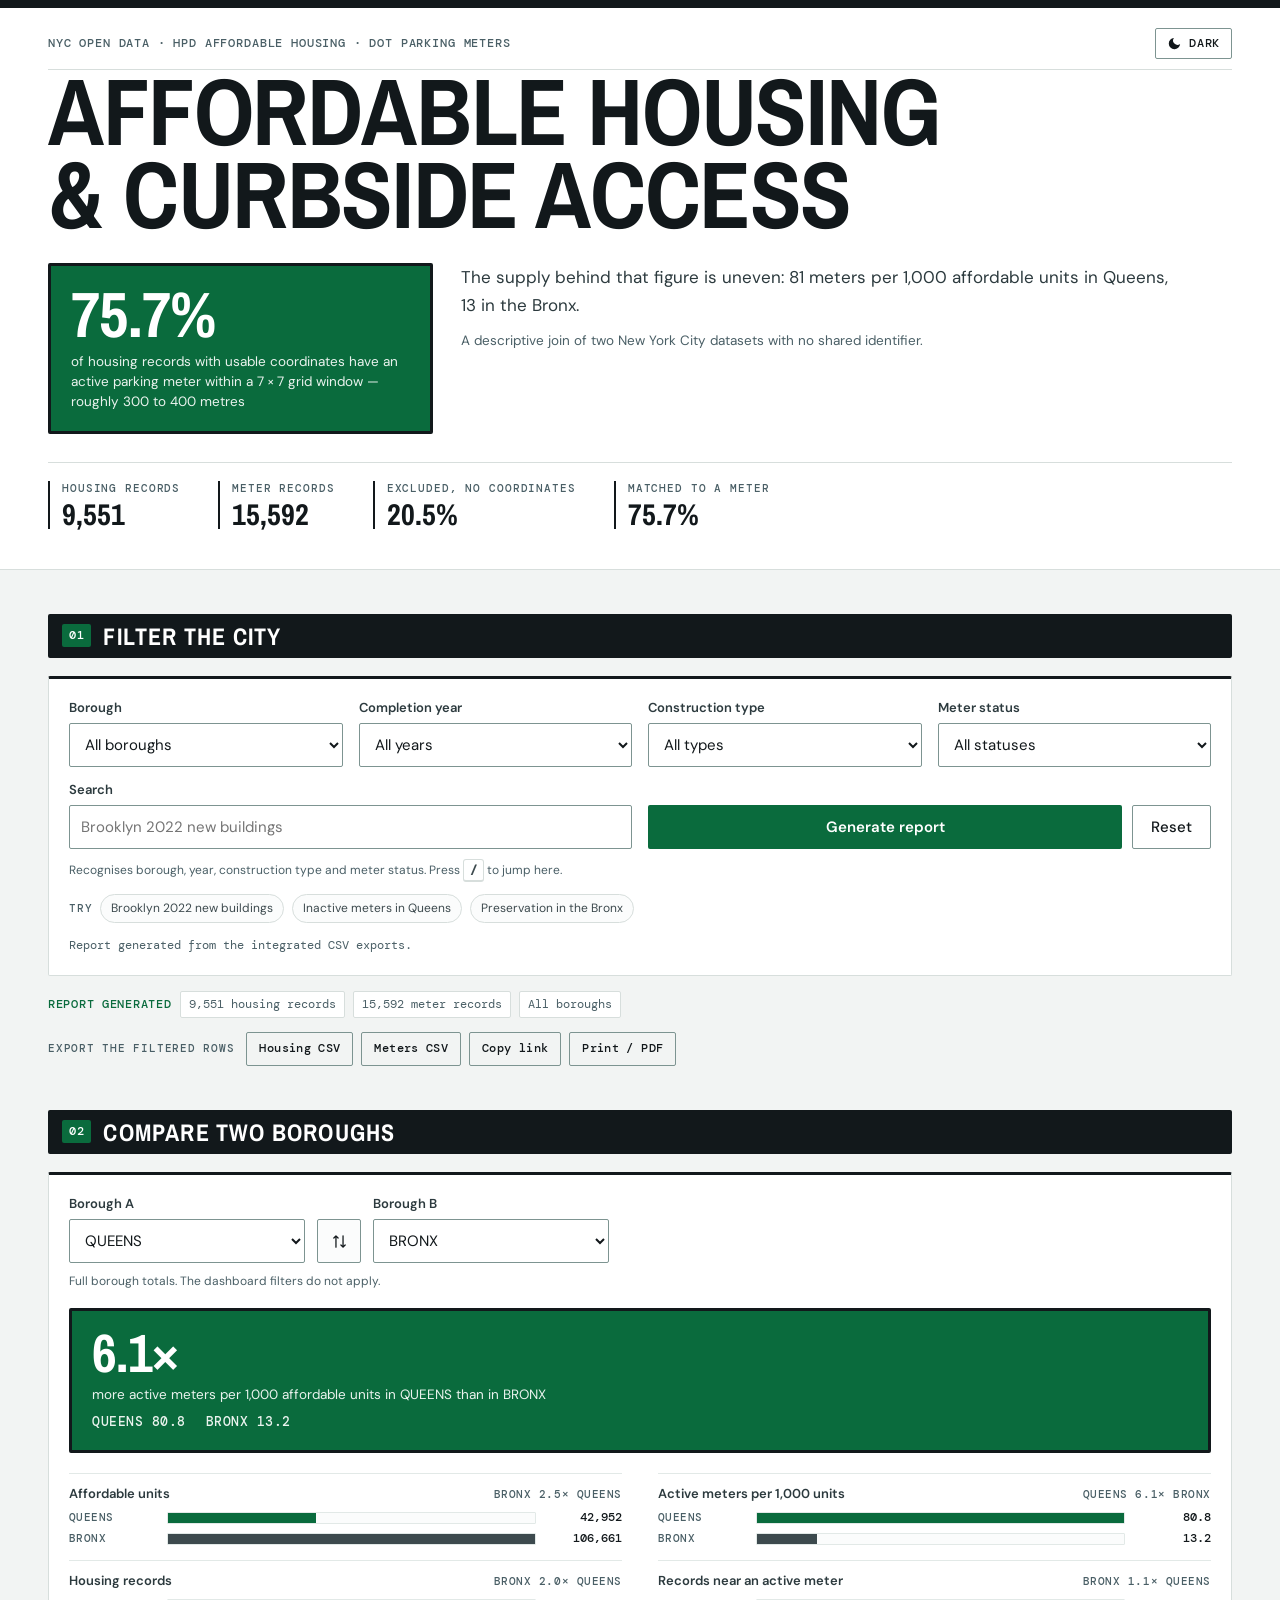
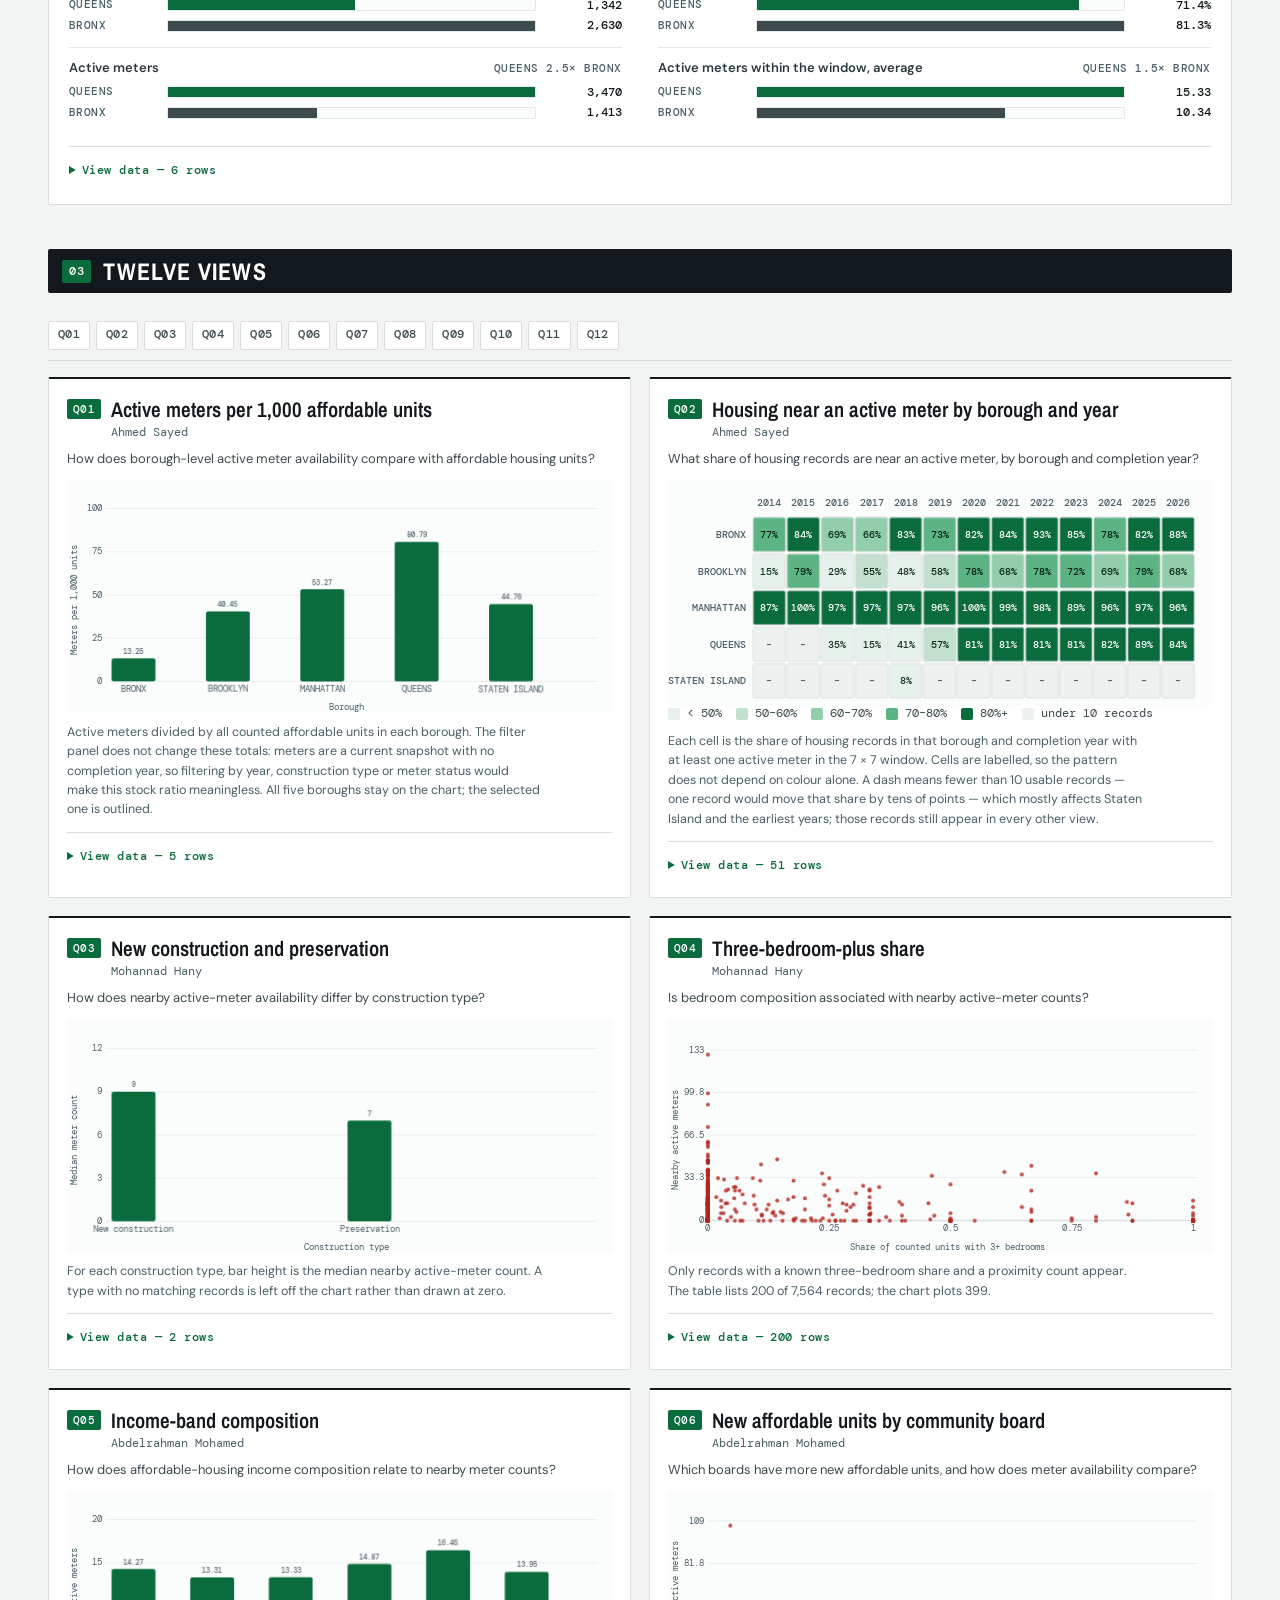
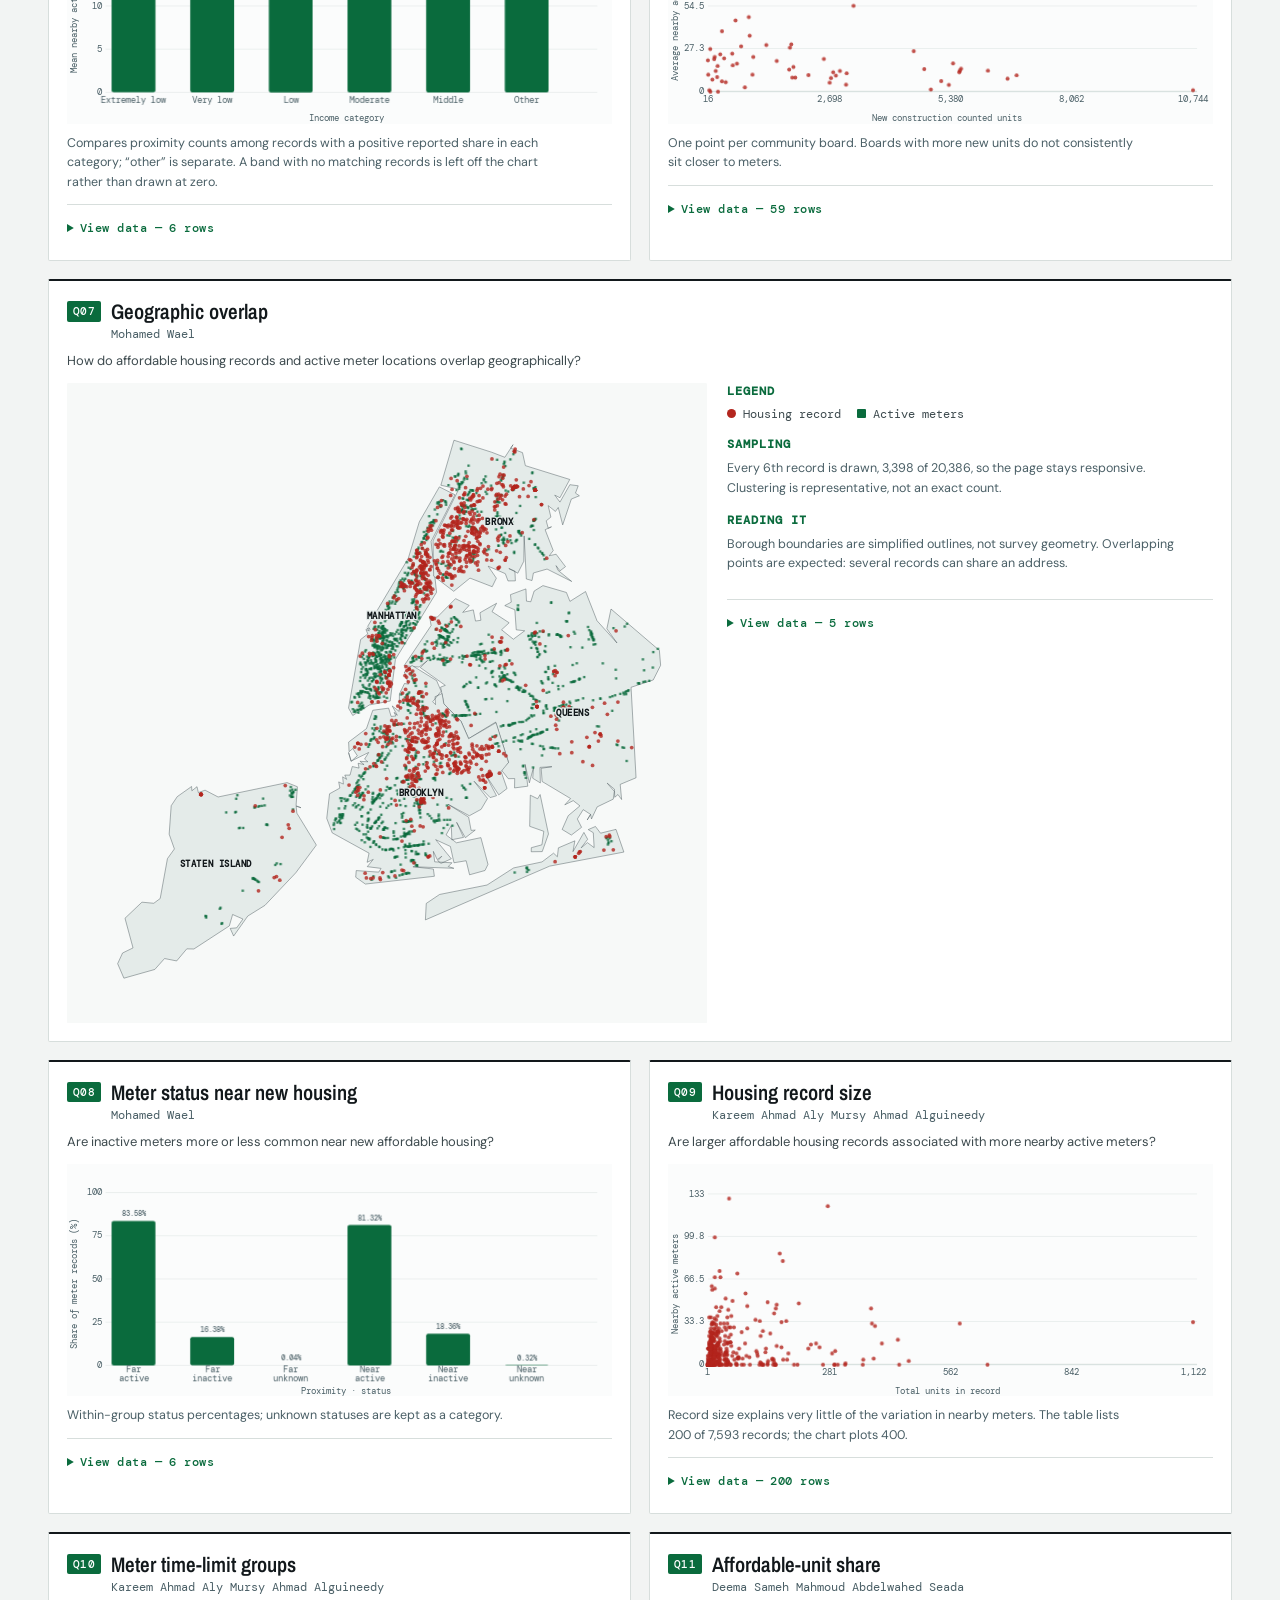
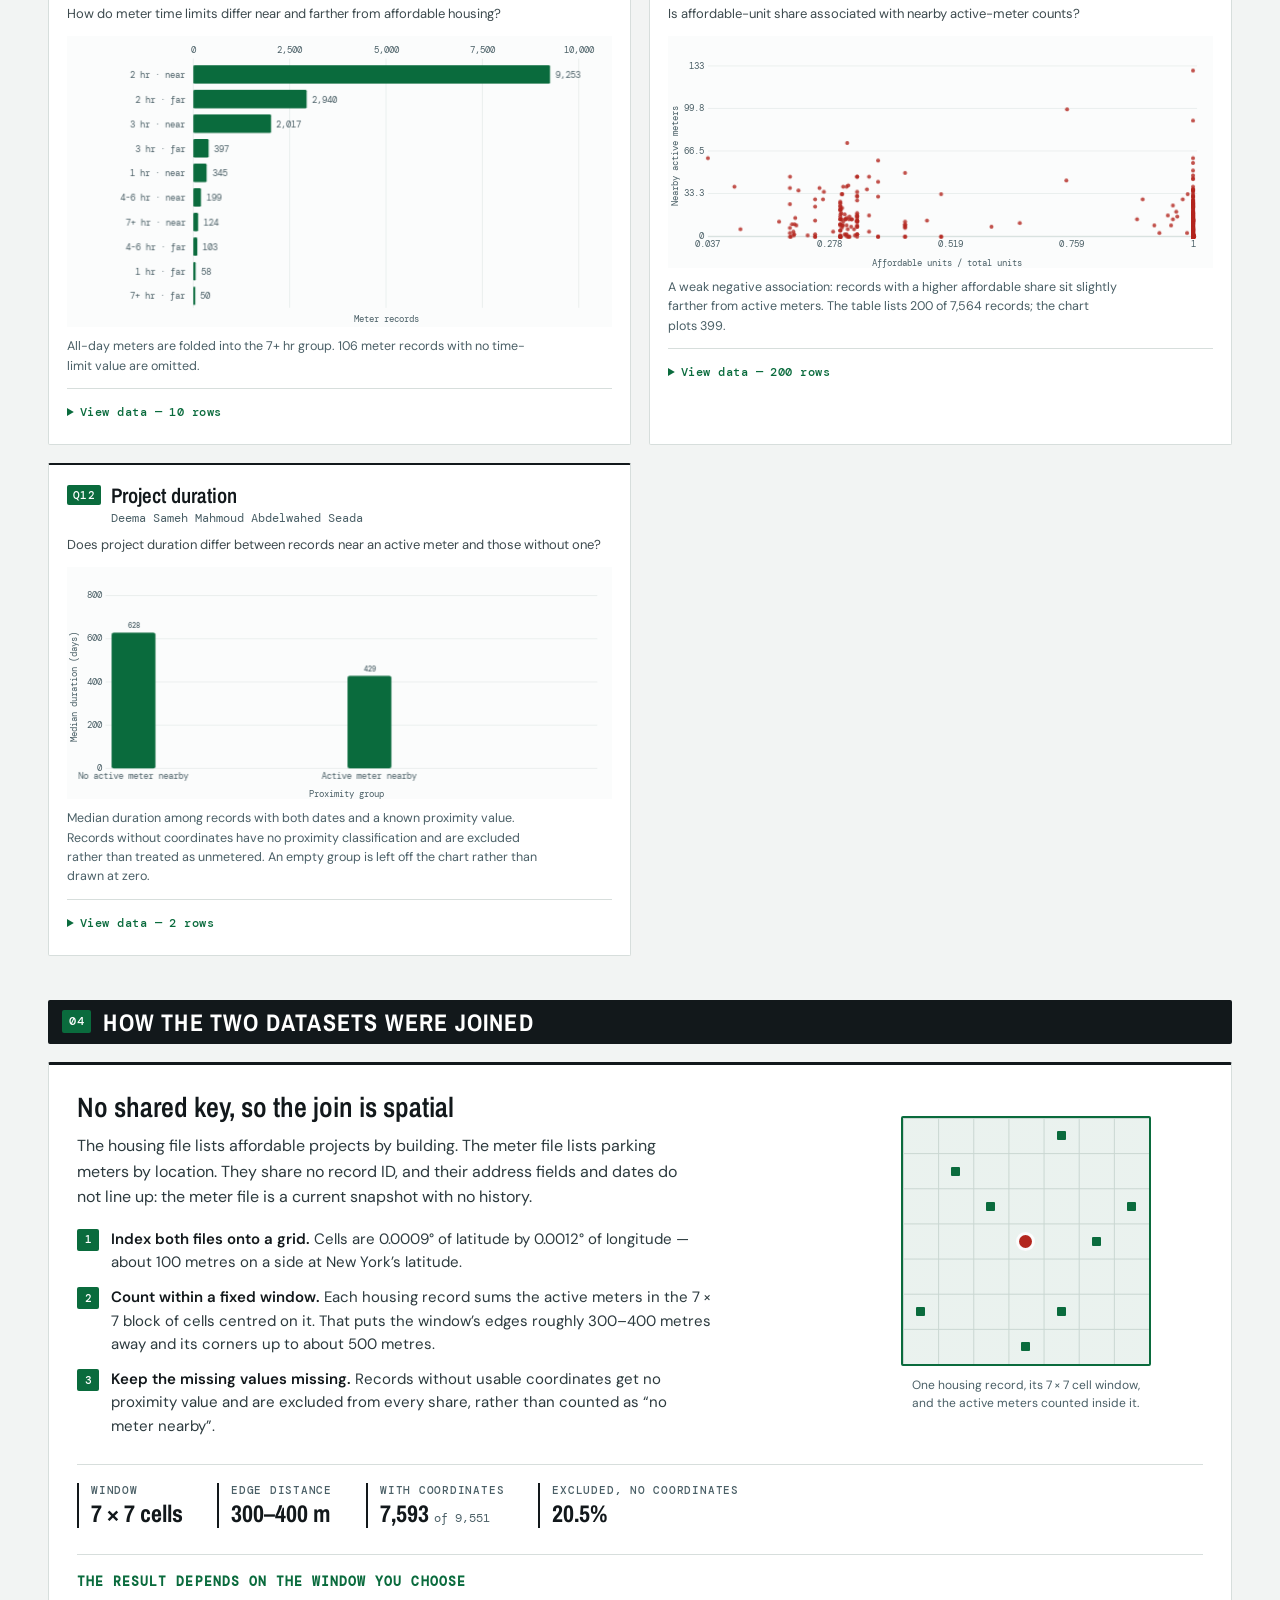
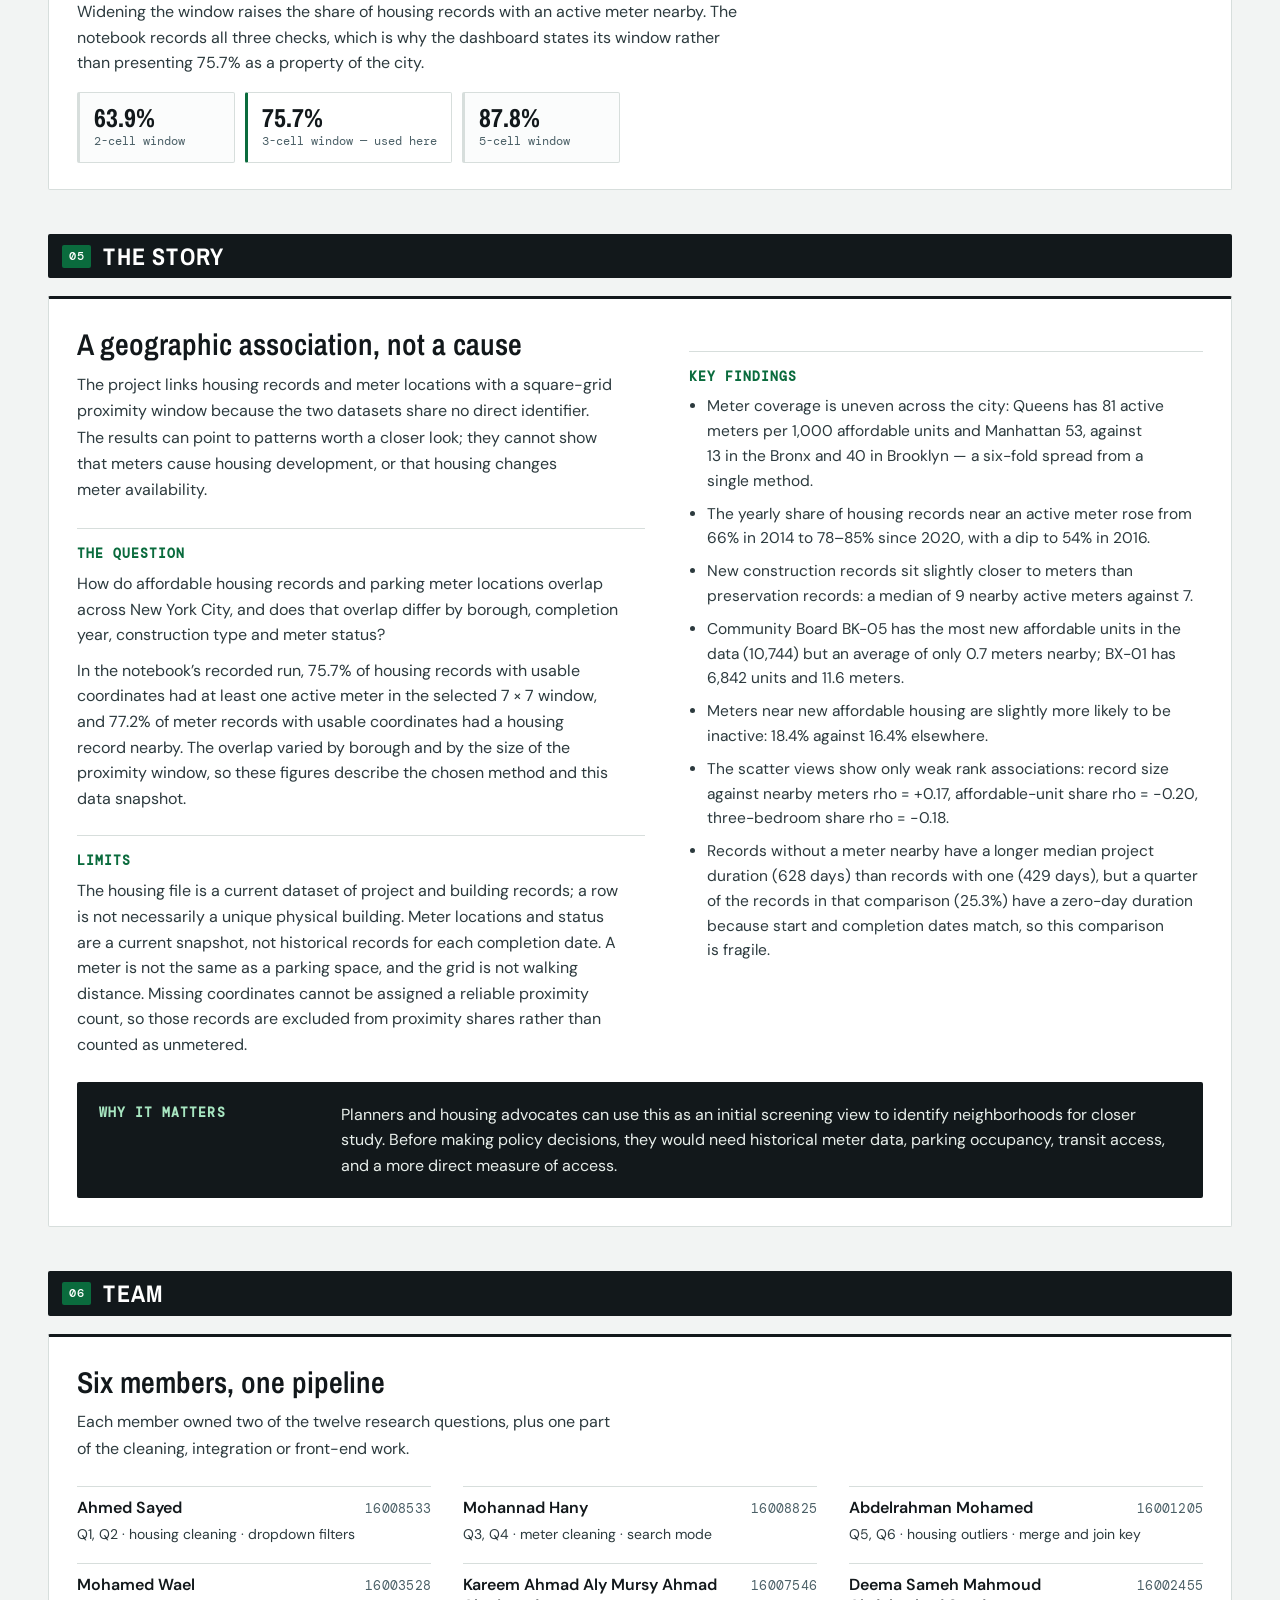
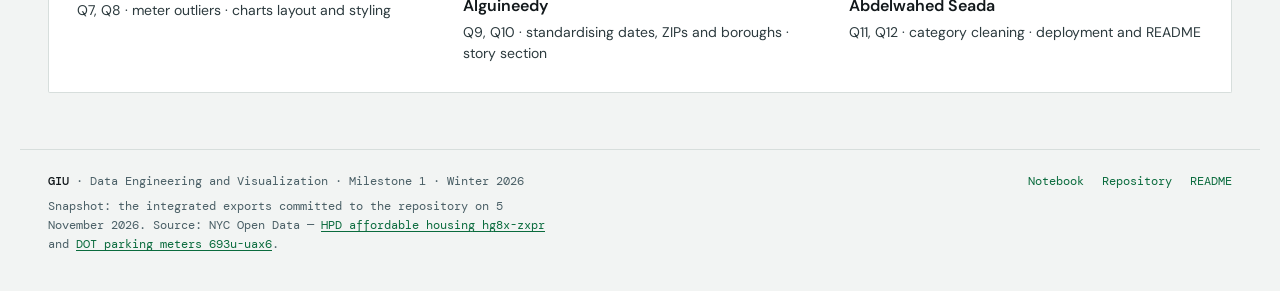
==== website/index.html @ 43ae3bbd "Fix the comparison scope line for print The controls are hidden in print, so 'the filters above' poi" ====
<!doctype html>
<html lang="en" data-theme="light">
<head>
<meta charset="utf-8">
<meta name="viewport" content="width=device-width, initial-scale=1">
<meta name="color-scheme" content="light dark">
<title>NYC Housing &amp; Curbside — affordable housing and parking meters</title>
<meta name="description" content="An exploratory dashboard linking 9,551 NYC affordable housing records to 15,592 parking meter locations through a 7×7 grid proximity window.">
<meta name="author" content="GIU Data Engineering and Visualization, Winter 2026">
<link rel="canonical" href="https://abdelrahmanahmed-16001205.github.io/Data-eng-proj/website/">

<meta name="theme-color" content="#f2f4f3" media="(prefers-color-scheme: light)">
<meta name="theme-color" content="#0f1416" media="(prefers-color-scheme: dark)">

<meta property="og:type" content="website">
<meta property="og:site_name" content="NYC Housing &amp; Curbside">
<meta property="og:title" content="Affordable housing and curbside access in New York City">
<meta property="og:description" content="75.7% of affordable housing records with usable coordinates have an active parking meter within a 7×7 grid window. Explore twelve views of the overlap.">
<meta property="og:url" content="https://abdelrahmanahmed-16001205.github.io/Data-eng-proj/website/">
<meta property="og:image" content="https://abdelrahmanahmed-16001205.github.io/Data-eng-proj/website/og.png">
<meta property="og:image:width" content="1200">
<meta property="og:image:height" content="630">
<meta property="og:image:alt" content="A green regulation-style sign reading 75.7 percent, beside the title Affordable housing and curbside access.">
<meta name="twitter:card" content="summary_large_image">
<meta name="twitter:title" content="Affordable housing and curbside access in New York City">
<meta name="twitter:description" content="Twelve views of the overlap between NYC affordable housing records and parking meter locations.">
<meta name="twitter:image" content="https://abdelrahmanahmed-16001205.github.io/Data-eng-proj/website/og.png">

<link rel="icon" href="data:image/svg+xml,%3Csvg xmlns='http://www.w3.org/2000/svg' viewBox='0 0 32 32'%3E%3Crect width='32' height='32' rx='3' fill='%230a6b3d'/%3E%3Cpath d='M11 25V8h6.4a5.6 5.6 0 0 1 0 11.2H11' fill='none' stroke='%23fff' stroke-width='3.6' stroke-linecap='square'/%3E%3C/svg%3E">

<script>
/* Set the theme before first paint so there is no flash of the wrong palette. */
(function () {
  try {
    var stored = localStorage.getItem('nyc-theme');
    var theme = stored === 'light' || stored === 'dark'
      ? stored
      : (window.matchMedia('(prefers-color-scheme: dark)').matches ? 'dark' : 'light');
    document.documentElement.dataset.theme = theme;
  } catch (e) { /* storage blocked: keep the light default */ }
})();
</script>

<link rel="preconnect" href="https://fonts.googleapis.com">
<link rel="preconnect" href="https://fonts.gstatic.com" crossorigin>
<link rel="stylesheet" href="https://fonts.googleapis.com/css2?family=Archivo+Narrow:wght@400;600;700&family=DM+Mono:wght@400;500&family=DM+Sans:wght@400;500;600;700&display=swap">
<link rel="stylesheet" href="styles.css">
</head>
<body>
<a class="skip-link" href="#main">Skip to the filters and charts</a>

<header class="hero">
  <div class="hero-inner">
    <div class="hero-top">
      <p class="hero-source">NYC Open Data · HPD affordable housing · DOT parking meters</p>
      <button class="theme-toggle" id="theme-toggle" type="button" aria-label="Switch to dark theme">
        <svg class="icon-moon" viewBox="0 0 24 24" width="15" height="15" aria-hidden="true" focusable="false"><path d="M21 12.9A9.1 9.1 0 1 1 11.1 3a7.1 7.1 0 0 0 9.9 9.9Z" fill="currentColor"/></svg>
        <svg class="icon-sun" viewBox="0 0 24 24" width="15" height="15" aria-hidden="true" focusable="false"><circle cx="12" cy="12" r="4.3" fill="currentColor"/><g stroke="currentColor" stroke-width="2" stroke-linecap="round"><path d="M12 1.9v3M12 19.1v3M1.9 12h3M19.1 12h3M4.9 4.9l2.1 2.1M17 17l2.1 2.1M19.1 4.9 17 7M7 17l-2.1 2.1"/></g></svg>
        <span aria-hidden="true">Dark</span>
      </button>
    </div>

    <h1>Affordable housing<br>&amp; curbside access</h1>

    <div class="hero-body">
      <div class="hero-sign">
        <p class="sign-num"><span data-count="75.7" data-decimals="1">75.7</span>%</p>
        <p class="sign-label">of housing records with usable coordinates have an active parking meter within a 7&thinsp;×&thinsp;7 grid window — roughly 300 to 400 metres</p>
      </div>
      <div class="hero-copy">
        <p class="lede">The supply behind that figure is uneven: 81 meters per 1,000 affordable units in Queens, 13 in the Bronx.</p>
        <p class="lede-sub">A descriptive join of two New York City datasets with no shared identifier.</p>
      </div>
    </div>

    <dl class="stats">
      <div><dt>Housing records</dt><dd><span data-count="9551">9,551</span></dd></div>
      <div><dt>Meter records</dt><dd><span data-count="15592">15,592</span></dd></div>
      <div><dt>Excluded, no coordinates</dt><dd><span data-count="20.5" data-decimals="1">20.5</span>%</dd></div>
      <div><dt>Matched to a meter</dt><dd><span data-count="75.7" data-decimals="1">75.7</span>%</dd></div>
    </dl>
  </div>
</header>

<main id="main" tabindex="-1">
  <noscript><p class="empty">This dashboard draws its twelve charts in the browser. Enable JavaScript to use the filters and see the views.</p></noscript>

  <h2 class="section-bar" id="filters"><span class="bar-num">01</span> Filter the city</h2>
  <section class="controls panel" aria-labelledby="filters">
    <div class="control-field"><label for="borough">Borough</label><select id="borough"><option value="ALL">All boroughs</option><option>BRONX</option><option>BROOKLYN</option><option>MANHATTAN</option><option>QUEENS</option><option>STATEN ISLAND</option></select></div>
    <div class="control-field"><label for="year">Completion year</label><select id="year"><option value="ALL">All years</option></select></div>
    <div class="control-field"><label for="construction">Construction type</label><select id="construction"><option value="ALL">All types</option><option>New Construction</option><option>Preservation</option></select></div>
    <div class="control-field"><label for="status">Meter status</label><select id="status"><option value="ALL">All statuses</option><option>ACTIVE</option><option>INACTIVE</option><option>UNKNOWN</option></select></div>

    <div class="control-field search-control">
      <label for="search">Search</label>
      <input id="search" type="search" placeholder="Brooklyn 2022 new buildings" aria-describedby="search-hint" enterkeyhint="search" autocomplete="off" autocapitalize="none" spellcheck="false">
    </div>
    <div class="control-actions">
      <button id="generate" class="btn-primary" type="button">Generate report</button>
      <button id="reset" class="btn-ghost" type="button">Reset</button>
    </div>

    <p id="search-hint">Recognises borough, year, construction type and meter status. Press <kbd>/</kbd> to jump here.</p>
    <div class="search-examples">
      <span class="search-examples-label">Try</span>
      <button type="button" class="chip" data-query="Brooklyn 2022 new buildings">Brooklyn 2022 new buildings</button>
      <button type="button" class="chip" data-query="Inactive meters in Queens">Inactive meters in Queens</button>
      <button type="button" class="chip" data-query="Preservation in the Bronx">Preservation in the Bronx</button>
    </div>
    <p id="stale-note" class="stale-note" hidden>Filters changed — generate a report to update the charts.</p>
    <p id="load-status" class="load-status" role="status">Loading project data…</p>
  </section>

  <section id="report-summary" class="report-summary"></section>
  <div class="report-actions">
    <span class="report-actions-label">Export the filtered rows</span>
    <button type="button" class="btn-ghost btn-small" id="download-housing">Housing CSV</button>
    <button type="button" class="btn-ghost btn-small" id="download-meters">Meters CSV</button>
    <button type="button" class="btn-ghost btn-small" id="copy-link">Copy link</button>
    <button type="button" class="btn-ghost btn-small" id="print-report">Print / PDF</button>
    <span id="export-status" class="export-status" role="status"></span>
  </div>

  <h2 class="section-bar" id="compare"><span class="bar-num">02</span> Compare two boroughs</h2>
  <section class="compare panel" aria-labelledby="compare">
    <div class="compare-controls">
      <div class="control-field">
        <label for="cmp-a">Borough A</label>
        <select id="cmp-a"></select>
      </div>
      <button type="button" class="swap-btn" id="cmp-swap" aria-label="Swap the two boroughs">
        <svg viewBox="0 0 24 24" width="17" height="17" aria-hidden="true" focusable="false"><path d="M7 20V4m0 0L4 7m3-3 3 3M17 4v16m0 0 3-3m-3 3-3-3" fill="none" stroke="currentColor" stroke-width="1.8" stroke-linecap="round" stroke-linejoin="round"/></svg>
      </button>
      <div class="control-field">
        <label for="cmp-b">Borough B</label>
        <select id="cmp-b"></select>
      </div>
    </div>
    <p class="compare-scope">Full borough totals. The dashboard filters do not apply.</p>
    <div id="compare-body" class="compare-body" aria-busy="true">
      <p class="chart-note">Loading borough totals…</p>
    </div>
    <p id="cmp-status" class="sr-only" role="status"></p>
  </section>

  <h2 class="section-bar" id="views"><span class="bar-num">03</span> Twelve views</h2>
  <p class="views-hint">On a narrow screen each chart scrolls sideways. Every chart also has a data table with the same numbers.</p>
  <nav class="chart-index" id="chart-index" aria-label="Jump to a chart"></nav>
  <section id="charts-grid" class="charts-grid" aria-busy="true">
    <article class="panel chart-panel skeleton" aria-hidden="true">
      <span class="sk-line sk-line--tab"></span>
      <span class="sk-line sk-line--title"></span>
      <span class="sk-line sk-line--chart"></span>
    </article>
    <article class="panel chart-panel skeleton" aria-hidden="true">
      <span class="sk-line sk-line--tab"></span>
      <span class="sk-line sk-line--title"></span>
      <span class="sk-line sk-line--chart"></span>
    </article>
    <article class="panel chart-panel skeleton" aria-hidden="true">
      <span class="sk-line sk-line--tab"></span>
      <span class="sk-line sk-line--title"></span>
      <span class="sk-line sk-line--chart"></span>
    </article>
    <article class="panel chart-panel skeleton" aria-hidden="true">
      <span class="sk-line sk-line--tab"></span>
      <span class="sk-line sk-line--title"></span>
      <span class="sk-line sk-line--chart"></span>
    </article>
  </section>

  <h2 class="section-bar" id="method"><span class="bar-num">04</span> How the two datasets were joined</h2>
  <section class="method panel" aria-labelledby="method">
    <div class="method-grid">
      <div class="method-copy">
        <h3>No shared key, so the join is spatial</h3>
        <p>The housing file lists affordable projects by building. The meter file lists parking meters by location. They share no record ID, and their address fields and dates do not line up: the meter file is a current snapshot with no history.</p>
        <ol class="method-steps">
          <li><strong>Index both files onto a grid.</strong> Cells are 0.0009° of latitude by 0.0012° of longitude — about 100 metres on a side at New York’s latitude.</li>
          <li><strong>Count within a fixed window.</strong> Each housing record sums the active meters in the 7&thinsp;×&thinsp;7 block of cells centred on it. That puts the window’s edges roughly 300–400 metres away and its corners up to about 500 metres.</li>
          <li><strong>Keep the missing values missing.</strong> Records without usable coordinates get no proximity value and are excluded from every share, rather than counted as “no meter nearby”.</li>
        </ol>
      </div>
      <figure class="method-figure">
        <div class="grid-diagram" aria-hidden="true">
          <span class="cell-house"></span>
          <span class="cell-meter" style="--x:1;--y:1"></span>
          <span class="cell-meter" style="--x:4;--y:0"></span>
          <span class="cell-meter" style="--x:2;--y:2"></span>
          <span class="cell-meter" style="--x:5;--y:3"></span>
          <span class="cell-meter" style="--x:0;--y:5"></span>
          <span class="cell-meter" style="--x:4;--y:5"></span>
          <span class="cell-meter" style="--x:6;--y:2"></span>
          <span class="cell-meter" style="--x:3;--y:6"></span>
        </div>
        <figcaption>One housing record, its 7&thinsp;×&thinsp;7 cell window, and the active meters counted inside it.</figcaption>
      </figure>
    </div>

    <dl class="method-stats">
      <div><dt>Window</dt><dd>7 × 7 cells</dd></div>
      <div><dt>Edge distance</dt><dd>300–400 m</dd></div>
      <div><dt>With coordinates</dt><dd>7,593 <span>of 9,551</span></dd></div>
      <div><dt>Excluded, no coordinates</dt><dd>20.5%</dd></div>
    </dl>

    <div class="method-sensitivity">
      <h4>The result depends on the window you choose</h4>
      <p>Widening the window raises the share of housing records with an active meter nearby. The notebook records all three checks, which is why the dashboard states its window rather than presenting 75.7% as a property of the city.</p>
      <ul class="sensitivity-list">
        <li><span class="sens-value">63.9%</span><span class="sens-label">2-cell window</span></li>
        <li class="is-current"><span class="sens-value">75.7%</span><span class="sens-label">3-cell window — used here</span></li>
        <li><span class="sens-value">87.8%</span><span class="sens-label">5-cell window</span></li>
      </ul>
    </div>
  </section>

  <h2 class="section-bar" id="story"><span class="bar-num">05</span> The story</h2>
  <section class="story panel" aria-labelledby="story-title">
    <h3 id="story-title">A geographic association, not a cause</h3>
    <p class="story-lede">The project links housing records and meter locations with a square-grid proximity window because the two datasets share no direct identifier. The results can point to patterns worth a closer look; they cannot show that meters cause housing development, or that housing changes meter availability.</p>

    <div class="story-block">
      <h4>The question</h4>
      <p>How do affordable housing records and parking meter locations overlap across New York City, and does that overlap differ by borough, completion year, construction type and meter status?</p>
      <p>In the notebook’s recorded run, 75.7% of housing records with usable coordinates had at least one active meter in the selected 7&thinsp;×&thinsp;7 window, and 77.2% of meter records with usable coordinates had a housing record nearby. The overlap varied by borough and by the size of the proximity window, so these figures describe the chosen method and this data snapshot.</p>
    </div>

    <div class="story-block story-block--findings">
      <h4>Key findings</h4>
      <ul class="findings">
        <li>Meter coverage is uneven across the city: Queens has 81 active meters per 1,000 affordable units and Manhattan 53, against 13 in the Bronx and 40 in Brooklyn &mdash; a six-fold spread from a single method.</li>
        <li>The yearly share of housing records near an active meter rose from 66% in 2014 to 78&ndash;85% since 2020, with a dip to 54% in 2016.</li>
        <li>New construction records sit slightly closer to meters than preservation records: a median of 9 nearby active meters against 7.</li>
        <li>Community Board BK-05 has the most new affordable units in the data (10,744) but an average of only 0.7 meters nearby; BX-01 has 6,842 units and 11.6 meters.</li>
        <li>Meters near new affordable housing are slightly more likely to be inactive: 18.4% against 16.4% elsewhere.</li>
        <li>The scatter views show only weak rank associations: record size against nearby meters rho = +0.17, affordable-unit share rho = &minus;0.20, three-bedroom share rho = &minus;0.18.</li>
        <li>Records without a meter nearby have a longer median project duration (628 days) than records with one (429 days), but a quarter of the records in that comparison (25.3%) have a zero-day duration because start and completion dates match, so this comparison is fragile.</li>
      </ul>
    </div>

    <div class="story-block">
      <h4>Limits</h4>
      <p>The housing file is a current dataset of project and building records; a row is not necessarily a unique physical building. Meter locations and status are a current snapshot, not historical records for each completion date. A meter is not the same as a parking space, and the grid is not walking distance. Missing coordinates cannot be assigned a reliable proximity count, so those records are excluded from proximity shares rather than counted as unmetered.</p>
    </div>

    <div class="story-block impact-block">
      <h4>Why it matters</h4>
      <p>Planners and housing advocates can use this as an initial screening view to identify neighborhoods for closer study. Before making policy decisions, they would need historical meter data, parking occupancy, transit access, and a more direct measure of access.</p>
    </div>
  </section>

  <h2 class="section-bar" id="team"><span class="bar-num">06</span> Team</h2>
  <section class="team panel" aria-labelledby="team-title">
    <h3 id="team-title">Six members, one pipeline</h3>
    <p class="team-lede">Each member owned two of the twelve research questions, plus one part of the cleaning, integration or front-end work.</p>
    <ul class="team-list">
      <li>
        <p class="team-name">Ahmed Sayed <span class="team-id">16008533</span></p>
        <p class="team-part">Q1, Q2 · housing cleaning · dropdown filters</p>
      </li>
      <li>
        <p class="team-name">Mohannad Hany <span class="team-id">16008825</span></p>
        <p class="team-part">Q3, Q4 · meter cleaning · search mode</p>
      </li>
      <li>
        <p class="team-name">Abdelrahman Mohamed <span class="team-id">16001205</span></p>
        <p class="team-part">Q5, Q6 · housing outliers · merge and join key</p>
      </li>
      <li>
        <p class="team-name">Mohamed Wael <span class="team-id">16003528</span></p>
        <p class="team-part">Q7, Q8 · meter outliers · charts layout and styling</p>
      </li>
      <li>
        <p class="team-name">Kareem Ahmad Aly Mursy Ahmad Alguineedy <span class="team-id">16007546</span></p>
        <p class="team-part">Q9, Q10 · standardising dates, ZIPs and boroughs · story section</p>
      </li>
      <li>
        <p class="team-name">Deema Sameh Mahmoud Abdelwahed Seada <span class="team-id">16002455</span></p>
        <p class="team-part">Q11, Q12 · category cleaning · deployment and README</p>
      </li>
    </ul>
  </section>
</main>

<footer>
  <div class="footer-main">
    <p><strong>GIU</strong> · Data Engineering and Visualization · Milestone 1 · Winter 2026</p>
    <p>Snapshot: the integrated exports committed to the repository on 5 November 2026. Source: NYC Open Data —
      <a href="https://data.cityofnewyork.us/Housing-Development/Affordable-Housing-Production-by-Building/hg8x-zxpr">HPD affordable housing <span class="mono">hg8x-zxpr</span></a> and
      <a href="https://data.cityofnewyork.us/Transportation/Parking-Meters-Locations-and-Status/693u-uax6">DOT parking meters <span class="mono">693u-uax6</span></a>.</p>
  </div>
  <nav class="footer-links" aria-label="Project links">
    <a href="https://github.com/abdelrahmanahmed-16001205/Data-eng-proj/blob/main/analysis.ipynb">Notebook</a>
    <a href="https://github.com/abdelrahmanahmed-16001205/Data-eng-proj">Repository</a>
    <a href="https://github.com/abdelrahmanahmed-16001205/Data-eng-proj/blob/main/README.md">README</a>
  </nav>
</footer>

<script src="borough-paths.js"></script>
<script src="app.js"></script>
</body>
</html>
---- website/styles.css ----
/* Signage system: NYC parking-regulation vernacular — condensed caps,
   black bars, regulation green for meters, red for housing records.
   Tokens are split into text / surface / structure so one dark palette
   can override them without touching a single component rule. */

:root {
  color-scheme: light;

  /* text */
  --ink: #12181b;
  --body: #2c3a3e;
  --soft: #3d4a4e;
  --note: #4a5f66;

  /* surfaces */
  --ground: #f2f4f3;
  --paper: #ffffff;
  --chart-ground: #fbfcfc;
  --map-water: #f7f9f8;
  --map-land: #e4ebe9;

  /* structure */
  --bar: #12181b;
  --bar-text: #ffffff;
  --rule: #12181b;
  --hair: #d7dedc;
  --hair-pale: #e2e9e7;
  --axis: #c2d2d0;
  --input-border: #7d9491;

  /* data */
  --green: #0a6b3d;
  --green-deep: #084f2d;
  --green-text: #0a6b3d;
  --green-tint: rgba(10, 107, 61, .07);
  --red: #b3261e;
  --on-green: #ffffff;

  /* sign */
  --sign-bg: #0a6b3d;
  --sign-ink: #ffffff;
  --sign-note: #eaf3ee;

  /* dark band inside the story */
  --impact-text: #e8efeb;
  --impact-accent: #a8e6c1;

  /* sequential ramp for the heatmap: low → high */
  --heat-1: #e7f1eb; --heat-1-ink: #12321f;
  --heat-2: #c2e0cd; --heat-2-ink: #0b2a1a;
  --heat-3: #93ceac; --heat-3-ink: #08281a;
  --heat-4: #5cb383; --heat-4-ink: #04210f;
  --heat-5: #0a6b3d; --heat-5-ink: #ffffff;
  --heat-empty: #edf1f0;

  /* motion */
  --ease-out: cubic-bezier(.23, 1, .32, 1);
  --dur-fast: 120ms;
  --dur-base: 200ms;
  --dur-reveal: 620ms;

  --display: 'Archivo Narrow', 'Arial Narrow', sans-serif;
  --sans: 'DM Sans', system-ui, sans-serif;
  --mono: 'DM Mono', ui-monospace, monospace;
}

[data-theme="dark"] {
  color-scheme: dark;

  --ink: #eef3f1;
  --body: #c9d4d1;
  --soft: #a8b5b2;
  --note: #93a3a0;

  --ground: #0f1416;
  --paper: #171e21;
  --chart-ground: #131a1c;
  --map-water: #101719;
  --map-land: #1d2729;

  --bar: #223330;
  --bar-text: #eef3f1;
  --rule: #5d7370;
  --hair: #2a3538;
  --hair-pale: #232e31;
  --axis: #5d7370;
  --input-border: #64777b;

  --green: #2fa06a;
  --green-deep: #38b97c;
  --green-text: #4ec98b;
  --green-tint: rgba(52, 181, 122, .12);
  --red: #ff7a6b;
  --on-green: #0b1310;

  --sign-bg: #34b57a;
  --sign-ink: #0b1310;
  --sign-note: #0b2a1a;

  --impact-text: #dce8e4;
  --impact-accent: #7fe3b0;

  /* inverted so low values stay visible on a dark ground */
  --heat-1: #16241f; --heat-1-ink: #9fb8ae;
  --heat-2: #1d3a2c; --heat-2-ink: #c3ddd0;
  --heat-3: #2a5a41; --heat-3-ink: #e2f2e8;
  --heat-4: #2f7a52; --heat-4-ink: #ffffff;
  --heat-5: #6fd3a0; --heat-5-ink: #08281a;
  --heat-empty: #1b2427;
}

* { box-sizing: border-box; }

html {
  scroll-behavior: smooth;
  scroll-padding-top: 58px;
}

body {
  margin: 0;
  background: var(--ground);
  color: var(--ink);
  font: 16px/1.6 var(--sans);
  -webkit-font-smoothing: antialiased;
}

::selection {
  background: var(--green);
  color: var(--on-green);
}

kbd {
  display: inline-block;
  min-width: 1.6em;
  padding: 1px 6px;
  background: var(--paper);
  border: 1px solid var(--hair);
  border-bottom-width: 2px;
  border-radius: 3px;
  font: 600 12px/1.5 var(--mono);
  text-align: center;
  color: var(--soft);
}

.hero-inner, main, footer {
  max-width: 1240px;
  margin: 0 auto;
  padding-left: 28px;
  padding-right: 28px;
}

.sr-only {
  position: absolute;
  width: 1px; height: 1px;
  margin: -1px; padding: 0;
  overflow: hidden;
  clip-path: inset(50%);
  white-space: nowrap;
  border: 0;
}

/* ---------- Hero ---------- */

.hero {
  border-top: 8px solid var(--rule);
  border-bottom: 1px solid var(--hair);
  background: var(--paper);
  padding: 20px 0 40px;
}

.hero-top {
  display: flex;
  align-items: center;
  justify-content: space-between;
  gap: 16px;
  padding-bottom: 10px;
  border-bottom: 1px solid var(--hair);
}

.hero-source {
  margin: 0;
  font: 500 12px/1.4 var(--mono);
  letter-spacing: .07em;
  text-transform: uppercase;
  color: var(--note);
}

.theme-toggle {
  display: inline-flex;
  align-items: center;
  gap: 7px;
  flex: none;
  padding: 7px 11px;
  background: var(--paper);
  border: 1px solid var(--input-border);
  border-radius: 2px;
  color: var(--ink);
  font: 500 11.5px/1 var(--mono);
  letter-spacing: .06em;
  text-transform: uppercase;
  cursor: pointer;
  transition: border-color var(--dur-fast) ease,
              background-color var(--dur-fast) ease,
              transform var(--dur-fast) var(--ease-out);
}

@media (hover: hover) and (pointer: fine) {
  .theme-toggle:hover { border-color: var(--ink); }
}

.theme-toggle:active { transform: scale(.98); }
.theme-toggle .icon-sun { display: none; }
[data-theme="dark"] .theme-toggle .icon-moon { display: none; }
[data-theme="dark"] .theme-toggle .icon-sun { display: block; }

.hero-body {
  display: grid;
  grid-template-columns: minmax(260px, .8fr) minmax(0, 1.6fr);
  gap: 28px;
  align-items: start;
  margin-top: 26px;
}

h1 {
  margin: 0;
  font: 700 clamp(40px, 7.4vw, 96px)/.88 var(--display);
  letter-spacing: -.015em;
  text-transform: uppercase;
  color: var(--ink);
}

.hero-sign {
  background: var(--sign-bg);
  color: var(--sign-ink);
  border: 3px solid var(--rule);
  border-radius: 2px;
  padding: 18px 20px 20px;
}

.sign-num {
  margin: 0;
  font: 700 clamp(44px, 5.4vw, 64px)/.95 var(--display);
  font-variant-numeric: tabular-nums;
  letter-spacing: -.01em;
}

.sign-label {
  margin: 8px 0 0;
  font: 400 13.5px/1.45 var(--sans);
  color: var(--sign-note);
  text-wrap: pretty;
}

.hero-copy {
  display: flex;
  flex-direction: column;
  gap: 12px;
  justify-content: center;
  min-width: 0;
}

.lede {
  margin: 0;
  max-width: 60ch;
  font-size: 17px;
  line-height: 1.65;
  color: var(--body);
  text-wrap: pretty;
}

.lede-sub {
  margin: 0;
  max-width: 60ch;
  font: 400 13.5px/1.55 var(--sans);
  color: var(--note);
  text-wrap: pretty;
}

.stats {
  display: flex;
  flex-wrap: wrap;
  gap: 16px 38px;
  margin: 28px 0 0;
  padding-top: 18px;
  border-top: 1px solid var(--hair);
}

.stats div {
  border-left: 2px solid var(--rule);
  padding-left: 12px;
}

.stats dt {
  font: 500 11px/1.4 var(--mono);
  letter-spacing: .08em;
  text-transform: uppercase;
  color: var(--note);
}

.stats dd {
  margin: 2px 0 0;
  font: 700 30px/1 var(--display);
  font-variant-numeric: tabular-nums;
  color: var(--ink);
}

/* The hero settles into place once, on first paint. */
@media (prefers-reduced-motion: no-preference) {
  .hero-top,
  h1,
  .hero-body,
  .stats {
    animation: rise var(--dur-reveal) var(--ease-out) both;
  }

  .hero-top { animation-delay: 0ms; }
  h1 { animation-delay: 70ms; }
  .hero-body { animation-delay: 140ms; }
  .stats { animation-delay: 210ms; }
}

@keyframes rise {
  from { opacity: 0; transform: translateY(14px); }
  to { opacity: 1; transform: none; }
}

/* ---------- Section bars ---------- */

main { padding-bottom: 56px; }

.section-bar {
  display: flex;
  align-items: center;
  gap: 12px;
  margin: 44px 0 18px;
  padding: 9px 14px;
  background: var(--bar);
  border-radius: 2px;
  color: var(--bar-text);
  font: 700 clamp(19px, 2.4vw, 24px)/1.1 var(--display);
  letter-spacing: .05em;
  text-transform: uppercase;
  text-wrap: balance;
}

.bar-num {
  background: var(--green);
  color: var(--on-green);
  padding: 3px 7px;
  border-radius: 2px;
  font: 500 12px/1.4 var(--mono);
  letter-spacing: .06em;
}

/* ---------- Controls ---------- */

.panel {
  background: var(--paper);
  border: 1px solid var(--hair);
  border-radius: 2px;
}

.controls {
  display: grid;
  grid-template-columns: repeat(4, minmax(0, 1fr));
  gap: 14px 16px;
  align-items: end;
  padding: 20px;
  border-top: 3px solid var(--rule);
}

.control-field { min-width: 0; }

.controls label,
.compare-controls label {
  display: block;
  margin-bottom: 6px;
  font: 600 13px/1.4 var(--sans);
  color: var(--body);
}

.controls select,
.controls input,
.compare-controls select {
  width: 100%;
  min-height: 44px;
  padding: 10px 11px;
  background: var(--paper);
  border: 1px solid var(--input-border);
  border-radius: 2px;
  color: var(--ink);
  font: 400 15px/1.4 var(--sans);
}

@media (hover: hover) and (pointer: fine) {
  .controls select:hover,
  .controls input:hover,
  .compare-controls select:hover { border-color: var(--note); }
}

.search-control { grid-column: span 2; }

.control-actions {
  grid-column: span 2;
  display: flex;
  gap: 10px;
  align-items: stretch;
}

.control-actions .btn-primary { flex: 1 1 auto; }

#search-hint {
  grid-column: 1 / -1;
  margin: -4px 0 0;
  font: 400 12px/1.45 var(--sans);
  color: var(--note);
}

.search-examples {
  grid-column: 1 / -1;
  display: flex;
  flex-wrap: wrap;
  align-items: center;
  gap: 8px;
  margin: -2px 0 0;
}

.search-examples-label {
  font: 500 11px/1.4 var(--mono);
  letter-spacing: .07em;
  text-transform: uppercase;
  color: var(--note);
}

.chip {
  padding: 5px 10px;
  background: var(--chart-ground);
  border: 1px solid var(--hair);
  border-radius: 999px;
  color: var(--soft);
  font: 400 12px/1.4 var(--sans);
  cursor: pointer;
  transition: border-color var(--dur-fast) ease,
              background-color var(--dur-fast) ease,
              color var(--dur-fast) ease,
              transform var(--dur-fast) var(--ease-out);
}

@media (hover: hover) and (pointer: fine) {
  .chip:hover {
    border-color: var(--green);
    background: var(--paper);
    color: var(--ink);
  }
}

.chip:active { transform: scale(.97); }

.stale-note {
  grid-column: 1 / -1;
  margin: 0;
  padding: 8px 11px;
  background: var(--chart-ground);
  border-left: 3px solid var(--red);
  border-radius: 2px;
  font: 500 12.5px/1.45 var(--sans);
  color: var(--ink);
}

.stale-note[hidden] { display: none; }

.load-status {
  grid-column: 1 / -1;
  margin: 0;
  font: 400 12px/1.45 var(--mono);
  color: var(--note);
}

.btn-primary,
.btn-ghost {
  min-height: 44px;
  padding: 11px 18px;
  border-radius: 2px;
  font: 600 15px/1.2 var(--sans);
  cursor: pointer;
  transition: background-color var(--dur-fast) ease,
              border-color var(--dur-fast) ease,
              transform var(--dur-fast) var(--ease-out);
}

.btn-primary {
  background: var(--green);
  border: 0;
  color: var(--on-green);
}

@media (hover: hover) and (pointer: fine) {
  .btn-primary:hover { background: var(--green-deep); }
}

.btn-primary:active,
.btn-ghost:active { transform: scale(.98); }

.btn-ghost {
  background: transparent;
  border: 1px solid var(--input-border);
  color: var(--ink);
  font-weight: 500;
}

@media (hover: hover) and (pointer: fine) {
  .btn-ghost:hover {
    border-color: var(--ink);
    background: var(--paper);
  }
}

/* Before the CSVs land, a control that would silently do nothing reads as
   broken. These states are the only honest signal available at that point. */
.btn-primary:disabled,
.btn-ghost:disabled,
.chip:disabled,
.swap-btn:disabled,
.controls select:disabled,
.compare-controls select:disabled {
  opacity: .55;
  cursor: not-allowed;
}

.btn-small {
  min-height: 34px;
  padding: 7px 12px;
  font: 500 12px/1.2 var(--mono);
  letter-spacing: .03em;
}

/* ---------- Report summary and export ---------- */

.report-summary {
  display: flex;
  flex-wrap: wrap;
  gap: 8px;
  align-items: center;
  min-height: 30px;
  margin: 14px 0 0;
  font: 400 12px/1.4 var(--mono);
  color: var(--note);
}

.report-summary strong {
  font-weight: 500;
  letter-spacing: .06em;
  text-transform: uppercase;
  color: var(--green-text);
}

.report-summary span {
  padding: 4px 8px;
  background: var(--paper);
  border: 1px solid var(--hair);
  border-radius: 2px;
}

.report-actions {
  display: flex;
  flex-wrap: wrap;
  align-items: center;
  gap: 8px;
  margin-top: 12px;
}

.report-actions-label {
  margin-right: 4px;
  font: 500 11px/1.4 var(--mono);
  letter-spacing: .07em;
  text-transform: uppercase;
  color: var(--note);
}

.export-status {
  font: 400 12px/1.4 var(--mono);
  color: var(--green-text);
}

.report-summary .summary-warn {
  background: transparent;
  border-color: var(--red);
  color: var(--red);
}

/* ---------- Chart index ---------- */

.views-hint {
  display: none;
  margin: 0 0 12px;
  font: 400 12.5px/1.5 var(--sans);
  color: var(--note);
  text-wrap: pretty;
}

.chart-index {
  position: sticky;
  top: 0;
  z-index: 20;
  display: flex;
  gap: 6px;
  overflow-x: auto;
  padding: 10px 0;
  margin: 0 0 16px;
  background: var(--ground);
  border-bottom: 1px solid var(--hair);
  scrollbar-width: thin;
  scrollbar-color: var(--axis) transparent;
}

/* A visible thumb only when the row actually overflows: at 1280px all twelve
   chips fit and nothing is drawn. Hiding it entirely left no cue that Q08–Q12
   existed on a phone. */
.chart-index::-webkit-scrollbar { height: 6px; }
.chart-index::-webkit-scrollbar-thumb { background: var(--axis); border-radius: 3px; }
.chart-index::-webkit-scrollbar-track { background: transparent; }

.chart-index a {
  flex: none;
  padding: 5px 9px;
  background: var(--paper);
  border: 1px solid var(--hair);
  border-radius: 2px;
  color: var(--soft);
  font: 500 11.5px/1.4 var(--mono);
  letter-spacing: .03em;
  text-decoration: none;
  white-space: nowrap;
  transition: color var(--dur-fast) ease,
              border-color var(--dur-fast) ease,
              background-color var(--dur-fast) ease,
              transform var(--dur-fast) var(--ease-out);
}

@media (hover: hover) and (pointer: fine) {
  .chart-index a:hover {
    border-color: var(--ink);
    color: var(--ink);
  }
}

.chart-index a:active { transform: scale(.97); }

.chart-index a[aria-current="true"] {
  background: var(--green);
  border-color: var(--green);
  color: var(--on-green);
}

/* ---------- Charts ---------- */

.charts-grid {
  display: grid;
  grid-template-columns: repeat(2, minmax(0, 1fr));
  gap: 18px;
  transition: opacity 140ms var(--ease-out);
}

/* Applied while the grid is rebuilt: the new charts start dimmed, and removing
   the class hands them to the transition above. No transition while the class
   is on, or the grid would fade down before the swap instead of after it. */
.charts-grid.is-swapping { opacity: .55; transition: none; }

/* Loading placeholders, shown until the first render replaces the grid. */
.skeleton {
  display: flex;
  flex-direction: column;
  gap: 12px;
  min-height: 300px;
}

.sk-line {
  display: block;
  height: 12px;
  border-radius: 2px;
  background: linear-gradient(90deg, var(--hair-pale) 25%, var(--hair) 37%, var(--hair-pale) 63%);
  background-size: 400% 100%;
  animation: shimmer 1.4s linear infinite;
}

.sk-line--tab { width: 42px; height: 18px; }
.sk-line--title { width: 62%; height: 20px; }
.sk-line--chart { flex: 1; min-height: 200px; margin-top: 6px; }

@keyframes shimmer {
  from { background-position: 100% 50%; }
  to { background-position: 0 50%; }
}

.chart-panel {
  padding: 18px;
  border-top: 2px solid var(--rule);
  min-width: 0;
  position: relative;
}

/* The hover shadow lives on a pseudo-element so only opacity is composited;
   transitioning box-shadow repainted the whole panel every frame. */
.chart-panel::after {
  content: "";
  position: absolute;
  inset: 0;
  box-shadow: 0 16px 36px -32px rgba(0, 0, 0, .8);
  opacity: 0;
  pointer-events: none;
  transition: opacity var(--dur-base) var(--ease-out);
}

@media (hover: hover) and (pointer: fine) {
  .chart-panel:hover::after { opacity: 1; }
}

.chart-panel--wide { grid-column: 1 / -1; }

.chart-heading {
  display: flex;
  gap: 10px;
  align-items: flex-start;
}

.chart-heading-text { min-width: 0; }

.q-tab {
  flex: none;
  margin-top: 2px;
  padding: 2px 6px;
  background: var(--green);
  border-radius: 2px;
  color: var(--on-green);
  font: 500 11px/1.5 var(--mono);
  letter-spacing: .04em;
}

.chart-heading h3 {
  margin: 0;
  font: 600 21px/1.2 var(--display);
  color: var(--ink);
  text-wrap: balance;
}

.chart-byline {
  margin: 3px 0 0;
  font: 400 11.5px/1.4 var(--mono);
  color: var(--note);
}

.chart-description {
  margin: 8px 0 12px;
  font-size: 13px;
  line-height: 1.5;
  color: var(--soft);
  text-wrap: pretty;
}

.chart {
  overflow: auto;
  background: var(--chart-ground);
}

.chart svg { display: block; width: 100%; height: auto; }

.chart,
.table-wrap {
  scrollbar-width: thin;
  scrollbar-color: var(--axis) transparent;
}

.chart::-webkit-scrollbar,
.table-wrap::-webkit-scrollbar { width: 9px; height: 9px; }

.chart::-webkit-scrollbar-thumb,
.table-wrap::-webkit-scrollbar-thumb {
  background: var(--axis);
  border-radius: 5px;
}

.chart::-webkit-scrollbar-track,
.table-wrap::-webkit-scrollbar-track { background: transparent; }

.axis { stroke: var(--axis); stroke-width: 1; }
.gridline { stroke: var(--hair-pale); stroke-width: 1; }
.tick, .axis-label { font: 14px var(--mono); fill: var(--note); }
.bar { fill: var(--green); }

/* The chart keeps all five boroughs when one is filtered; the outline marks
   the selection. A dimmed fill would fail the 3:1 non-text contrast floor. */
.bar.is-selected { stroke: var(--ink); stroke-width: 2; }

.bar-value { font: 500 11px var(--mono); fill: var(--note); }
.dot { fill: var(--red); fill-opacity: .8; }
.dot.secondary { fill: var(--green); }
.map-ground { fill: var(--map-water); }
.borough { fill: var(--map-land); stroke: var(--soft); stroke-width: 1; stroke-opacity: .55; }
.borough-label {
  font: 600 12px var(--mono);
  fill: var(--ink);
  letter-spacing: .06em;
  text-anchor: middle;
  paint-order: stroke;
  stroke: var(--map-land);
  stroke-width: 3.5px;
  stroke-linejoin: round;
}
.heat-cell { stroke: var(--hair); stroke-width: 1; }
.heat-label { font: 500 12px var(--mono); text-anchor: middle; }
.heat-head { font: 500 12px var(--mono); fill: var(--note); text-anchor: middle; }
.heat-row { font: 500 12px var(--mono); fill: var(--note); }

/* Chart marks arrive after the panel does: bars grow from their baseline,
   points and heat cells fade in with a short stagger. The .reveal-marks class
   is set on the first render only, so a Generate after that is just the
   crossfade — the data does not replay its entrance every time. */
@media (prefers-reduced-motion: no-preference) {
  .charts-grid.reveal-marks .bar-col,
  .charts-grid.reveal-marks .bar-row {
    animation: fade-in 420ms var(--ease-out) both;
    animation-delay: calc(var(--i, 0) * 45ms);
  }

  .charts-grid.reveal-marks .bar-col .bar {
    transform-box: fill-box;
    transform-origin: bottom;
    animation: grow-up 620ms var(--ease-out) both;
    animation-delay: calc(var(--i, 0) * 45ms);
  }

  .charts-grid.reveal-marks .bar-value {
    animation: fade-in 220ms var(--ease-out) both;
    animation-delay: calc(var(--i, 0) * 45ms + 380ms);
  }

  .charts-grid.reveal-marks .bars-h .bar-row .bar {
    transform-box: fill-box;
    transform-origin: left center;
    animation: grow-right 620ms var(--ease-out) both;
    animation-delay: calc(var(--i, 0) * 45ms);
  }

  .charts-grid.reveal-marks .scatter .dot {
    transform-box: fill-box;
    transform-origin: center;
    animation: dot-in 360ms var(--ease-out) both;
    animation-delay: calc(var(--i, 0) * 1.2ms);
  }

  .charts-grid.reveal-marks .heat-cell {
    transform-box: fill-box;
    transform-origin: center;
    animation: cell-in 460ms var(--ease-out) both;
    animation-delay: calc(var(--i, 0) * 28ms);
  }

  .charts-grid.reveal-marks .heat-label {
    animation: fade-in 300ms var(--ease-out) both;
    animation-delay: calc(var(--i, 0) * 28ms + 120ms);
  }

  .charts-grid.reveal-marks .map-points {
    animation: fade-in 700ms var(--ease-out) both;
  }
}

@keyframes fade-in { from { opacity: 0; } to { opacity: 1; } }
@keyframes grow-up { from { transform: scaleY(0); } to { transform: scaleY(1); } }
@keyframes grow-right { from { transform: scaleX(0); } to { transform: scaleX(1); } }
@keyframes dot-in { from { opacity: 0; transform: scale(.4); } to { opacity: 1; transform: none; } }
@keyframes cell-in { from { opacity: 0; transform: scale(.82); } to { opacity: 1; transform: none; } }

.chart-note {
  margin: 10px 0 0;
  max-width: 38em;
  font: 400 12.5px/1.55 var(--sans);
  color: var(--note);
  text-wrap: pretty;
}

.wide-body { display: grid; gap: 20px; align-items: start; }

/* A square map at full panel width was the tallest object on the page — one
   viewport for one of twelve charts. */
.chart-panel--wide .chart { max-width: 640px; }

.wide-side { display: flex; flex-direction: column; gap: 14px; }

.wide-side h4 {
  margin: 0 0 6px;
  font: 700 12px/1.4 var(--mono);
  letter-spacing: .08em;
  text-transform: uppercase;
  color: var(--green-text);
}

.wide-side p { margin: 0; }

.map-legend {
  list-style: none;
  display: flex;
  flex-wrap: wrap;
  gap: 10px 16px;
  margin: 0;
  padding: 0;
  font: 400 12px/1.4 var(--mono);
  color: var(--soft);
}

.map-legend li { display: flex; align-items: center; gap: 7px; }
.map-legend .swatch { width: 9px; height: 9px; border-radius: 50%; background: var(--red); }
.map-legend .swatch.meter { background: var(--green); border-radius: 1px; }
.map-legend .heat-swatch { width: 12px; height: 12px; border-radius: 2px; }
.heat-legend { gap: 8px 14px; font-size: 11.5px; }

.empty {
  padding: 64px 20px;
  text-align: center;
  font-size: 14px;
  color: var(--soft);
}

/* ---------- Chart data tables ---------- */

.chart-data {
  margin: 12px 0 0;
  padding-top: 10px;
  border-top: 1px solid var(--hair);
}

.chart-data summary {
  cursor: pointer;
  padding: 5px 0;
  font: 500 12px/1.4 var(--mono);
  letter-spacing: .04em;
  color: var(--green-text);
}

@media (hover: hover) and (pointer: fine) {
  .chart-data summary:hover { color: var(--ink); }
}

.table-wrap {
  margin-top: 10px;
  max-height: 300px;
  overflow: auto;
  border: 1px solid var(--hair);
  border-radius: 2px;
}

.chart-data table {
  width: 100%;
  border-collapse: collapse;
  font: 400 12px/1.45 var(--mono);
}

.chart-data th,
.chart-data td {
  padding: 6px 9px;
  text-align: right;
  border-bottom: 1px solid var(--hair-pale);
  white-space: nowrap;
}

.chart-data th:first-child,
.chart-data td:first-child {
  text-align: left;
  white-space: normal;
}

.chart-data thead th {
  position: sticky;
  top: 0;
  z-index: 1;
  padding: 0;
  background: var(--paper);
  color: var(--note);
  font-size: 11px;
  font-weight: 500;
  letter-spacing: .05em;
  text-transform: uppercase;
}

.sort-btn {
  display: flex;
  align-items: center;
  justify-content: flex-end;
  gap: 5px;
  width: 100%;
  padding: 6px 9px;
  background: none;
  border: 0;
  color: inherit;
  font: inherit;
  letter-spacing: inherit;
  text-transform: inherit;
  cursor: pointer;
}

.chart-data th:first-child .sort-btn { justify-content: flex-start; }

@media (hover: hover) and (pointer: fine) {
  .sort-btn:hover { color: var(--ink); }
}
.sort-btn.is-sorted { color: var(--green-text); }

.sort-mark {
  font-size: 10px;
  line-height: 1;
  opacity: .4;
}

.sort-btn.is-sorted .sort-mark { opacity: 1; }

.chart-data td { color: var(--body); }
.chart-data caption {
  padding: 8px 9px;
  text-align: left;
  font: 400 12px/1.5 var(--sans);
  color: var(--note);
}

/* ---------- Borough comparison ---------- */

.compare {
  padding: 20px;
  border-top: 3px solid var(--rule);
}

.compare-controls {
  display: grid;
  grid-template-columns: minmax(0, 1fr) auto minmax(0, 1fr);
  gap: 12px;
  align-items: end;
  max-width: 540px;
}

/* The grid sets display, which would override the hidden attribute. */
.compare-controls[hidden] { display: none; }

.compare-controls .control-field { min-width: 0; }

.compare-scope {
  margin: 10px 0 0;
  font: 400 12px/1.45 var(--sans);
  color: var(--note);
}

.swap-btn {
  display: grid;
  place-items: center;
  width: 44px;
  height: 44px;
  background: var(--chart-ground);
  border: 1px solid var(--input-border);
  border-radius: 2px;
  color: var(--ink);
  cursor: pointer;
  transition: background-color var(--dur-fast) ease,
              border-color var(--dur-fast) ease,
              transform var(--dur-fast) var(--ease-out);
}

@media (hover: hover) and (pointer: fine) {
  .swap-btn:hover {
    background: var(--paper);
    border-color: var(--ink);
  }
}

.swap-btn:active { transform: scale(.97); }

/* The arrow glyph is symmetric under 180°, so the reset after the animation
   is invisible and a second press turns the same way. */
@keyframes swap-turn {
  from { transform: rotate(0); }
  to { transform: rotate(180deg); }
}

.swap-btn.is-flipping svg { animation: swap-turn 220ms var(--ease-out); }

.cmp-sign {
  margin-top: 18px;
  padding: 16px 20px 18px;
  background: var(--sign-bg);
  color: var(--sign-ink);
  border: 3px solid var(--rule);
  border-radius: 2px;
}

.cmp-sign .sign-num { font-size: clamp(38px, 4.6vw, 54px); }
.cmp-sign .sign-label { margin-top: 6px; }

.cmp-pair {
  display: flex;
  flex-wrap: wrap;
  gap: 4px 20px;
  margin: 10px 0 0;
  font: 500 12.5px/1.4 var(--mono);
  letter-spacing: .04em;
  color: var(--sign-note);
}

.cmp-rows {
  margin-top: 20px;
  display: grid;
  gap: 0 36px;
}

@media (min-width: 1000px) {
  .cmp-rows {
    grid-template-columns: repeat(2, minmax(0, 1fr));
    grid-template-rows: repeat(3, auto);
    grid-auto-flow: column;
  }
}

.cmp-row {
  padding: 11px 0 13px;
  border-top: 1px solid var(--hair-pale);
}

.cmp-row-head {
  display: flex;
  align-items: baseline;
  justify-content: space-between;
  gap: 12px;
  margin-bottom: 7px;
}

.cmp-label {
  margin: 0;
  font: 600 13px/1.35 var(--sans);
  color: var(--body);
}

.cmp-ratio {
  flex: none;
  font: 500 11px/1.4 var(--mono);
  letter-spacing: .05em;
  color: var(--note);
}

.cmp-line {
  display: grid;
  grid-template-columns: 88px minmax(0, 1fr) 76px;
  align-items: center;
  gap: 10px;
  margin-top: 4px;
}

.cmp-name {
  font: 500 11px/1.4 var(--mono);
  letter-spacing: .04em;
  color: var(--note);
}

.cmp-track {
  height: 12px;
  background: var(--chart-ground);
  border: 1px solid var(--hair-pale);
  border-radius: 1px;
  overflow: hidden;
}

.cmp-fill {
  display: block;
  width: calc(var(--v, 0) * 100%);
  height: 100%;
  transform-origin: left center;
}

.cmp-fill--a { background: var(--green); }
.cmp-fill--b { background: var(--soft); }

@media (prefers-reduced-motion: no-preference) {
  .cmp-fill {
    animation: grow-right 320ms var(--ease-out) both;
    animation-delay: calc(var(--i, 0) * 45ms);
  }

  /* The sign is recreated on every change, so the ratio arrives instead of
     teleporting. Reduced motion drops it with no extra rule. */
  .cmp-sign {
    animation: fade-in 160ms var(--ease-out) both;
  }
}

.cmp-val {
  font: 500 12px/1.4 var(--mono);
  text-align: right;
  color: var(--ink);
  font-variant-numeric: tabular-nums;
}

.cmp-table {
  width: 100%;
  border-collapse: collapse;
  font: 400 12px/1.45 var(--mono);
}

.cmp-table th,
.cmp-table td {
  padding: 6px 9px;
  text-align: right;
  border-bottom: 1px solid var(--hair-pale);
  white-space: nowrap;
}

.cmp-table th:first-child,
.cmp-table td:first-child {
  text-align: left;
  white-space: normal;
}

.cmp-table thead th {
  background: var(--paper);
  color: var(--note);
  font-size: 11px;
  font-weight: 500;
  letter-spacing: .05em;
  text-transform: uppercase;
}

.cmp-table caption {
  padding: 8px 9px;
  text-align: left;
  font: 400 12px/1.5 var(--sans);
  color: var(--note);
}

/* ---------- Method ---------- */

.method {
  padding: 26px 28px;
  border-top: 3px solid var(--rule);
}

.method-grid { display: grid; gap: 26px; }

.method h3 {
  margin: 0;
  font: 600 28px/1.15 var(--display);
  color: var(--ink);
  text-wrap: balance;
}

.method-copy p {
  margin: 10px 0 0;
  max-width: 38em;
  color: var(--body);
  text-wrap: pretty;
}

.method-steps {
  counter-reset: step;
  display: grid;
  gap: 12px;
  max-width: 40em;
  margin: 18px 0 0;
  padding: 0;
  list-style: none;
}

.method-steps li {
  position: relative;
  padding-left: 34px;
  font-size: 15px;
  line-height: 1.55;
  color: var(--body);
  text-wrap: pretty;
}

.method-steps li::before {
  counter-increment: step;
  content: counter(step);
  position: absolute;
  left: 0;
  top: 1px;
  display: grid;
  place-items: center;
  width: 22px;
  height: 22px;
  background: var(--green);
  border-radius: 2px;
  color: var(--on-green);
  font: 500 11px/1 var(--mono);
}

.method-steps strong { color: var(--ink); font-weight: 600; }

.method-figure { margin: 0; }

.grid-diagram {
  position: relative;
  width: 100%;
  max-width: 250px;
  aspect-ratio: 1;
  margin: 0 auto;
  background-color: var(--chart-ground);
  background-image:
    linear-gradient(var(--green-tint), var(--green-tint)),
    linear-gradient(to right, var(--hair) 1px, transparent 1px),
    linear-gradient(to bottom, var(--hair) 1px, transparent 1px);
  background-size: auto, calc(100% / 7) calc(100% / 7), calc(100% / 7) calc(100% / 7);
  border: 2px solid var(--green);
  border-radius: 2px;
}

.cell-house {
  position: absolute;
  left: 50%;
  top: 50%;
  width: 13px;
  height: 13px;
  margin: -6.5px 0 0 -6.5px;
  background: var(--red);
  border-radius: 50%;
  box-shadow: 0 0 0 3px var(--chart-ground);
}

.cell-meter {
  position: absolute;
  left: calc((var(--x) + .5) * 100% / 7);
  top: calc((var(--y) + .5) * 100% / 7);
  width: 9px;
  height: 9px;
  margin: -4.5px 0 0 -4.5px;
  background: var(--green);
  border-radius: 1px;
}

.method-figure figcaption {
  max-width: 250px;
  margin: 10px auto 0;
  font: 400 12px/1.5 var(--sans);
  color: var(--note);
  text-align: center;
  text-wrap: pretty;
}

.method-stats {
  display: flex;
  flex-wrap: wrap;
  gap: 16px 34px;
  margin: 26px 0 0;
  padding-top: 18px;
  border-top: 1px solid var(--hair);
}

.method-stats div {
  border-left: 2px solid var(--rule);
  padding-left: 12px;
}

.method-stats dt {
  font: 500 11px/1.4 var(--mono);
  letter-spacing: .07em;
  text-transform: uppercase;
  color: var(--note);
}

.method-stats dd {
  margin: 2px 0 0;
  font: 700 24px/1.15 var(--display);
  color: var(--ink);
}

.method-stats dd span {
  font: 400 12px/1 var(--mono);
  letter-spacing: 0;
  color: var(--note);
}

.method-sensitivity {
  margin-top: 26px;
  padding-top: 18px;
  border-top: 1px solid var(--hair);
}

.method-sensitivity h4 {
  margin: 0 0 8px;
  font: 700 13px/1.4 var(--mono);
  letter-spacing: .08em;
  text-transform: uppercase;
  color: var(--green-text);
}

.method-sensitivity p {
  margin: 0;
  max-width: 42em;
  color: var(--body);
  text-wrap: pretty;
}

.sensitivity-list {
  display: flex;
  flex-wrap: wrap;
  gap: 10px;
  margin: 16px 0 0;
  padding: 0;
  list-style: none;
}

.sensitivity-list li {
  display: flex;
  flex-direction: column;
  gap: 3px;
  min-width: 158px;
  padding: 12px 14px;
  background: var(--chart-ground);
  border: 1px solid var(--hair);
  border-left: 3px solid var(--hair);
  border-radius: 2px;
}

.sensitivity-list .is-current {
  background: var(--paper);
  border-left-color: var(--green);
}

.sens-value {
  font: 700 26px/1 var(--display);
  color: var(--ink);
}

.sens-label {
  font: 400 11.5px/1.4 var(--mono);
  color: var(--note);
}

/* ---------- Story ---------- */

.story {
  padding: 28px;
  border-top: 3px solid var(--rule);
}

.story h3 {
  margin: 0;
  font: 600 30px/1.15 var(--display);
  color: var(--ink);
  text-wrap: balance;
}

.story-lede {
  margin: 10px 0 0;
  max-width: 34em;
  font-size: 16px;
  line-height: 1.65;
  color: var(--body);
  text-wrap: pretty;
}

.story-block {
  margin-top: 24px;
  padding-top: 16px;
  border-top: 1px solid var(--hair);
}

.story-block h4 {
  margin: 0 0 8px;
  font: 700 13px/1.4 var(--mono);
  letter-spacing: .08em;
  text-transform: uppercase;
  color: var(--green-text);
}

.story-block p {
  margin: 0 0 10px;
  max-width: 34em;
  color: var(--body);
  text-wrap: pretty;
}

.story-block p:last-child { margin-bottom: 0; }

.findings {
  margin: 0;
  padding-left: 1.15rem;
  max-width: 34em;
  font-size: 15.5px;
  line-height: 1.6;
  color: var(--body);
}

.findings li { margin-bottom: .5rem; text-wrap: pretty; }
.findings li:last-child { margin-bottom: 0; }

.impact-block {
  padding: 20px 22px;
  background: var(--bar);
  border-top: 0;
  border-radius: 2px;
}

.impact-block h4 { color: var(--impact-accent); }
.impact-block p { color: var(--impact-text); max-width: 34em; text-wrap: pretty; }

/* ---------- Team ---------- */

.team {
  padding: 28px;
  border-top: 3px solid var(--rule);
}

.team h3 {
  margin: 0;
  font: 600 30px/1.15 var(--display);
  color: var(--ink);
  text-wrap: balance;
}

.team-lede {
  margin: 10px 0 0;
  max-width: 34em;
  font-size: 16px;
  line-height: 1.65;
  color: var(--body);
  text-wrap: pretty;
}

.team-list {
  margin: 24px 0 0;
  padding: 0;
  list-style: none;
  display: grid;
  grid-template-columns: repeat(3, minmax(0, 1fr));
  gap: 18px 32px;
}

.team-list li {
  padding-top: 10px;
  border-top: 1px solid var(--hair);
}

.team-name {
  margin: 0;
  display: flex;
  align-items: baseline;
  justify-content: space-between;
  gap: 12px;
  font: 600 16px/1.35 var(--sans);
  color: var(--ink);
}

.team-id {
  flex: none;
  font: 400 12.5px/1 var(--mono);
  letter-spacing: .02em;
  color: var(--note);
}

.team-part {
  margin: 5px 0 0;
  font-size: 14px;
  line-height: 1.5;
  color: var(--body);
  text-wrap: pretty;
}

/* Wide screens: the findings list sits beside the prose so the measure stays readable */
@media (min-width: 1000px) {
  .story {
    display: grid;
    grid-template-columns: minmax(0, 1.05fr) minmax(0, .95fr);
    column-gap: 44px;
    align-items: start;
  }

  .story h3,
  .story-lede,
  .story-block { grid-column: 1; }

  .story-lede { max-width: none; }

  .story-block--findings {
    grid-column: 2;
    grid-row: 1 / span 4;
  }

  .impact-block { grid-column: 1 / -1; }

  .impact-block {
    display: grid;
    grid-template-columns: 210px minmax(0, 1fr);
    column-gap: 32px;
    align-items: start;
  }

  .impact-block h4 { margin: 2px 0 0; }

  .impact-block p {
    max-width: none;
    columns: 1;
  }

  .method-grid {
    grid-template-columns: minmax(0, 1.35fr) minmax(0, .65fr);
    align-items: center;
    gap: 36px;
  }

  .wide-body { grid-template-columns: minmax(0, 640px) minmax(0, 1fr); }
}

/* ---------- Footer ---------- */

footer {
  display: flex;
  justify-content: space-between;
  gap: 28px;
  padding-top: 22px;
  padding-bottom: 36px;
  border-top: 1px solid var(--hair);
  font: 400 12px/1.6 var(--mono);
  color: var(--note);
}

.footer-main { max-width: 72ch; }
.footer-main p { margin: 0 0 6px; }
.footer-main p:last-child { margin-bottom: 0; }
.footer-main strong { color: var(--ink); font-weight: 500; }
.mono { font-family: var(--mono); }

.footer-main a,
.footer-links a {
  color: var(--green-text);
  text-decoration: none;
  border-bottom: 1px solid transparent;
}

/* Links inside a sentence keep an underline, so colour is not the only cue. */
.footer-main p a {
  text-decoration: underline;
  text-decoration-thickness: 1px;
  text-underline-offset: 2px;
}

@media (hover: hover) and (pointer: fine) {
  .footer-main a:hover,
  .footer-links a:hover { border-bottom-color: currentColor; }
}

.footer-links {
  display: flex;
  flex-wrap: wrap;
  align-content: flex-start;
  gap: 8px 18px;
}

/* ---------- Focus, skip link, motion ---------- */

:focus-visible {
  outline: 3px solid var(--ink);
  outline-offset: 2px;
}

.skip-link {
  position: fixed;
  left: 12px;
  top: -100px;
  z-index: 50;
  padding: 10px 14px;
  background: var(--bar);
  border-radius: 2px;
  color: var(--bar-text);
  font: 600 14px/1.3 var(--sans);
  text-decoration: none;
}

.skip-link:focus { top: 12px; }

/* Theme change: a circular reveal from the toggle. The old frame is dropped
   so the new palette wipes in rather than cross-fading through grey. */
::view-transition-old(root),
::view-transition-new(root) {
  animation: none;
  mix-blend-mode: normal;
}

::view-transition-old(root) { z-index: 1; }

::view-transition-new(root) {
  z-index: 2;
  animation: theme-reveal 420ms var(--ease-out);
}

@keyframes theme-reveal {
  from { clip-path: circle(0 at var(--tx, 50%) var(--ty, 50%)); }
  to { clip-path: circle(var(--tr, 150vmax) at var(--tx, 50%) var(--ty, 50%)); }
}

@media (prefers-reduced-motion: reduce) {
  html { scroll-behavior: auto; }

  /* Gentler, not zero: colour stays, movement goes. */
  .btn-primary,
  .btn-ghost,
  .theme-toggle,
  .swap-btn,
  .chip {
    transition: background-color var(--dur-fast) ease,
                border-color var(--dur-fast) ease,
                color var(--dur-fast) ease;
  }

  .btn-primary:active,
  .btn-ghost:active,
  .theme-toggle:active,
  .swap-btn:active,
  .chart-index a:active,
  .chip:active { transform: none; }

  .swap-btn svg { animation: none !important; }

  .hero-top,
  h1,
  .hero-body,
  .stats,
  .bar-col,
  .bar-col .bar,
  .bar-row,
  .bars-h .bar-row .bar,
  .bar-value,
  .scatter .dot,
  .heat-cell,
  .heat-label,
  .map-points,
  .sk-line {
    animation: none !important;
  }

  /* The chart fade is a brightness change, not movement, so it stays: the
     charts still arrive dimmed and lift to full opacity. */

  ::view-transition-old(root),
  ::view-transition-new(root) { animation: none !important; }
}

/* ---------- Print: always light, no interactive chrome ---------- */

@media print {
  html[data-theme] {
    color-scheme: light;
    /* Keep the black section bars and the green sign: without this the
       browser drops every background and white text lands on white paper. */
    -webkit-print-color-adjust: exact;
    print-color-adjust: exact;
    --ink: #12181b;
    --body: #2c3a3e;
    --soft: #3d4a4e;
    --note: #4a5f66;
    --ground: #ffffff;
    --paper: #ffffff;
    --chart-ground: #ffffff;
    --map-water: #ffffff;
    --map-land: #eef1f0;
    --heat-empty: #f1f4f3;
    --bar: #12181b;
    --bar-text: #ffffff;
    --rule: #12181b;
    --hair: #c9d1cf;
    --hair-pale: #dfe5e3;
    --axis: #8fa3a0;
    --green: #0a6b3d;
    --green-deep: #084f2d;
    --green-text: #0a6b3d;
    --red: #b3261e;
    --on-green: #ffffff;
    --sign-bg: #0a6b3d;
    --sign-ink: #ffffff;
    --sign-note: #eaf3ee;
    --impact-text: #e8efeb;
    --impact-accent: #a8e6c1;
  }

  .theme-toggle,
  .chart-index,
  .controls,
  .compare-controls,
  .report-actions,
  .search-examples,
  .skip-link,
  .footer-links,
  .chart-data { display: none !important; }

  body { background: #fff; }

  /* Panels flow as blocks: Chromium sends each grid row to its own page, so a
     grid here would print one chart per sheet with most of the sheet empty. */
  .charts-grid { display: block; }

  .section-bar,
  .story h3,
  .chart-panel h3 { break-after: avoid; }

  .chart-panel {
    break-inside: avoid;
    margin: 0 0 12px;
    padding: 12px 14px 14px;
    border: 1px solid var(--hair);
  }

  .compare {
    break-inside: avoid;
    padding: 14px 16px 16px;
  }

  /* Shorter charts let two panels share a sheet instead of one per page. */
  .chart svg { max-height: 200px; }
  .chart-description { margin: 6px 0 4px; font-size: 11px; line-height: 1.4; }
  .chart-panel h3 { font-size: 16px; }

  .chart { overflow: visible; }
  .chart svg { width: 100% !important; }

  .story { display: block; }
  .impact-block p { columns: 1; }
}

/* ---------- Breakpoints ---------- */

@media (max-width: 1000px) {
  .wide-body { grid-template-columns: minmax(0, 1fr); }
  .wide-side { flex-direction: row; flex-wrap: wrap; gap: 18px; }
  .wide-side > * { flex: 1 1 240px; }
}

@media (max-width: 850px) {
  .hero { padding: 18px 0 32px; }
  .hero-body { grid-template-columns: 1fr; gap: 18px; }
  .hero-sign { max-width: 440px; }
  .controls { grid-template-columns: repeat(2, minmax(0, 1fr)); }
  .search-control,
  .control-actions { grid-column: 1 / -1; }
  .charts-grid { grid-template-columns: minmax(0, 1fr); }
  .method { padding: 22px; }
  .method h3 { font-size: 25px; }
  .story { padding: 22px; }
  .story h3 { font-size: 26px; }
  .team { padding: 22px; }
  .team h3 { font-size: 26px; }
  .team-list { grid-template-columns: repeat(2, minmax(0, 1fr)); }
  footer { flex-direction: column; gap: 12px; }
}

@media (max-width: 640px) {
  .hero-inner, main, footer { padding-left: 18px; padding-right: 18px; }
  .views-hint { display: block; }
  .compare { padding: 16px; }
  .cmp-line { grid-template-columns: 76px minmax(0, 1fr) 66px; gap: 8px; }
  .cmp-name { font-size: 10px; }
  .cmp-val { font-size: 11px; }
  .chart { overflow-x: auto; -webkit-overflow-scrolling: touch; }
  .chart svg { width: 620px; height: auto; }
  .chart-heading h3 { font-size: 19px; }
  .stats { gap: 14px 24px; }
  .stats dd { font-size: 26px; }
  .method-stats dd { font-size: 21px; }
  .hero-top { flex-wrap: wrap; }
  .theme-toggle { margin-left: auto; }
  .team-list { grid-template-columns: 1fr; gap: 14px; }
}

@media (max-width: 450px) {
  .controls { grid-template-columns: 1fr; }
  .compare { padding: 14px; }
  .compare-controls { grid-template-columns: minmax(0, 1fr); max-width: none; }
  .compare-controls .control-field:first-child { grid-row: 1; }
  .swap-btn { grid-row: 2; width: 100%; height: 40px; }
  .compare-controls .control-field:last-child { grid-row: 3; }
  .hero-sign { padding: 16px; }
  .sign-label { font-size: 13px; }
  .method { padding: 18px; }
  .story { padding: 18px; }
  .team { padding: 18px; }
  .impact-block { padding: 18px; }
  .sensitivity-list li { min-width: 100%; }
}

/* Size by pointer capability, not viewport width: a 768–1024px tablet is
   coarse-pointer and would otherwise keep the 26.8px chips and 34px buttons. */
@media (any-pointer: coarse) {
  .chip,
  .theme-toggle,
  .btn-small { min-height: 40px; }

  .chip { display: inline-flex; align-items: center; }
}
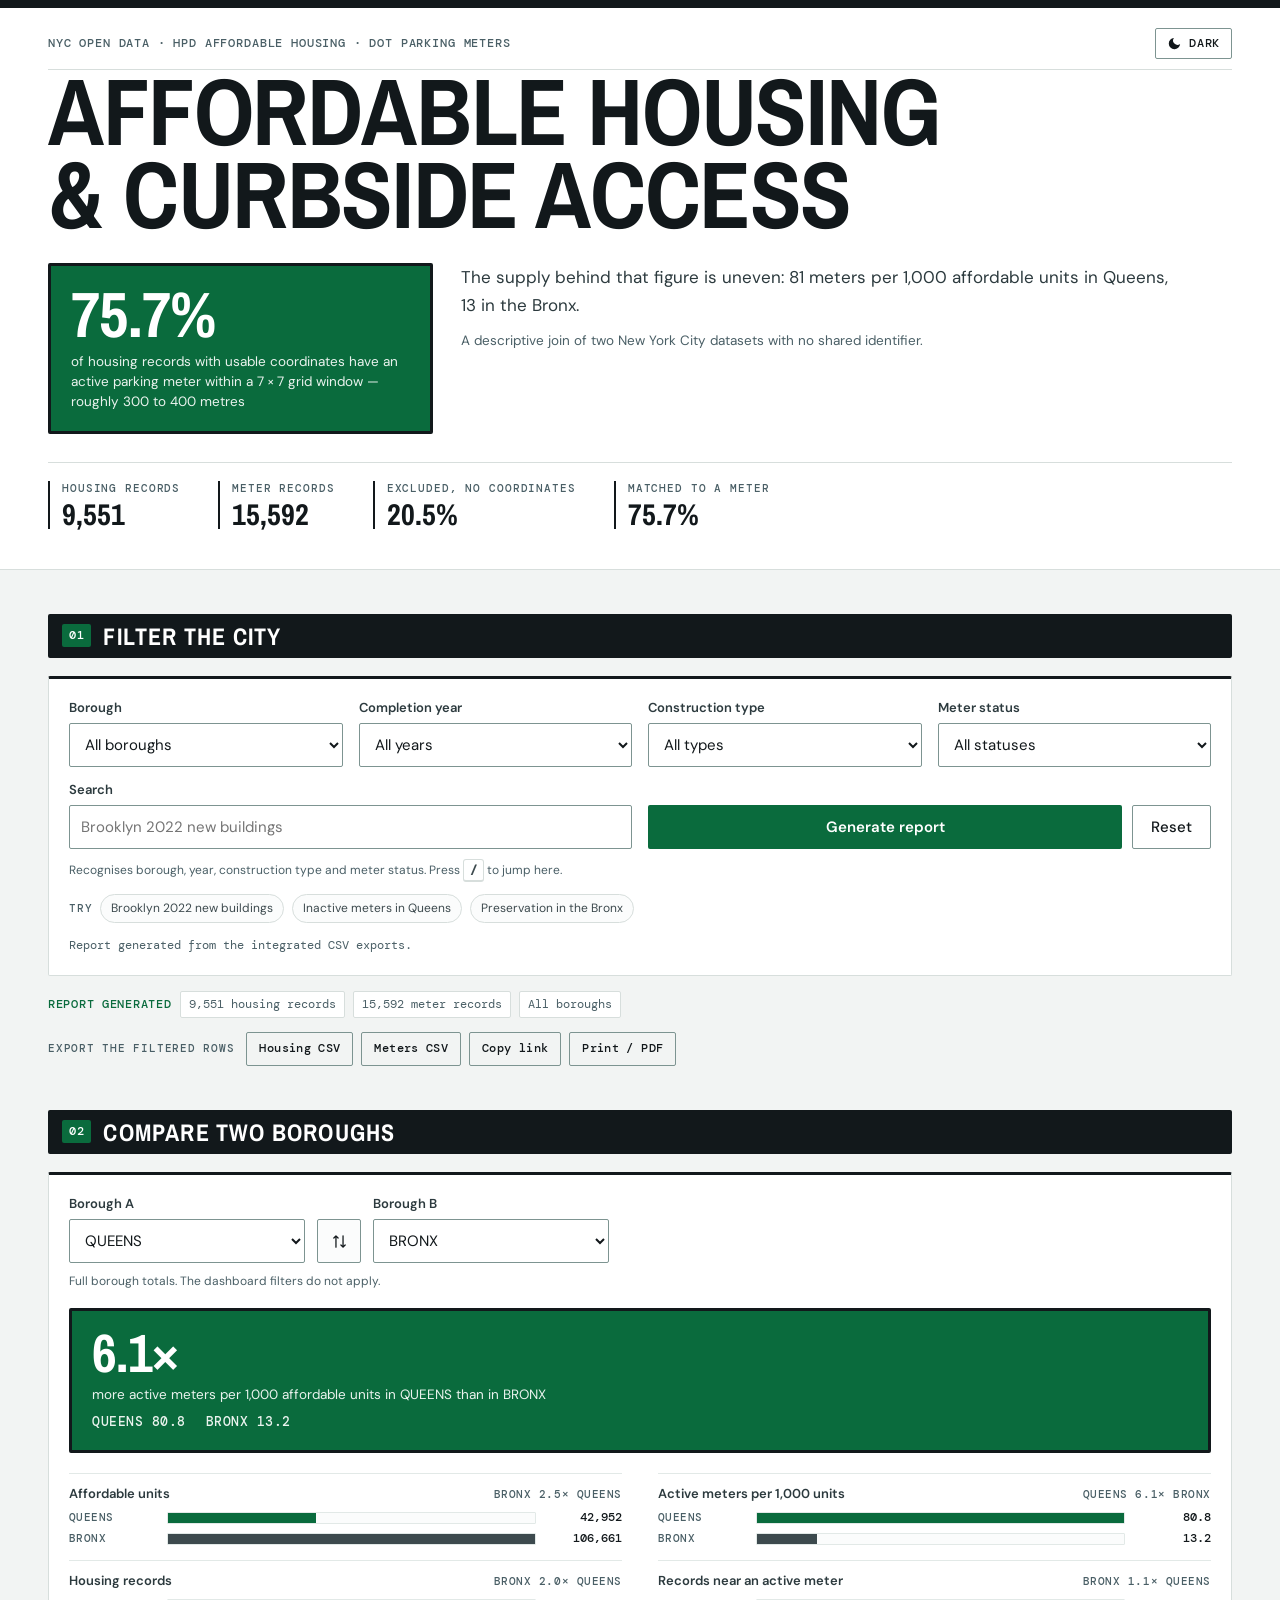
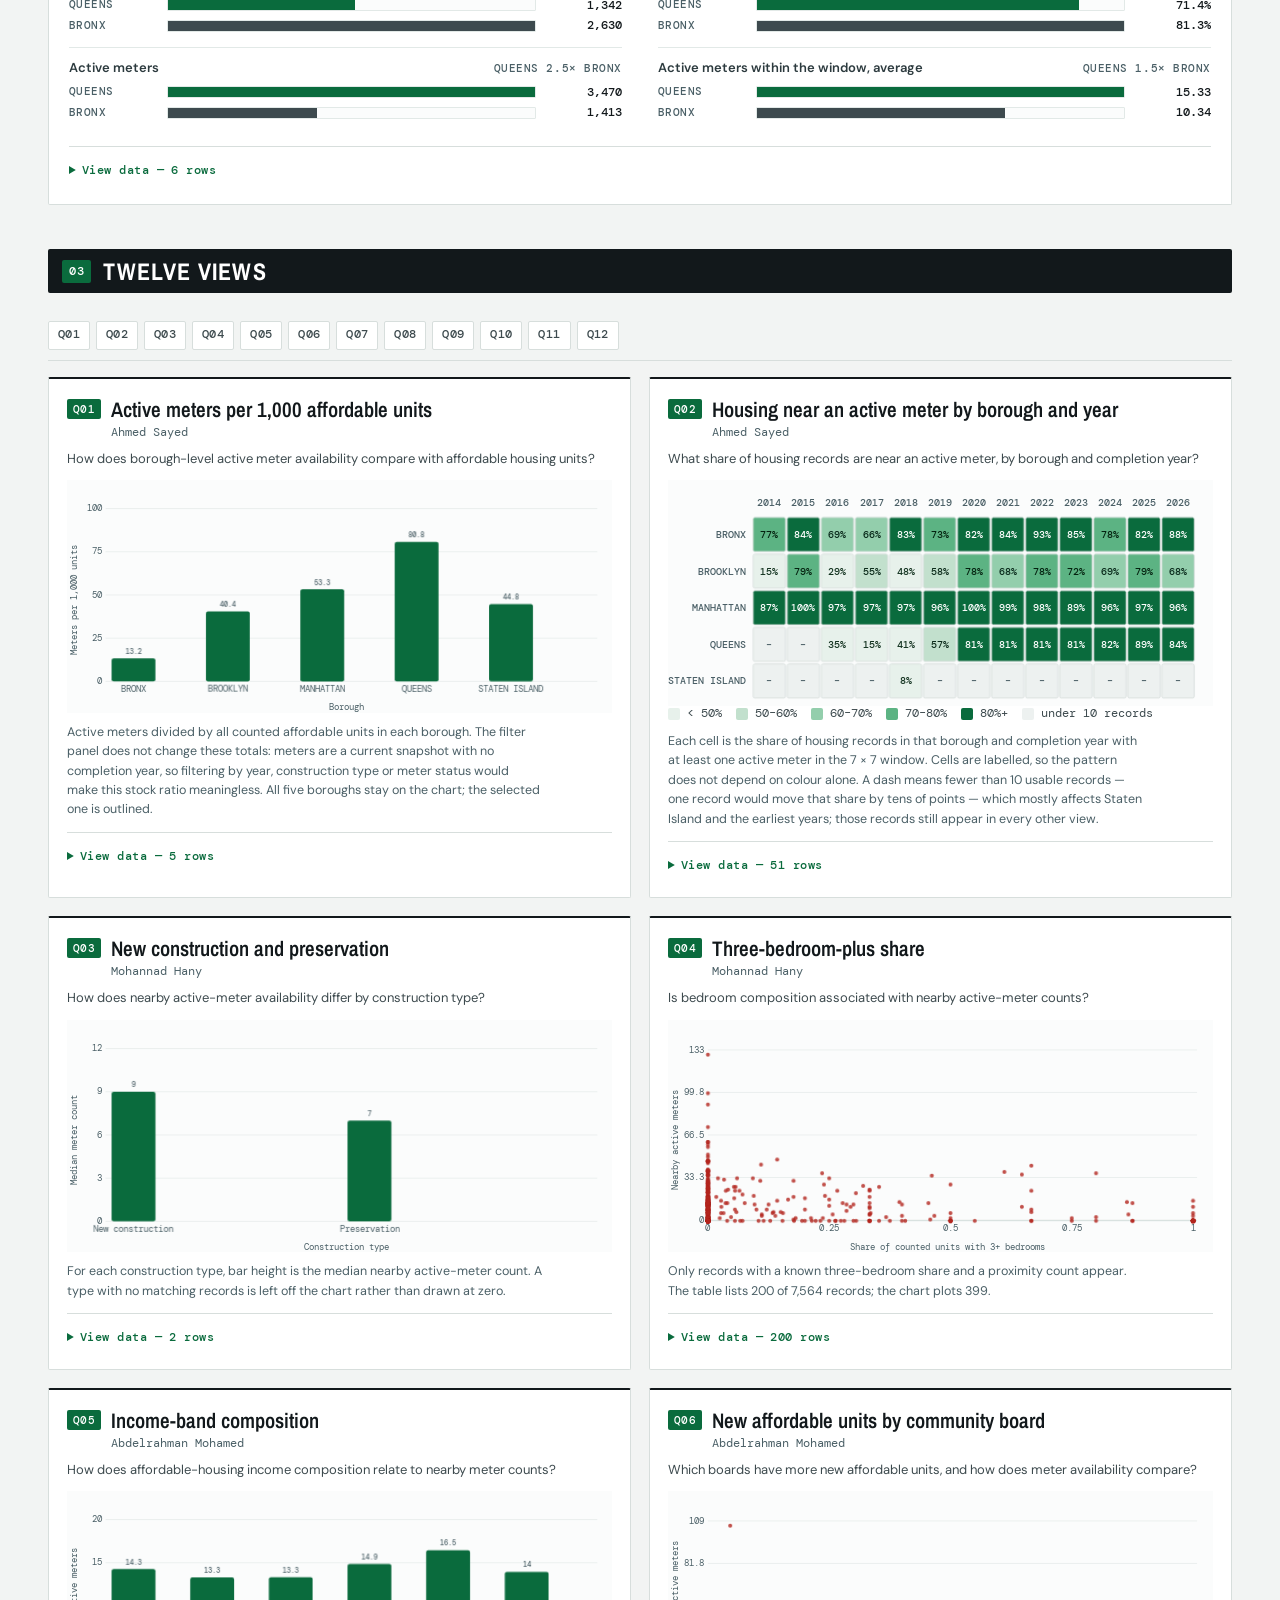
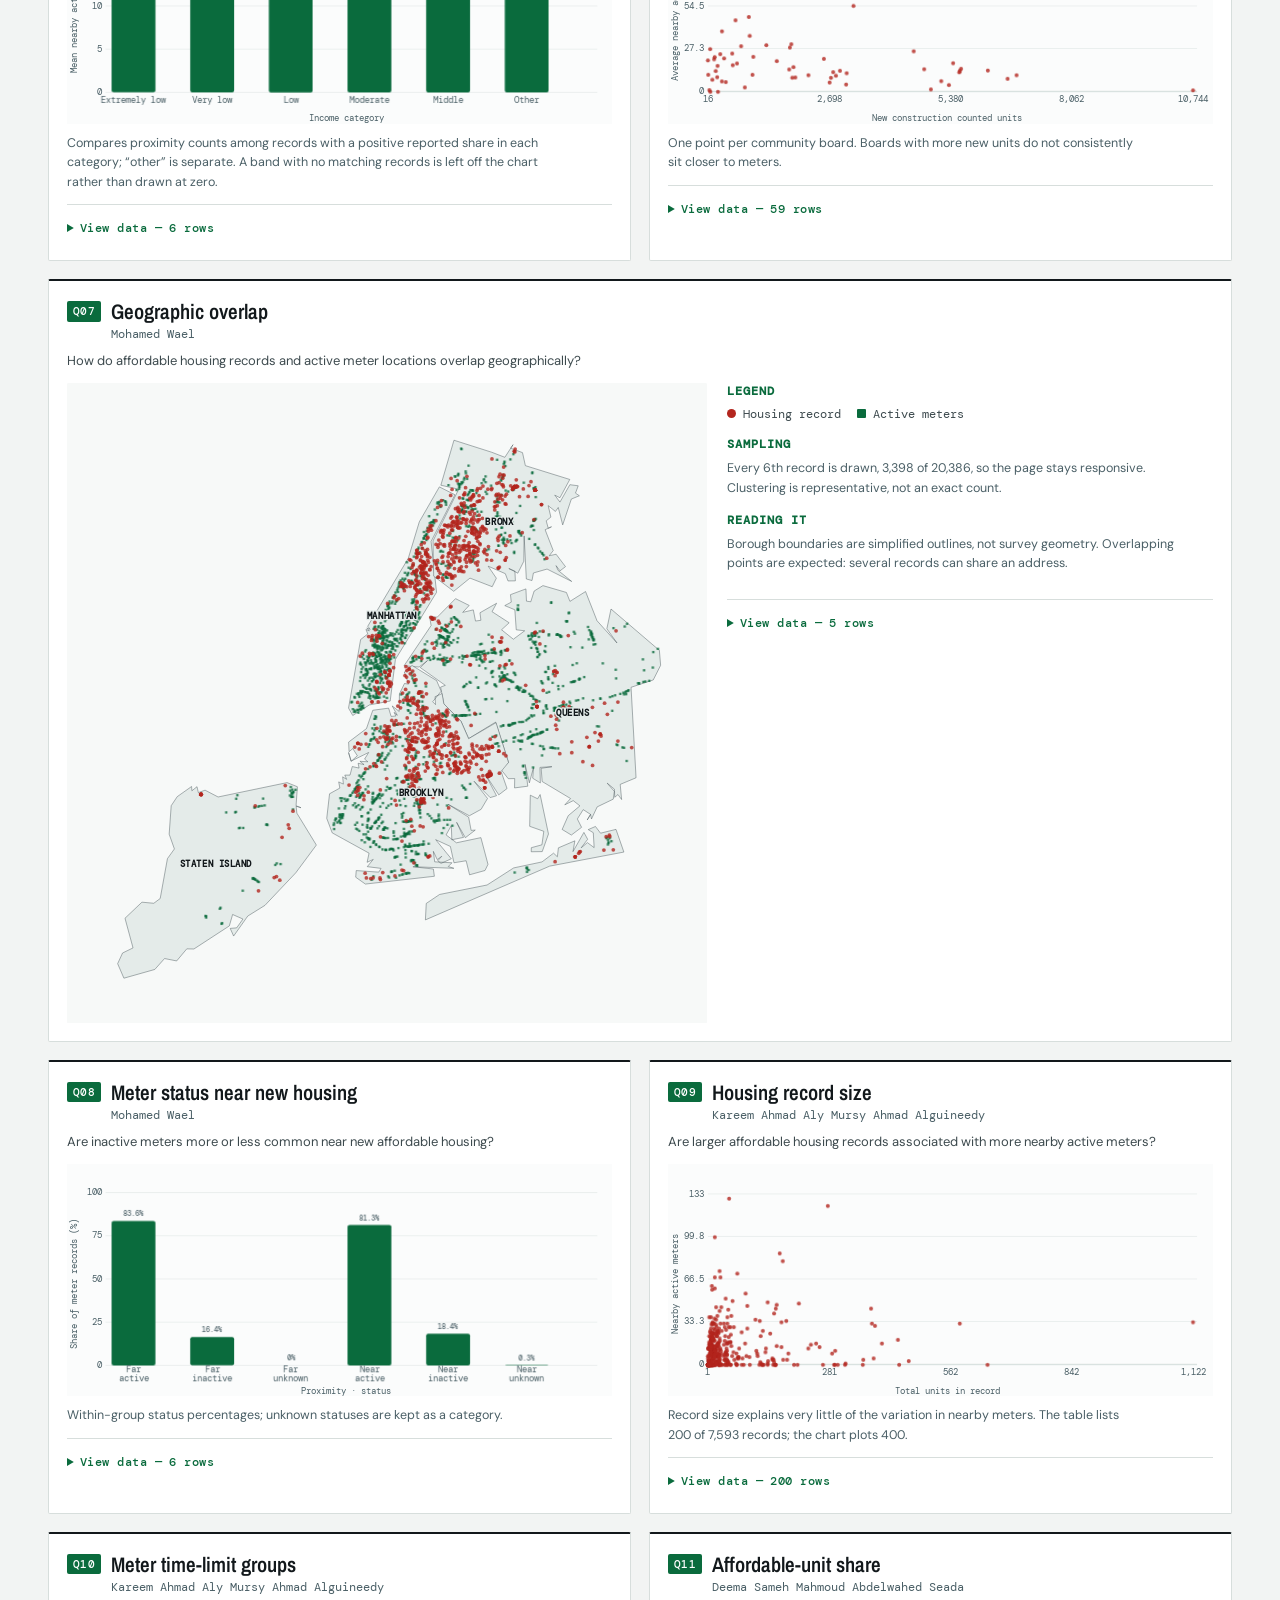
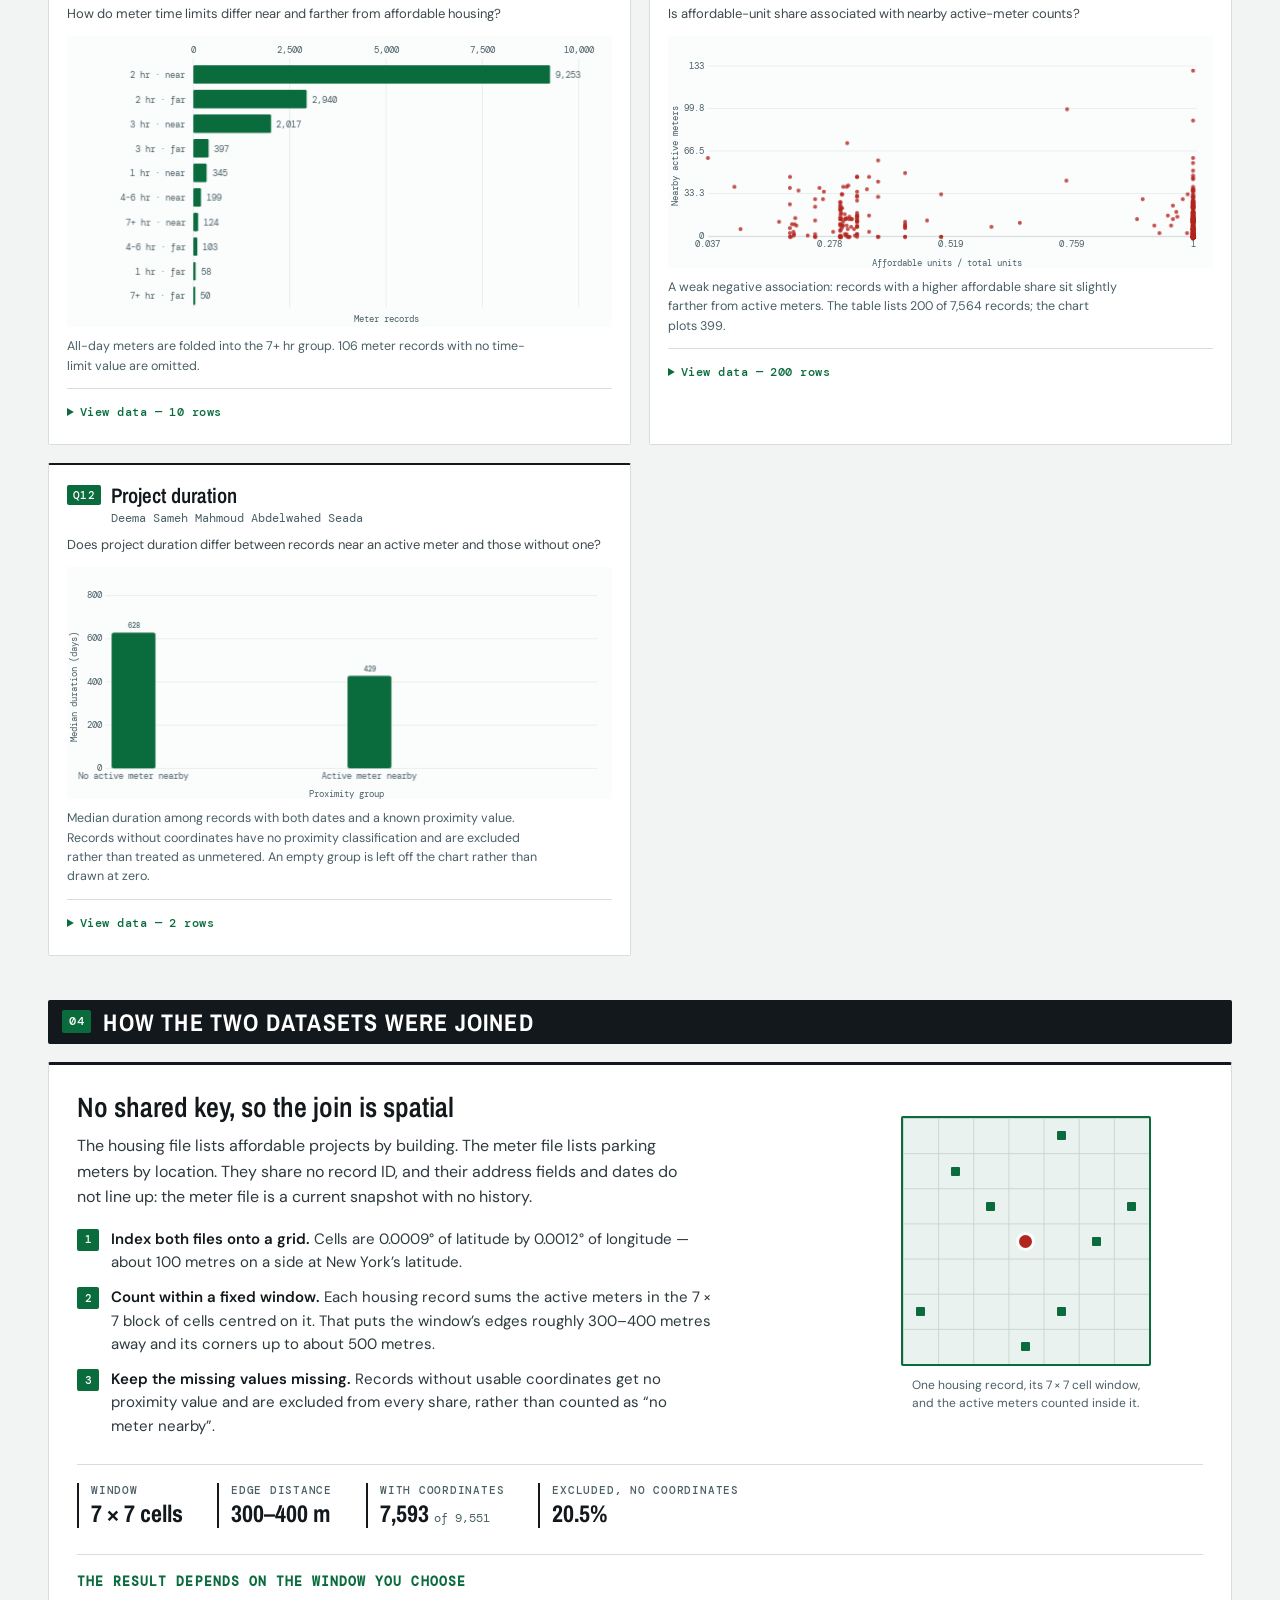
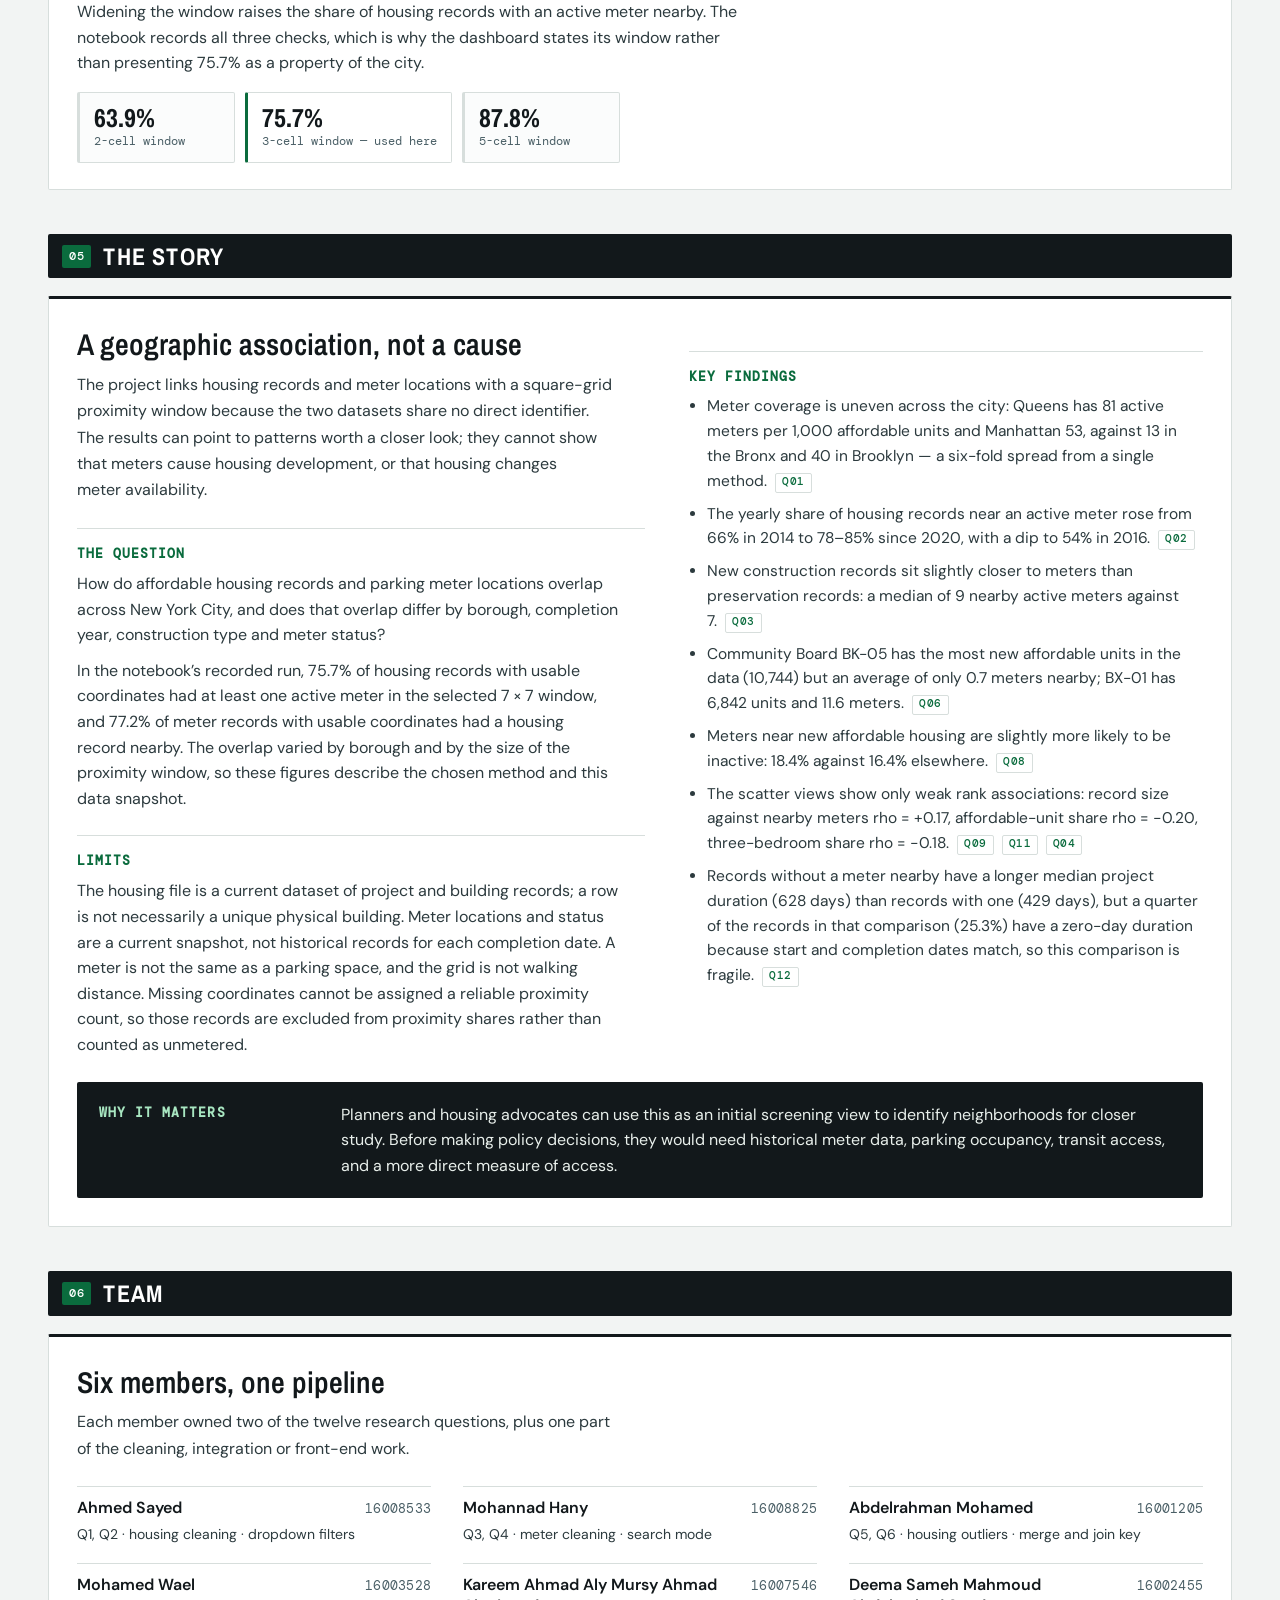
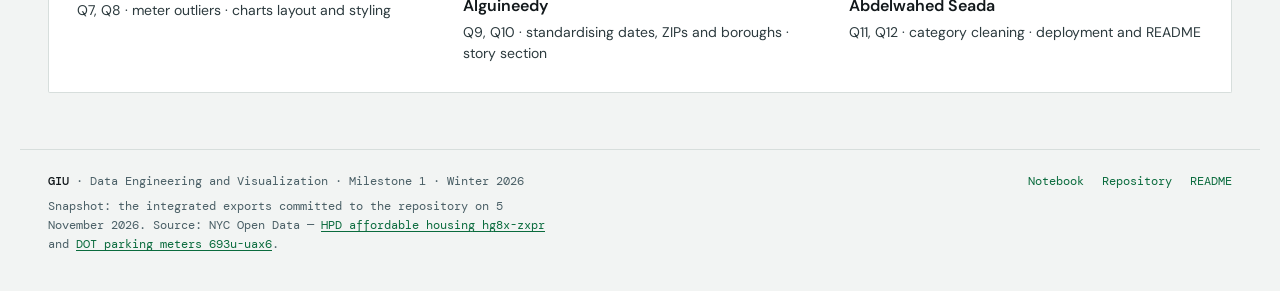
==== commit 5a95d9b5: "Add chart tooltips, findings-to-chart chips, one-decimal labels, stuck-index shadow - Tooltips: mark" ====
--- a/website/index.html
+++ b/website/index.html
@@ -85,7 +85,7 @@
 <main id="main" tabindex="-1">
   <noscript><p class="empty">This dashboard draws its twelve charts in the browser. Enable JavaScript to use the filters and see the views.</p></noscript>
 
-  <h2 class="section-bar" id="filters"><span class="bar-num">01</span> Filter the city</h2>
+  <h2 class="section-bar" id="filters"><span class="bar-num">01</span><span class="bar-screen">Filter the city</span><span class="bar-print">Applied filters</span></h2>
   <section class="controls panel" aria-labelledby="filters">
     <div class="control-field"><label for="borough">Borough</label><select id="borough"><option value="ALL">All boroughs</option><option>BRONX</option><option>BROOKLYN</option><option>MANHATTAN</option><option>QUEENS</option><option>STATEN ISLAND</option></select></div>
     <div class="control-field"><label for="year">Completion year</label><select id="year"><option value="ALL">All years</option></select></div>
@@ -146,29 +146,31 @@
 
   <h2 class="section-bar" id="views"><span class="bar-num">03</span> Twelve views</h2>
   <p class="views-hint">On a narrow screen each chart scrolls sideways. Every chart also has a data table with the same numbers.</p>
-  <nav class="chart-index" id="chart-index" aria-label="Jump to a chart"></nav>
-  <section id="charts-grid" class="charts-grid" aria-busy="true">
-    <article class="panel chart-panel skeleton" aria-hidden="true">
-      <span class="sk-line sk-line--tab"></span>
-      <span class="sk-line sk-line--title"></span>
-      <span class="sk-line sk-line--chart"></span>
-    </article>
-    <article class="panel chart-panel skeleton" aria-hidden="true">
-      <span class="sk-line sk-line--tab"></span>
-      <span class="sk-line sk-line--title"></span>
-      <span class="sk-line sk-line--chart"></span>
-    </article>
-    <article class="panel chart-panel skeleton" aria-hidden="true">
-      <span class="sk-line sk-line--tab"></span>
-      <span class="sk-line sk-line--title"></span>
-      <span class="sk-line sk-line--chart"></span>
-    </article>
-    <article class="panel chart-panel skeleton" aria-hidden="true">
-      <span class="sk-line sk-line--tab"></span>
-      <span class="sk-line sk-line--title"></span>
-      <span class="sk-line sk-line--chart"></span>
-    </article>
-  </section>
+  <div class="views">
+    <nav class="chart-index" id="chart-index" aria-label="Jump to a chart"></nav>
+    <section id="charts-grid" class="charts-grid" aria-busy="true">
+      <article class="panel chart-panel skeleton" aria-hidden="true">
+        <span class="sk-line sk-line--tab"></span>
+        <span class="sk-line sk-line--title"></span>
+        <span class="sk-line sk-line--chart"></span>
+      </article>
+      <article class="panel chart-panel skeleton" aria-hidden="true">
+        <span class="sk-line sk-line--tab"></span>
+        <span class="sk-line sk-line--title"></span>
+        <span class="sk-line sk-line--chart"></span>
+      </article>
+      <article class="panel chart-panel skeleton" aria-hidden="true">
+        <span class="sk-line sk-line--tab"></span>
+        <span class="sk-line sk-line--title"></span>
+        <span class="sk-line sk-line--chart"></span>
+      </article>
+      <article class="panel chart-panel skeleton" aria-hidden="true">
+        <span class="sk-line sk-line--tab"></span>
+        <span class="sk-line sk-line--title"></span>
+        <span class="sk-line sk-line--chart"></span>
+      </article>
+    </section>
+  </div>
 
   <h2 class="section-bar" id="method"><span class="bar-num">04</span> How the two datasets were joined</h2>
   <section class="method panel" aria-labelledby="method">
@@ -230,13 +232,13 @@
     <div class="story-block story-block--findings">
       <h4>Key findings</h4>
       <ul class="findings">
-        <li>Meter coverage is uneven across the city: Queens has 81 active meters per 1,000 affordable units and Manhattan 53, against 13 in the Bronx and 40 in Brooklyn &mdash; a six-fold spread from a single method.</li>
-        <li>The yearly share of housing records near an active meter rose from 66% in 2014 to 78&ndash;85% since 2020, with a dip to 54% in 2016.</li>
-        <li>New construction records sit slightly closer to meters than preservation records: a median of 9 nearby active meters against 7.</li>
-        <li>Community Board BK-05 has the most new affordable units in the data (10,744) but an average of only 0.7 meters nearby; BX-01 has 6,842 units and 11.6 meters.</li>
-        <li>Meters near new affordable housing are slightly more likely to be inactive: 18.4% against 16.4% elsewhere.</li>
-        <li>The scatter views show only weak rank associations: record size against nearby meters rho = +0.17, affordable-unit share rho = &minus;0.20, three-bedroom share rho = &minus;0.18.</li>
-        <li>Records without a meter nearby have a longer median project duration (628 days) than records with one (429 days), but a quarter of the records in that comparison (25.3%) have a zero-day duration because start and completion dates match, so this comparison is fragile.</li>
+        <li>Meter coverage is uneven across the city: Queens has 81 active meters per 1,000 affordable units and Manhattan 53, against 13 in the Bronx and 40 in Brooklyn &mdash; a six-fold spread from a single method. <a class="q-chip" href="#q01" aria-label="Jump to the Q01 chart">Q01</a></li>
+        <li>The yearly share of housing records near an active meter rose from 66% in 2014 to 78&ndash;85% since 2020, with a dip to 54% in 2016. <a class="q-chip" href="#q02" aria-label="Jump to the Q02 chart">Q02</a></li>
+        <li>New construction records sit slightly closer to meters than preservation records: a median of 9 nearby active meters against 7. <a class="q-chip" href="#q03" aria-label="Jump to the Q03 chart">Q03</a></li>
+        <li>Community Board BK-05 has the most new affordable units in the data (10,744) but an average of only 0.7 meters nearby; BX-01 has 6,842 units and 11.6 meters. <a class="q-chip" href="#q06" aria-label="Jump to the Q06 chart">Q06</a></li>
+        <li>Meters near new affordable housing are slightly more likely to be inactive: 18.4% against 16.4% elsewhere. <a class="q-chip" href="#q08" aria-label="Jump to the Q08 chart">Q08</a></li>
+        <li>The scatter views show only weak rank associations: record size against nearby meters rho = +0.17, affordable-unit share rho = &minus;0.20, three-bedroom share rho = &minus;0.18. <a class="q-chip" href="#q09" aria-label="Jump to the Q09 chart">Q09</a> <a class="q-chip" href="#q11" aria-label="Jump to the Q11 chart">Q11</a> <a class="q-chip" href="#q04" aria-label="Jump to the Q04 chart">Q04</a></li>
+        <li>Records without a meter nearby have a longer median project duration (628 days) than records with one (429 days), but a quarter of the records in that comparison (25.3%) have a zero-day duration because start and completion dates match, so this comparison is fragile. <a class="q-chip" href="#q12" aria-label="Jump to the Q12 chart">Q12</a></li>
       </ul>
     </div>
 
--- a/website/styles.css
+++ b/website/styles.css
@@ -351,6 +351,10 @@
   font: 500 12px/1.4 var(--mono);
   letter-spacing: .06em;
 }
+
+/* Print hides the filter controls, so the bar would head the applied-filter
+   summary with a label that describes controls the page no longer shows. */
+.bar-print { display: none; }
 
 /* ---------- Controls ---------- */
 
@@ -598,6 +602,9 @@
   text-wrap: pretty;
 }
 
+/* Sticky inside `.views`, the wrapper around the index and the grid: the
+   containing block ends with the last chart, so the index leaves the screen at
+   Q12 instead of staying pinned through the story and team sections. */
 .chart-index {
   position: sticky;
   top: 0;
@@ -611,7 +618,12 @@
   border-bottom: 1px solid var(--hair);
   scrollbar-width: thin;
   scrollbar-color: var(--axis) transparent;
-}
+  transition: box-shadow var(--dur-base) var(--ease-out);
+}
+
+/* Lifts off the charts once it is actually pinned; at its natural position
+   the border alone is the separator. */
+.chart-index.is-stuck { box-shadow: 0 12px 20px -16px rgba(0, 0, 0, .55); }
 
 /* A visible thumb only when the row actually overflows: at 1280px all twelve
    chips fit and nothing is drawn. Hiding it entirely left no cue that Q08–Q12
@@ -794,6 +806,31 @@
 .bar-value { font: 500 11px var(--mono); fill: var(--note); }
 .dot { fill: var(--red); fill-opacity: .8; }
 .dot.secondary { fill: var(--green); }
+
+/* A 3px dot is unhittable: an invisible stroke ring widens the pointer target
+   without drawing anything. pointer-events: all keeps the fill itself hittable
+   and ignores the transparent paint. The svg scales an 820-unit viewBox down
+   to ~640px, so 20 units land at roughly a 20px target on screen. */
+.scatter .dot {
+  pointer-events: all;
+  stroke: transparent;
+  stroke-width: 20;
+}
+
+/* The chart tooltip. Ink-on-ground inverts per theme, matching the signage. */
+.chart-tip {
+  position: fixed;
+  z-index: 80;
+  max-width: 280px;
+  padding: 7px 10px;
+  background: var(--ink);
+  color: var(--ground);
+  font: 500 12px/1.45 var(--mono);
+  letter-spacing: .02em;
+  border-radius: 2px;
+  box-shadow: 0 10px 24px -12px rgba(0, 0, 0, .55);
+  pointer-events: none;
+}
 .map-ground { fill: var(--map-water); }
 .borough { fill: var(--map-land); stroke: var(--soft); stroke-width: 1; stroke-opacity: .55; }
 .borough-label {
@@ -807,60 +844,60 @@
   stroke-linejoin: round;
 }
 .heat-cell { stroke: var(--hair); stroke-width: 1; }
-.heat-label { font: 500 12px var(--mono); text-anchor: middle; }
+.heat-label { font: 500 12px var(--mono); text-anchor: middle; pointer-events: none; }
 .heat-head { font: 500 12px var(--mono); fill: var(--note); text-anchor: middle; }
 .heat-row { font: 500 12px var(--mono); fill: var(--note); }
 
-/* Chart marks arrive after the panel does: bars grow from their baseline,
-   points and heat cells fade in with a short stagger. The .reveal-marks class
-   is set on the first render only, so a Generate after that is just the
-   crossfade — the data does not replay its entrance every time. */
+/* Chart marks arrive when their panel first reaches the viewport: bars grow
+   from their baseline, points and heat cells fade in with a short stagger. The
+   class is added once per panel by an IntersectionObserver, so a Generate after
+   that is just the crossfade — the data does not replay its entrance. */
 @media (prefers-reduced-motion: no-preference) {
-  .charts-grid.reveal-marks .bar-col,
-  .charts-grid.reveal-marks .bar-row {
+  .chart-panel.is-revealed .bar-col,
+  .chart-panel.is-revealed .bar-row {
     animation: fade-in 420ms var(--ease-out) both;
     animation-delay: calc(var(--i, 0) * 45ms);
   }
 
-  .charts-grid.reveal-marks .bar-col .bar {
+  .chart-panel.is-revealed .bar-col .bar {
     transform-box: fill-box;
     transform-origin: bottom;
     animation: grow-up 620ms var(--ease-out) both;
     animation-delay: calc(var(--i, 0) * 45ms);
   }
 
-  .charts-grid.reveal-marks .bar-value {
+  .chart-panel.is-revealed .bar-value {
     animation: fade-in 220ms var(--ease-out) both;
     animation-delay: calc(var(--i, 0) * 45ms + 380ms);
   }
 
-  .charts-grid.reveal-marks .bars-h .bar-row .bar {
+  .chart-panel.is-revealed .bars-h .bar-row .bar {
     transform-box: fill-box;
     transform-origin: left center;
     animation: grow-right 620ms var(--ease-out) both;
     animation-delay: calc(var(--i, 0) * 45ms);
   }
 
-  .charts-grid.reveal-marks .scatter .dot {
+  .chart-panel.is-revealed .scatter .dot {
     transform-box: fill-box;
     transform-origin: center;
     animation: dot-in 360ms var(--ease-out) both;
     animation-delay: calc(var(--i, 0) * 1.2ms);
   }
 
-  .charts-grid.reveal-marks .heat-cell {
+  .chart-panel.is-revealed .heat-cell {
     transform-box: fill-box;
     transform-origin: center;
     animation: cell-in 460ms var(--ease-out) both;
     animation-delay: calc(var(--i, 0) * 28ms);
   }
 
-  .charts-grid.reveal-marks .heat-label {
+  .chart-panel.is-revealed .heat-label {
     animation: fade-in 300ms var(--ease-out) both;
     animation-delay: calc(var(--i, 0) * 28ms + 120ms);
   }
 
-  .charts-grid.reveal-marks .map-points {
+  .chart-panel.is-revealed .map-points {
     animation: fade-in 700ms var(--ease-out) both;
   }
 }
@@ -1487,6 +1524,29 @@
 
 .findings li { margin-bottom: .5rem; text-wrap: pretty; }
 .findings li:last-child { margin-bottom: 0; }
+
+/* A finding points at the chart that answers it, styled like the index chips. */
+.q-chip {
+  display: inline-block;
+  margin-left: 4px;
+  padding: 1px 6px 2px;
+  border: 1px solid var(--hair);
+  border-radius: 2px;
+  font: 500 10.5px/1.4 var(--mono);
+  letter-spacing: .04em;
+  color: var(--green-text);
+  text-decoration: none;
+  white-space: nowrap;
+  vertical-align: 1px;
+}
+
+@media (hover: hover) and (pointer: fine) {
+  .q-chip:hover {
+    background: var(--green);
+    border-color: var(--green);
+    color: var(--on-green);
+  }
+}
 
 .impact-block {
   padding: 20px 22px;
@@ -1786,6 +1846,17 @@
   .footer-links,
   .chart-data { display: none !important; }
 
+  .chart-tip { display: none !important; }
+
+  /* A paper copy cannot click a chip; the finding text stands alone. */
+  .q-chip { display: none; }
+
+  .bar-screen { display: none; }
+  .bar-print { display: inline; }
+
+  /* A panel revealed just before printing could be caught mid-entrance. */
+  .chart-panel.is-revealed * { animation: none !important; }
+
   body { background: #fff; }
 
   /* Panels flow as blocks: Chromium sends each grid row to its own page, so a
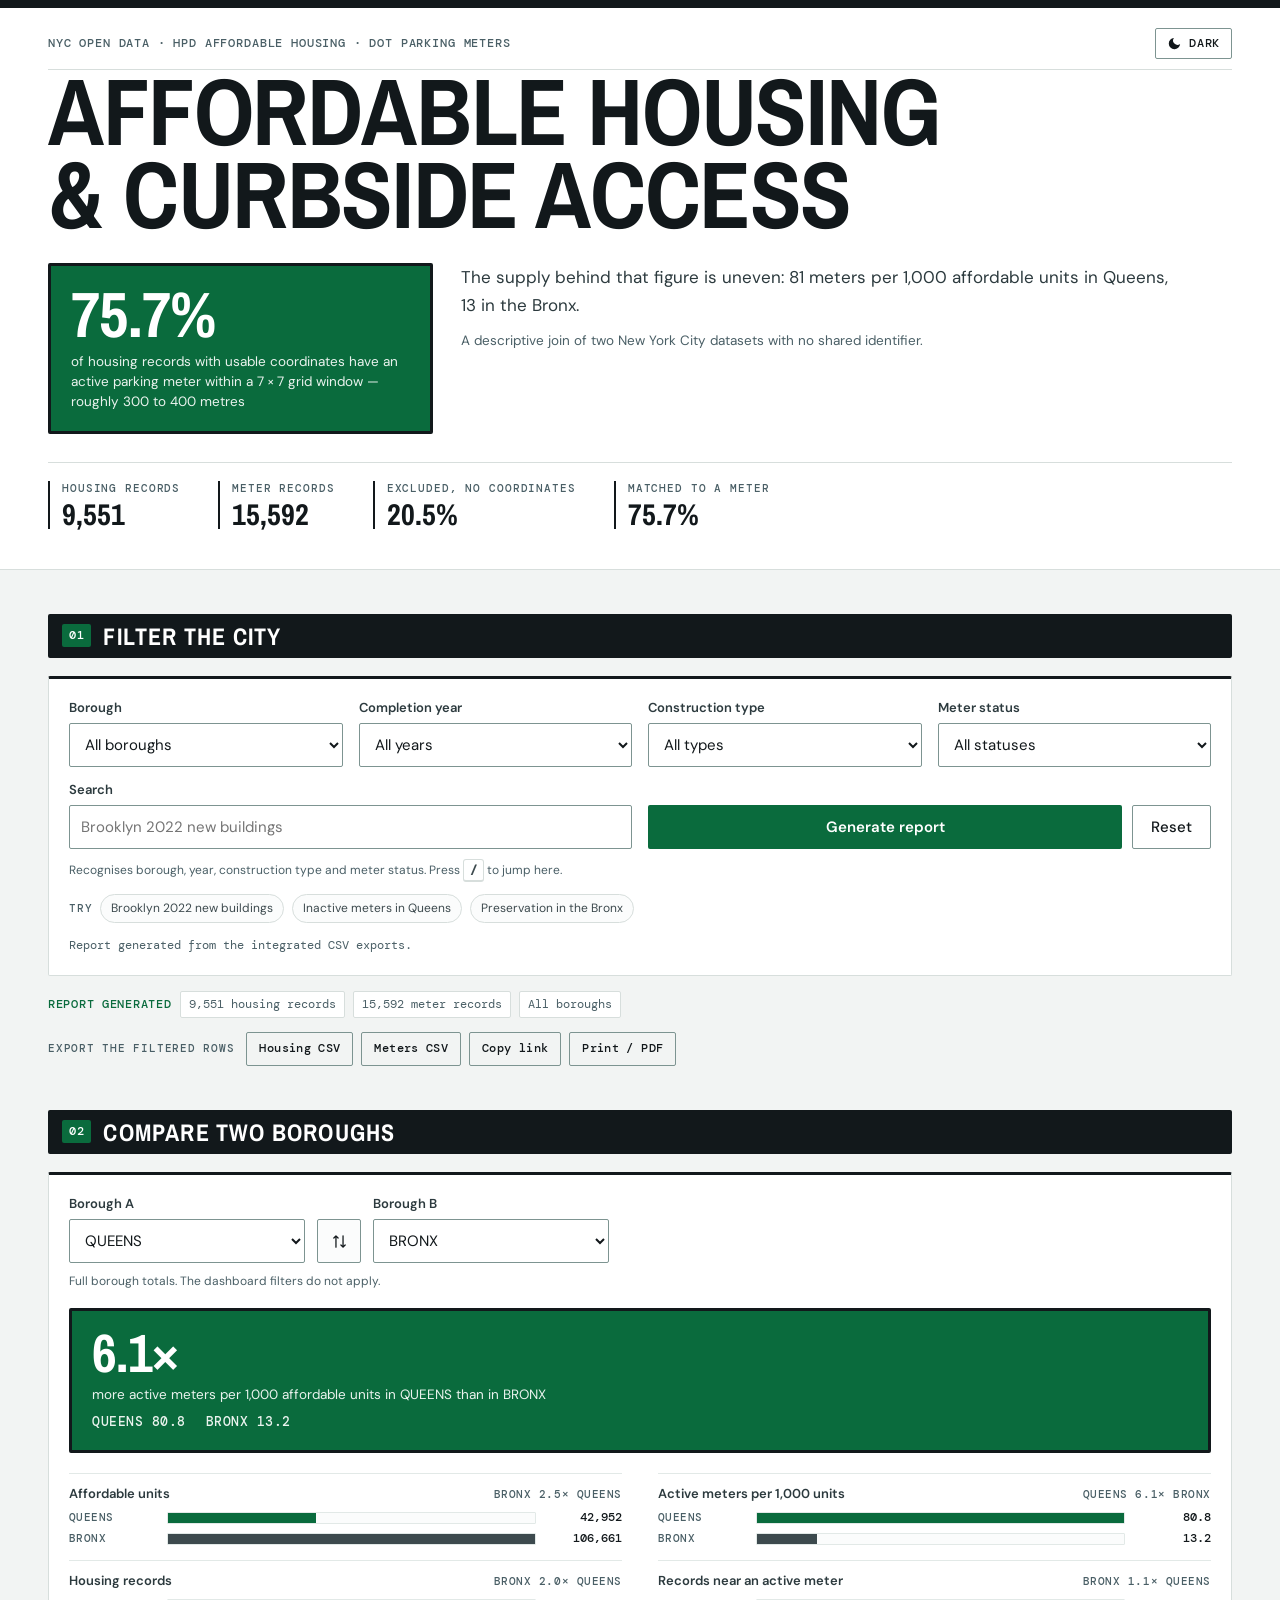
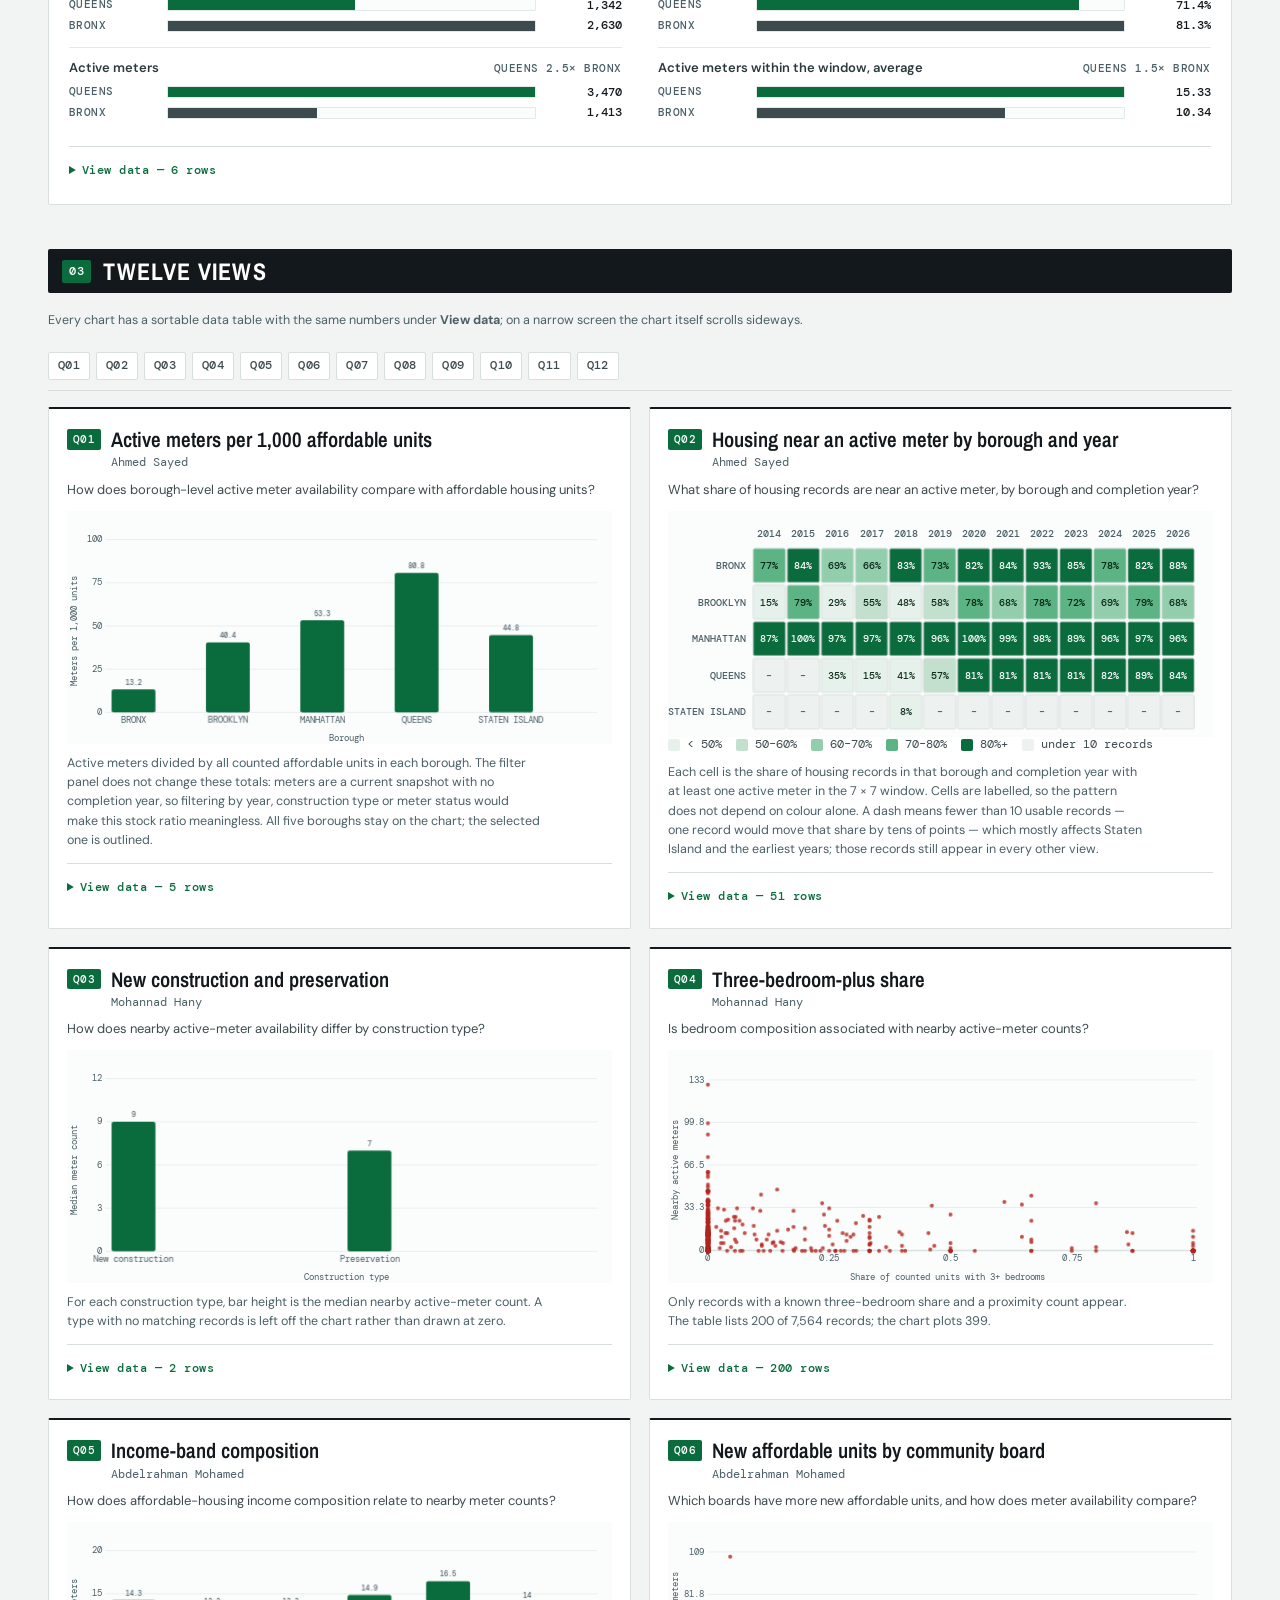
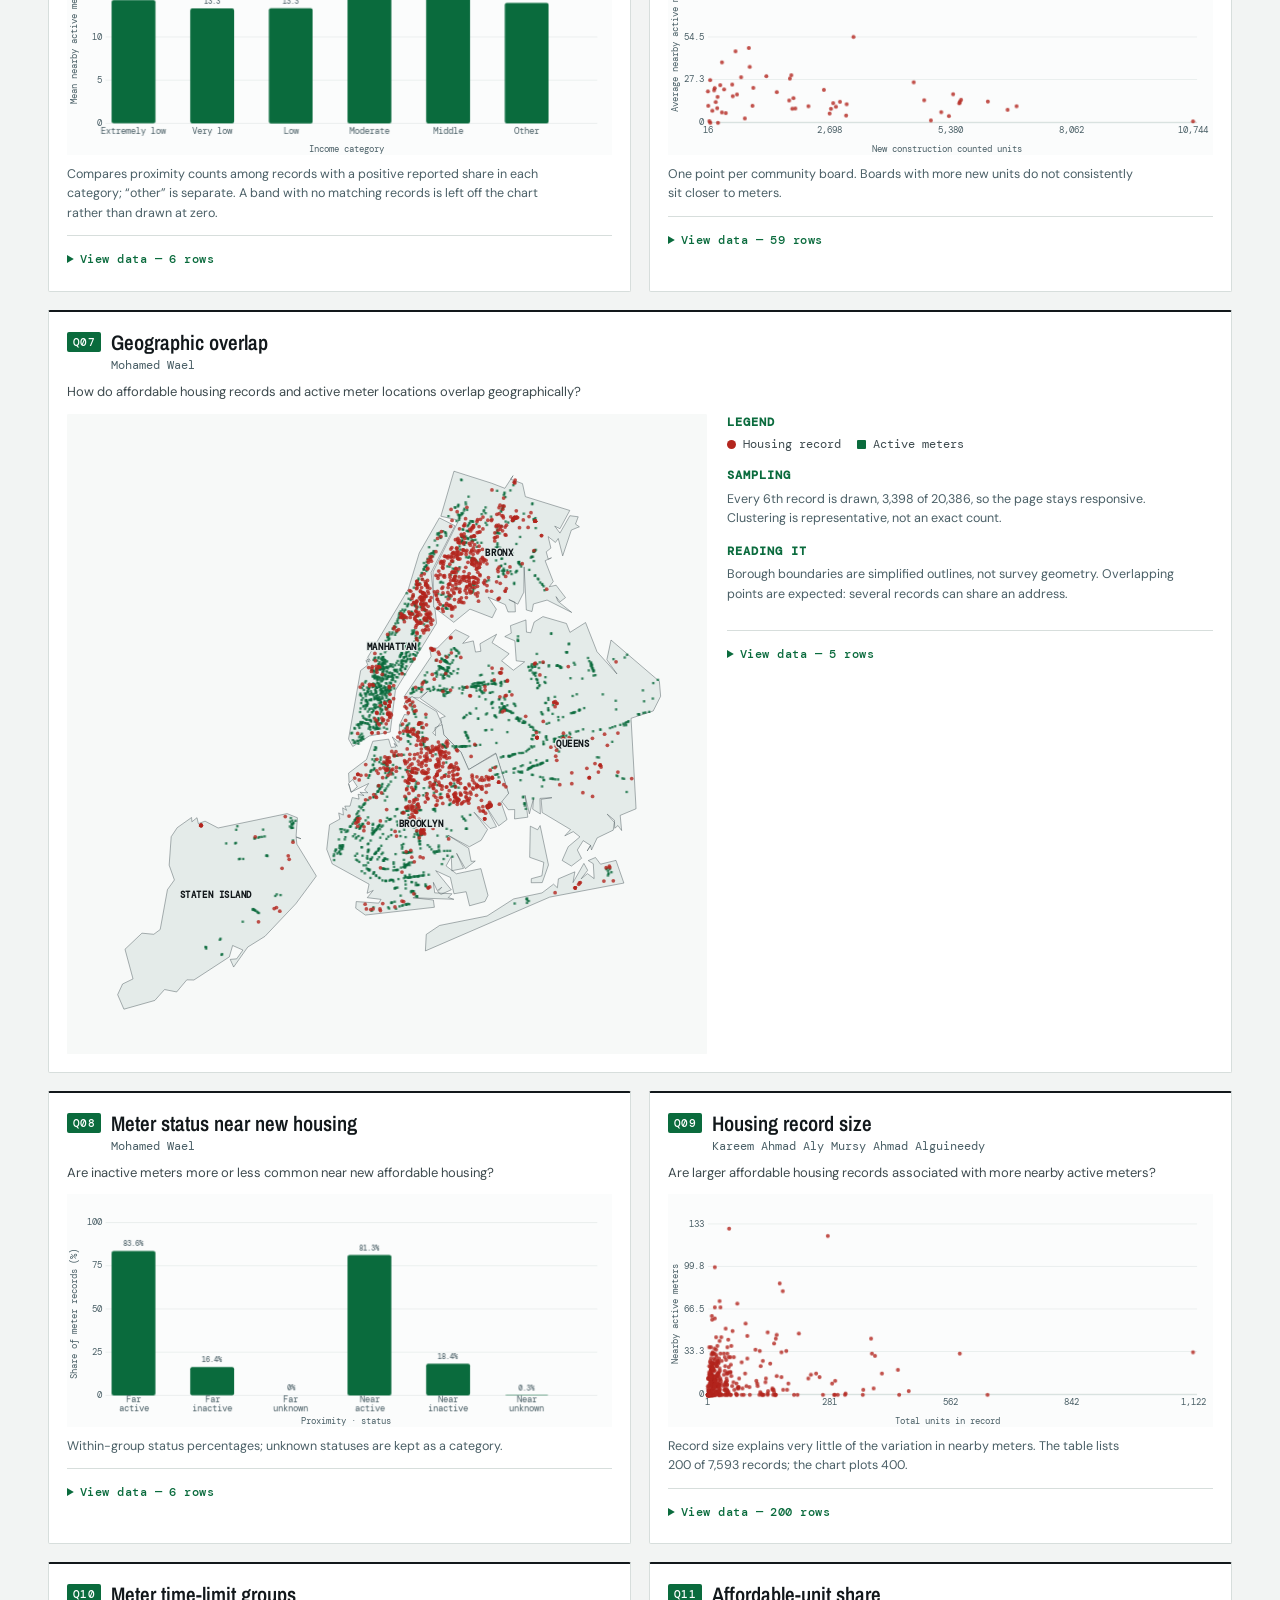
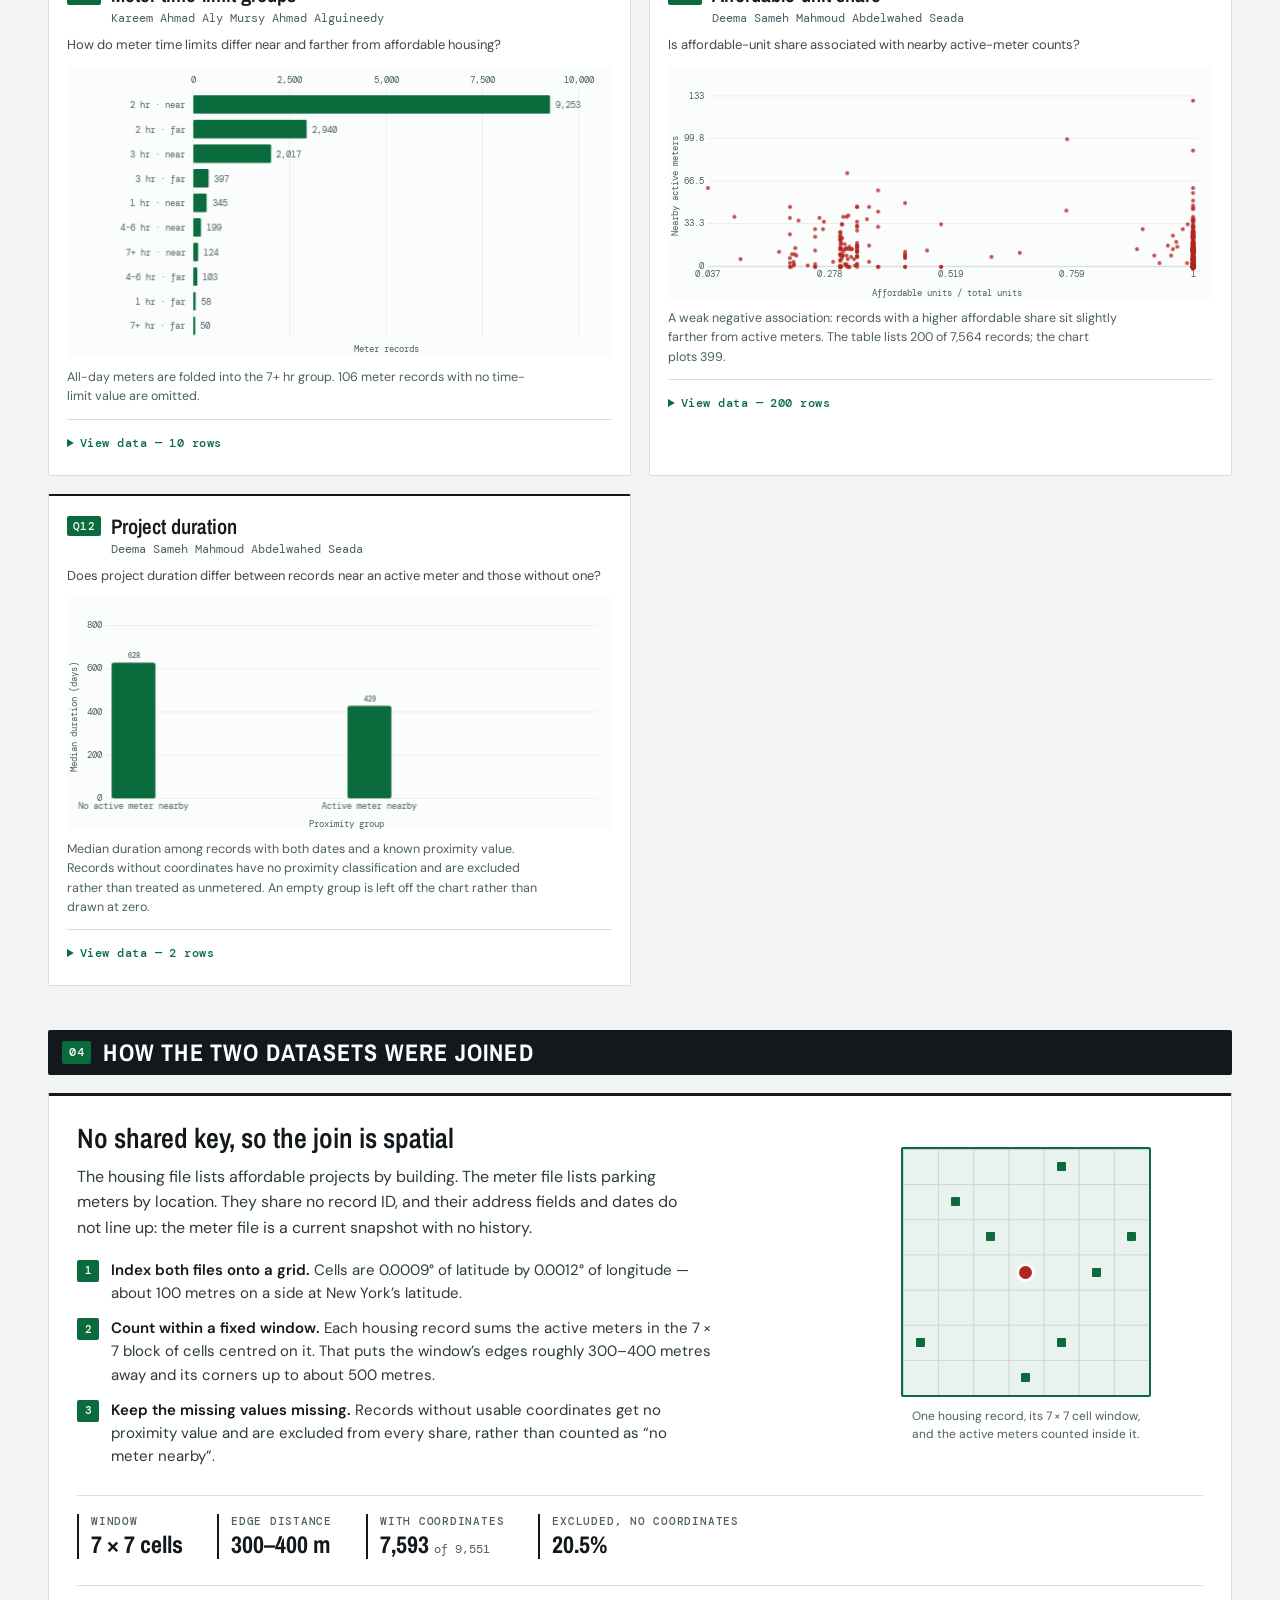
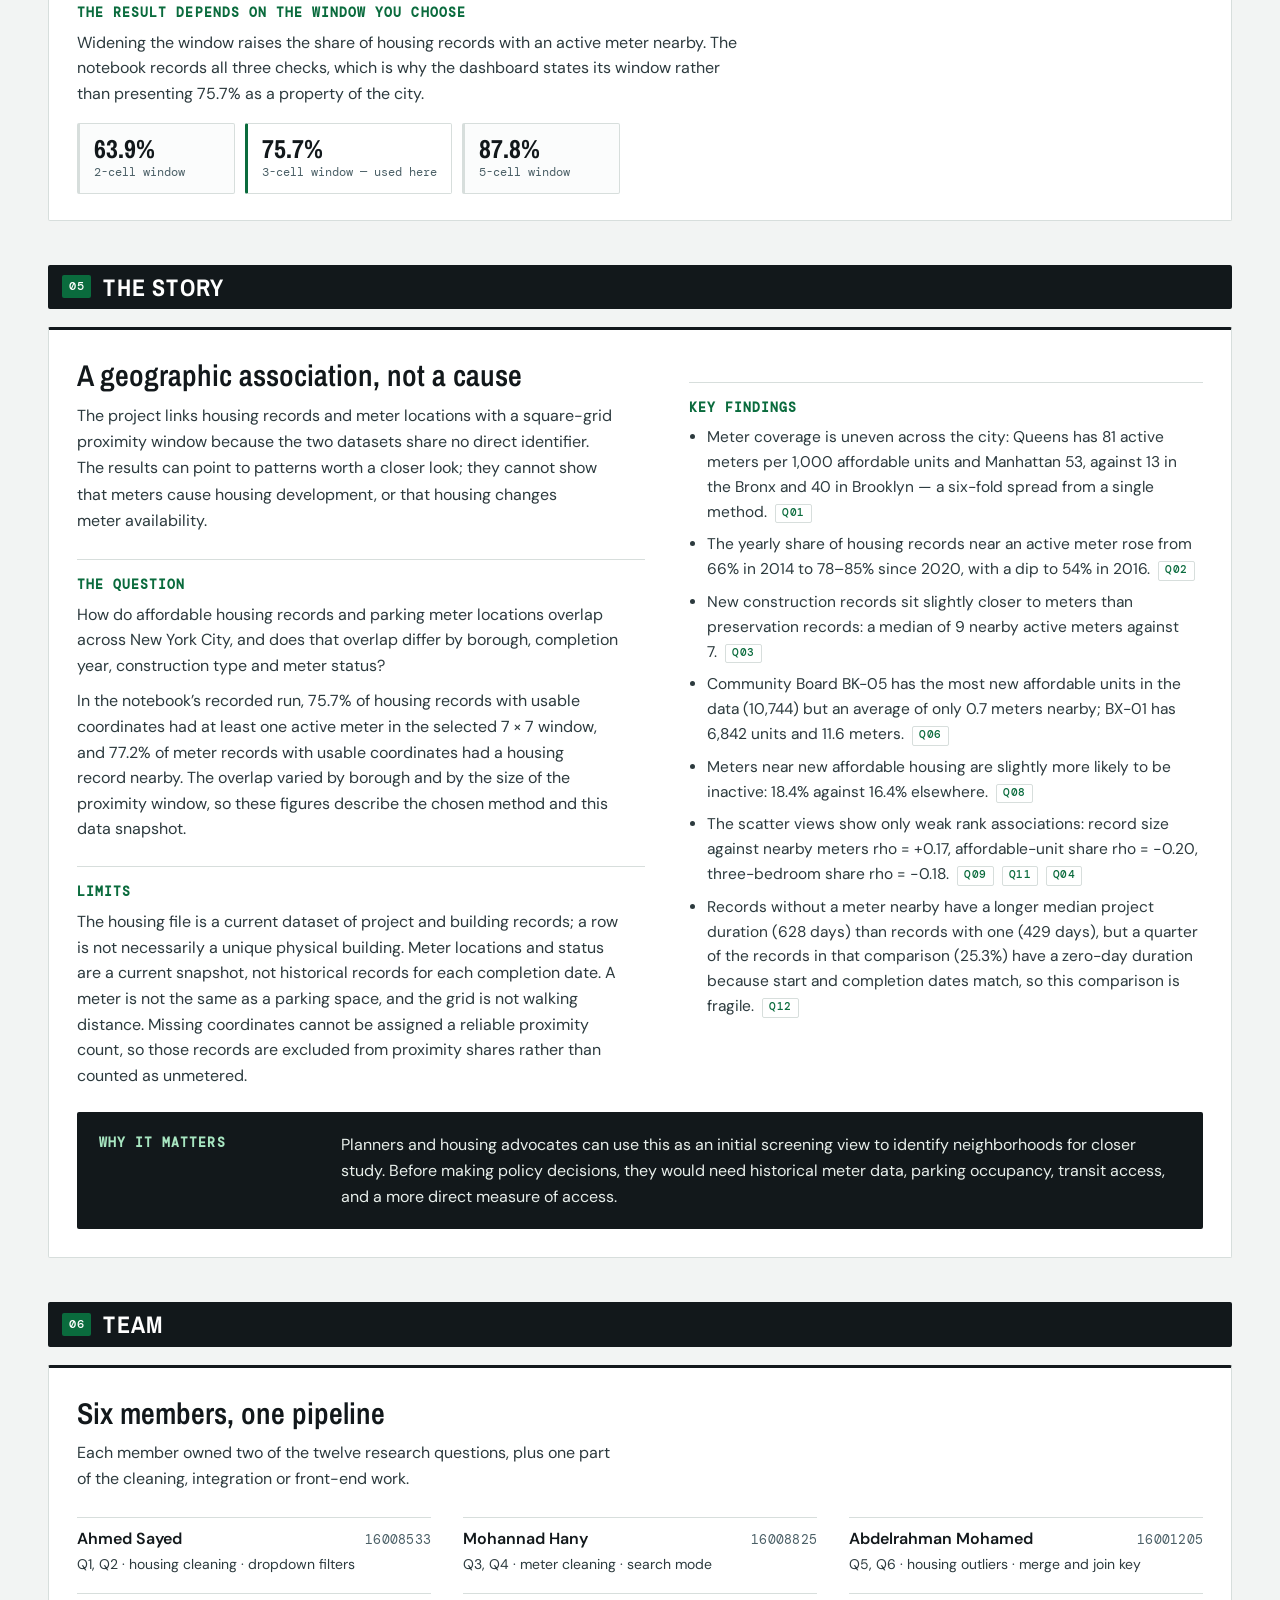
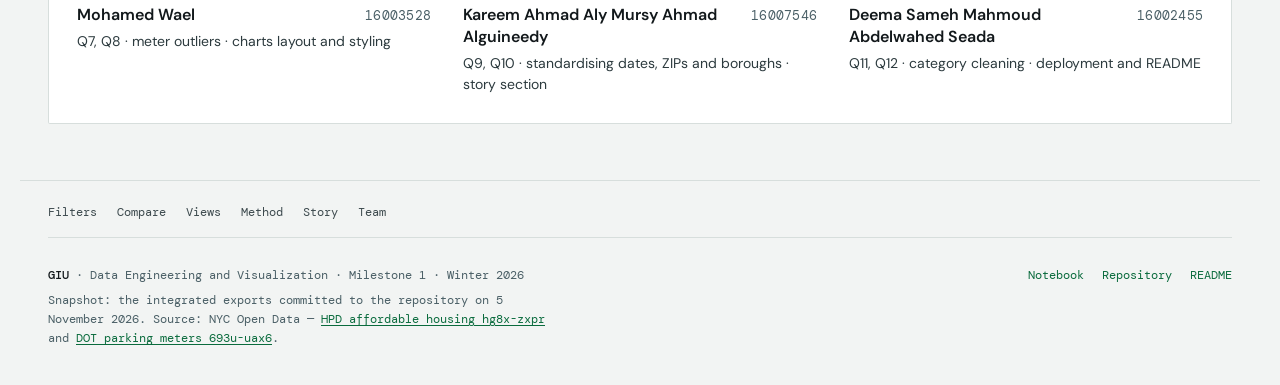
==== commit 874fca32: "Add footer section nav, index readout, 2x2 mobile stats, table hint - The footer gains a full-width " ====
--- a/website/index.html
+++ b/website/index.html
@@ -145,7 +145,7 @@
   </section>
 
   <h2 class="section-bar" id="views"><span class="bar-num">03</span> Twelve views</h2>
-  <p class="views-hint">On a narrow screen each chart scrolls sideways. Every chart also has a data table with the same numbers.</p>
+  <p class="views-hint">Every chart has a sortable data table with the same numbers under <strong>View data</strong>; on a narrow screen the chart itself scrolls sideways.</p>
   <div class="views">
     <nav class="chart-index" id="chart-index" aria-label="Jump to a chart"></nav>
     <section id="charts-grid" class="charts-grid" aria-busy="true">
@@ -287,6 +287,14 @@
 </main>
 
 <footer>
+  <nav class="footer-sections" aria-label="Dashboard sections">
+    <a href="#filters">Filters</a>
+    <a href="#compare">Compare</a>
+    <a href="#views">Views</a>
+    <a href="#method">Method</a>
+    <a href="#story">Story</a>
+    <a href="#team">Team</a>
+  </nav>
   <div class="footer-main">
     <p><strong>GIU</strong> · Data Engineering and Visualization · Milestone 1 · Winter 2026</p>
     <p>Snapshot: the integrated exports committed to the repository on 5 November 2026. Source: NYC Open Data —
--- a/website/styles.css
+++ b/website/styles.css
@@ -595,7 +595,6 @@
 /* ---------- Chart index ---------- */
 
 .views-hint {
-  display: none;
   margin: 0 0 12px;
   font: 400 12.5px/1.5 var(--sans);
   color: var(--note);
@@ -662,6 +661,23 @@
   background: var(--green);
   border-color: var(--green);
   color: var(--on-green);
+}
+
+/* Names the question you are reading, in the bar's free right end. The chips
+   stay bare numbers: twelve titled chips would need ~2400px in one row. */
+.index-readout {
+  display: none;
+  margin-left: auto;
+  align-self: center;
+  padding-left: 20px;
+  font: 500 11.5px/1.4 var(--mono);
+  letter-spacing: .03em;
+  color: var(--note);
+  white-space: nowrap;
+}
+
+@media (min-width: 1100px) {
+  .index-readout { display: block; }
 }
 
 /* ---------- Charts ---------- */
@@ -1669,6 +1685,7 @@
 
 footer {
   display: flex;
+  flex-wrap: wrap;
   justify-content: space-between;
   gap: 28px;
   padding-top: 22px;
@@ -1676,6 +1693,28 @@
   border-top: 1px solid var(--hair);
   font: 400 12px/1.6 var(--mono);
   color: var(--note);
+}
+
+/* The way back up after the long views scroll: one full-width row of section
+   links, then the project info under it. Softer than the green project links,
+   which point off the page. */
+.footer-sections {
+  flex: 1 1 100%;
+  display: flex;
+  flex-wrap: wrap;
+  gap: 8px 20px;
+  padding-bottom: 14px;
+  border-bottom: 1px solid var(--hair);
+}
+
+.footer-sections a {
+  color: var(--soft);
+  text-decoration: none;
+  border-bottom: 1px solid transparent;
+}
+
+@media (hover: hover) and (pointer: fine) {
+  .footer-sections a:hover { border-bottom-color: currentColor; color: var(--ink); }
 }
 
 .footer-main { max-width: 72ch; }
@@ -1844,6 +1883,8 @@
   .search-examples,
   .skip-link,
   .footer-links,
+  .footer-sections,
+  .views-hint,
   .chart-data { display: none !important; }
 
   .chart-tip { display: none !important; }
@@ -1919,7 +1960,6 @@
 
 @media (max-width: 640px) {
   .hero-inner, main, footer { padding-left: 18px; padding-right: 18px; }
-  .views-hint { display: block; }
   .compare { padding: 16px; }
   .cmp-line { grid-template-columns: 76px minmax(0, 1fr) 66px; gap: 8px; }
   .cmp-name { font-size: 10px; }
@@ -1927,7 +1967,8 @@
   .chart { overflow-x: auto; -webkit-overflow-scrolling: touch; }
   .chart svg { width: 620px; height: auto; }
   .chart-heading h3 { font-size: 19px; }
-  .stats { gap: 14px 24px; }
+  /* Two per row: flex-wrap left the last two stats on orphaned rows. */
+  .stats { display: grid; grid-template-columns: repeat(2, minmax(0, 1fr)); gap: 14px 18px; }
   .stats dd { font-size: 26px; }
   .method-stats dd { font-size: 21px; }
   .hero-top { flex-wrap: wrap; }
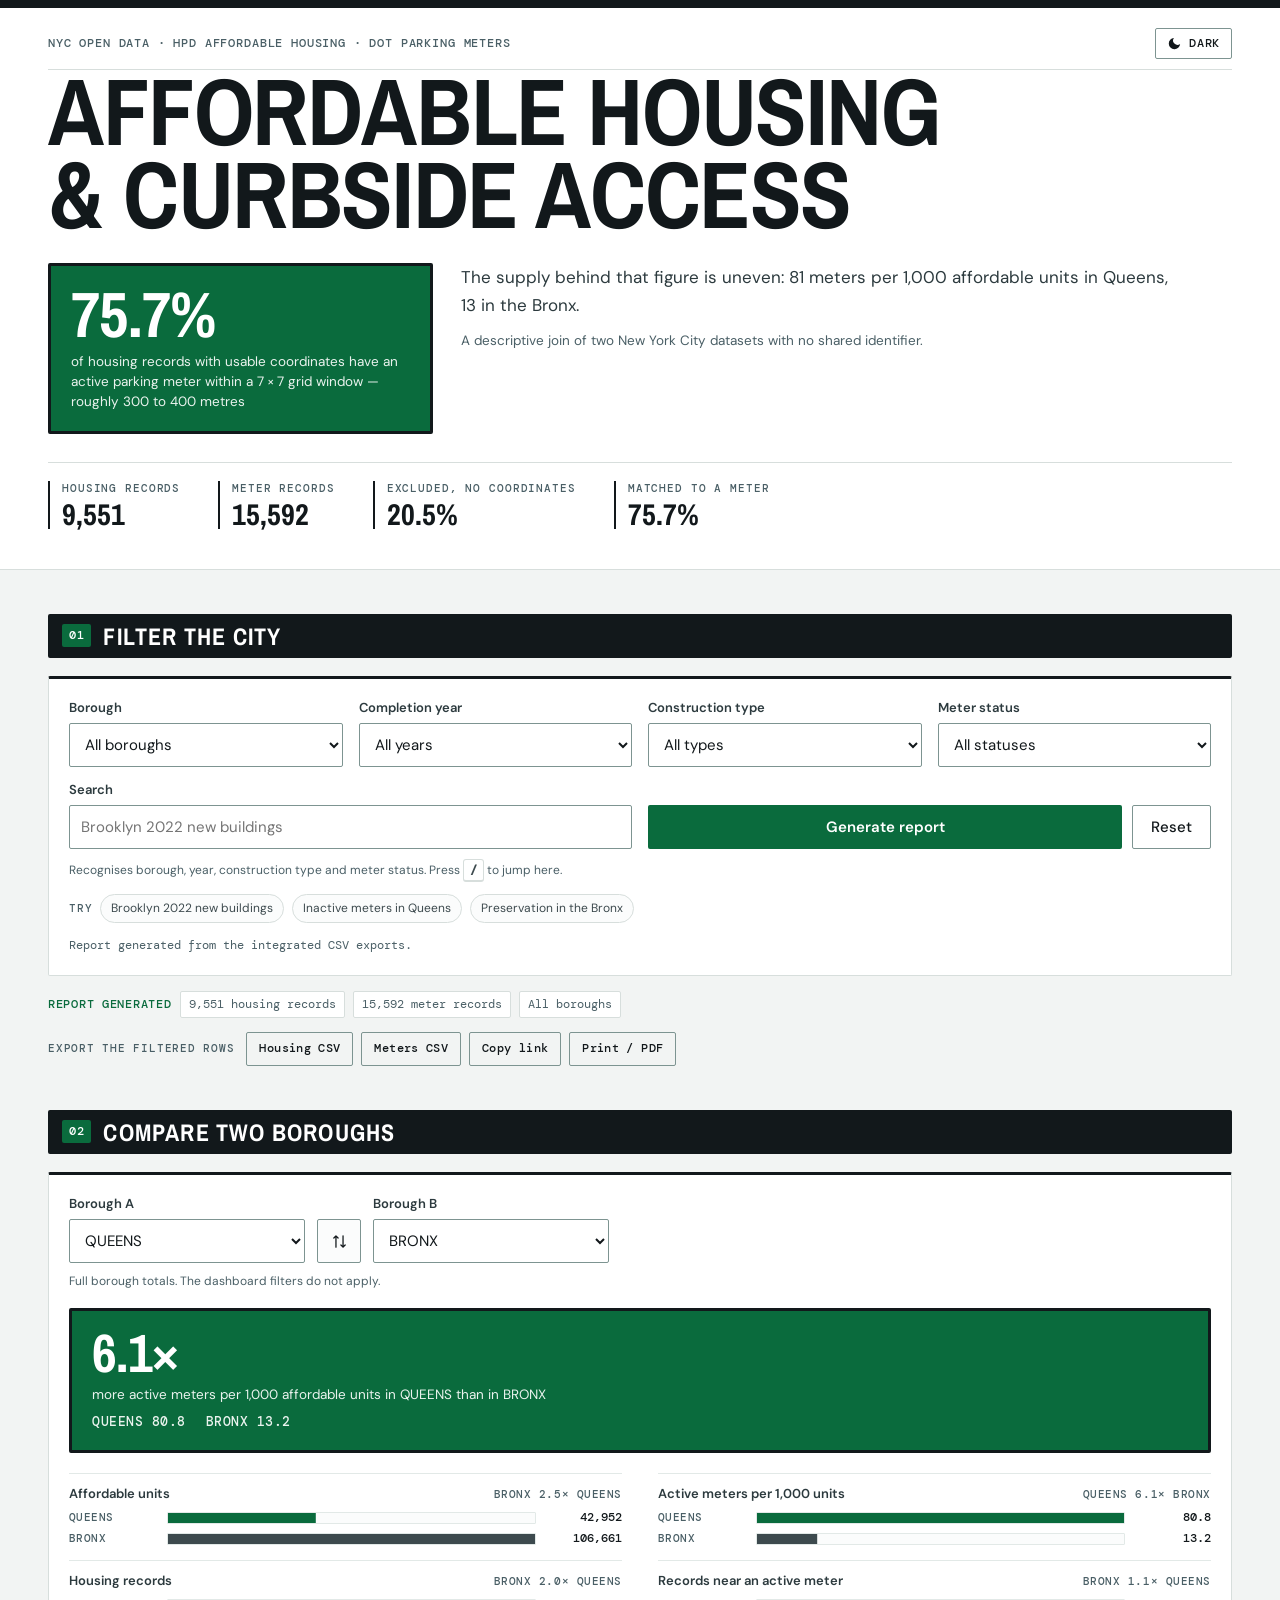
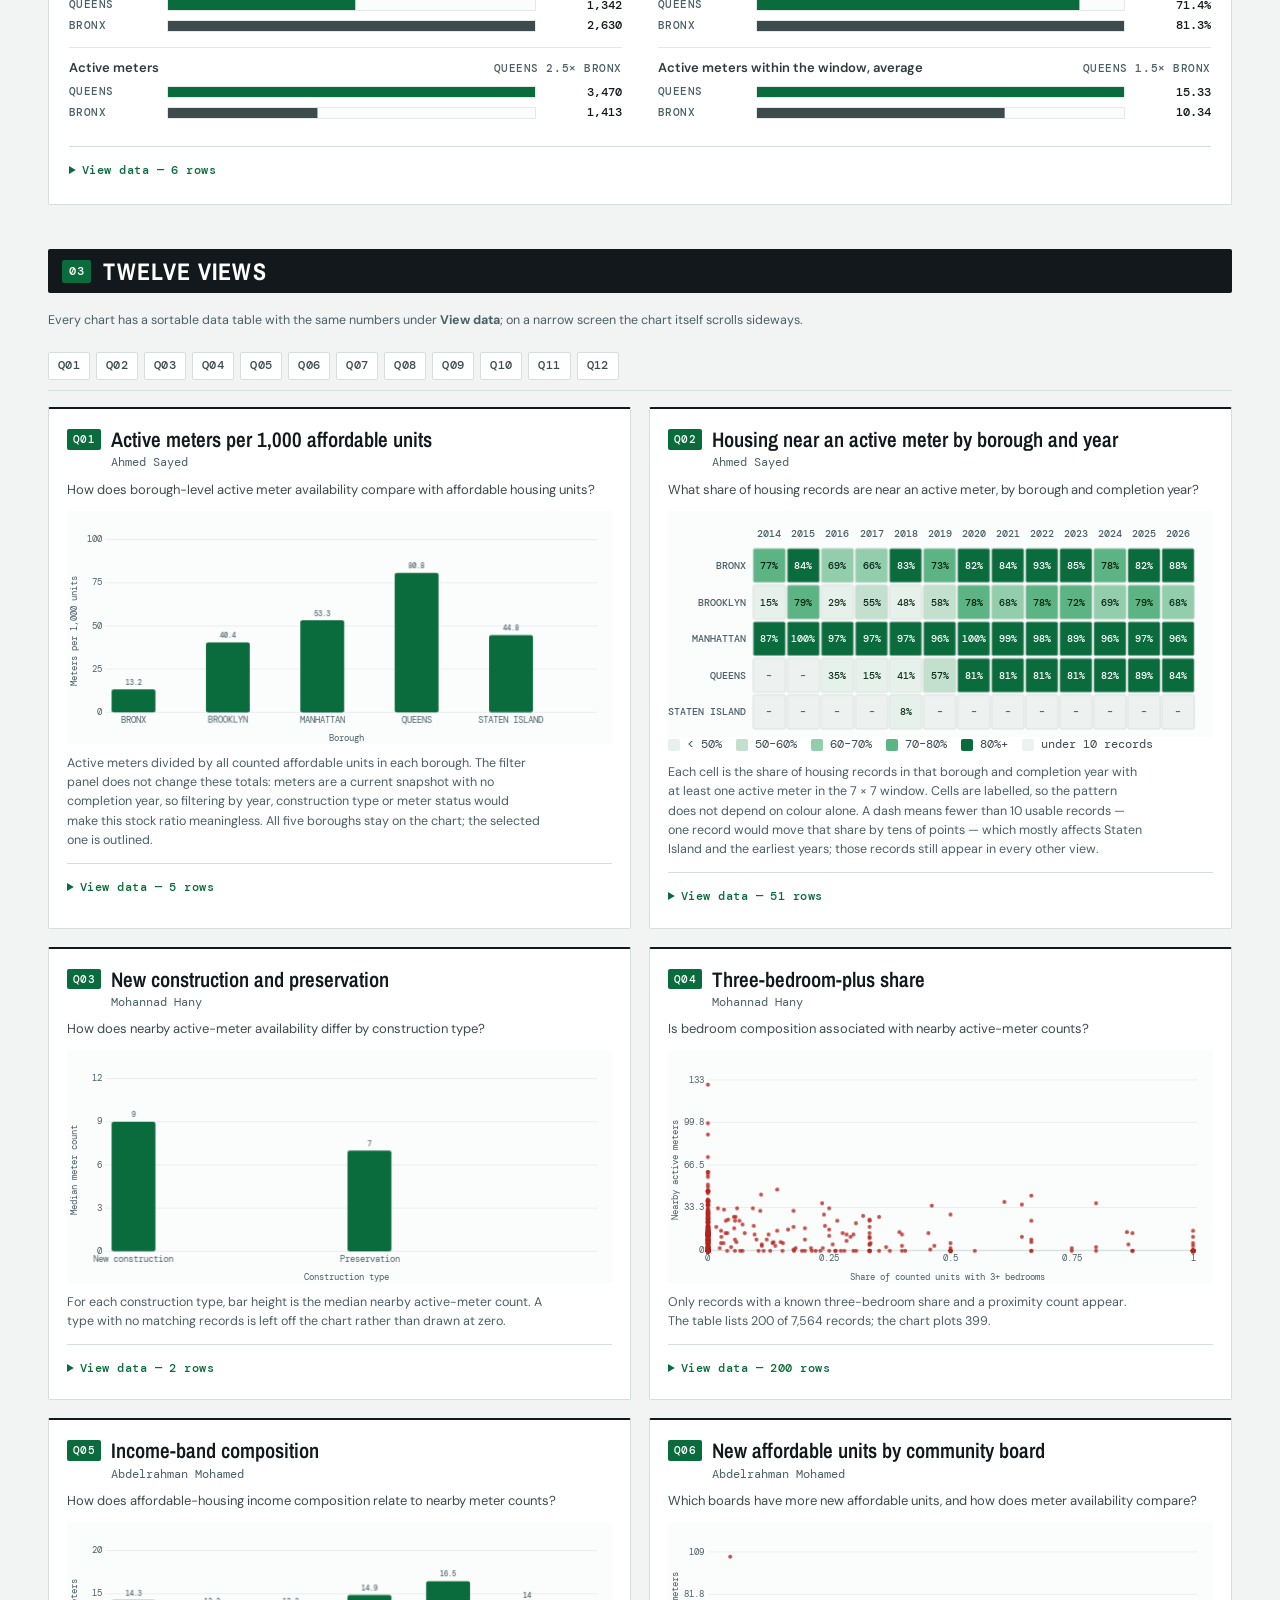
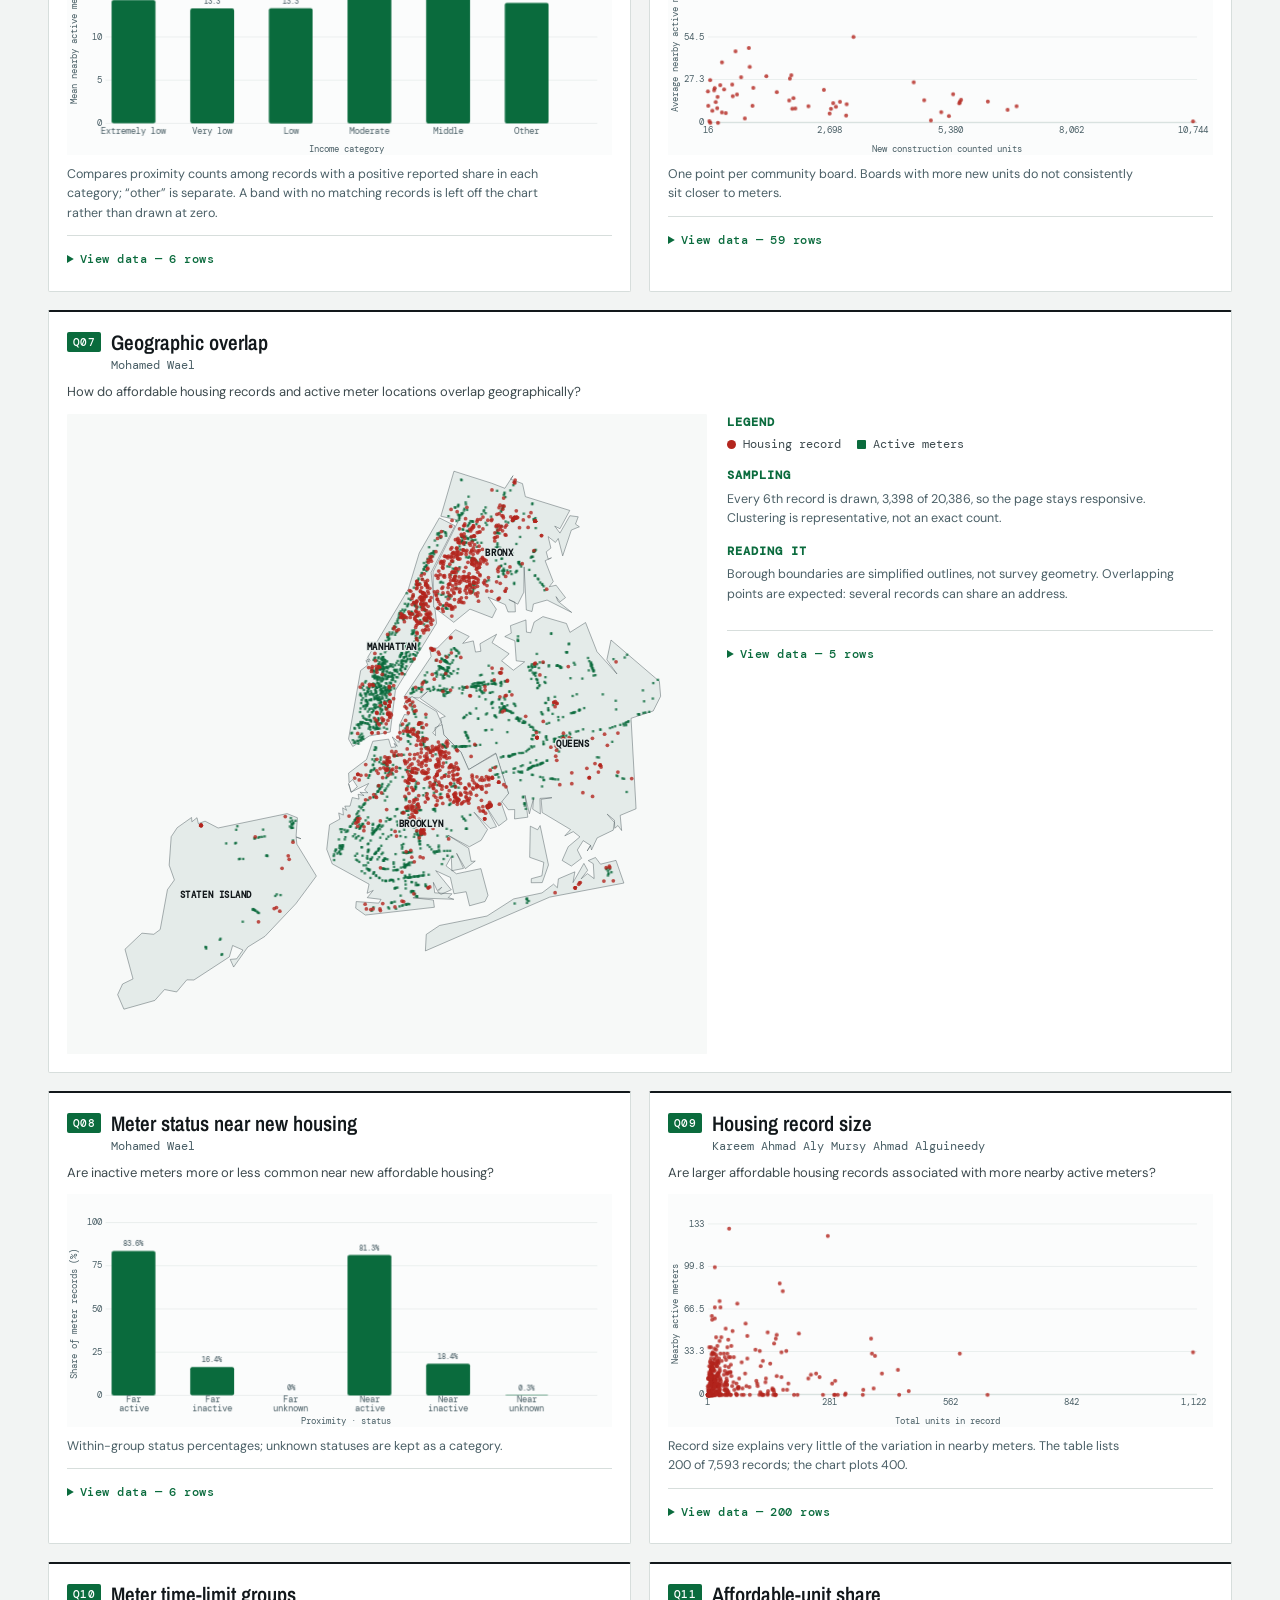
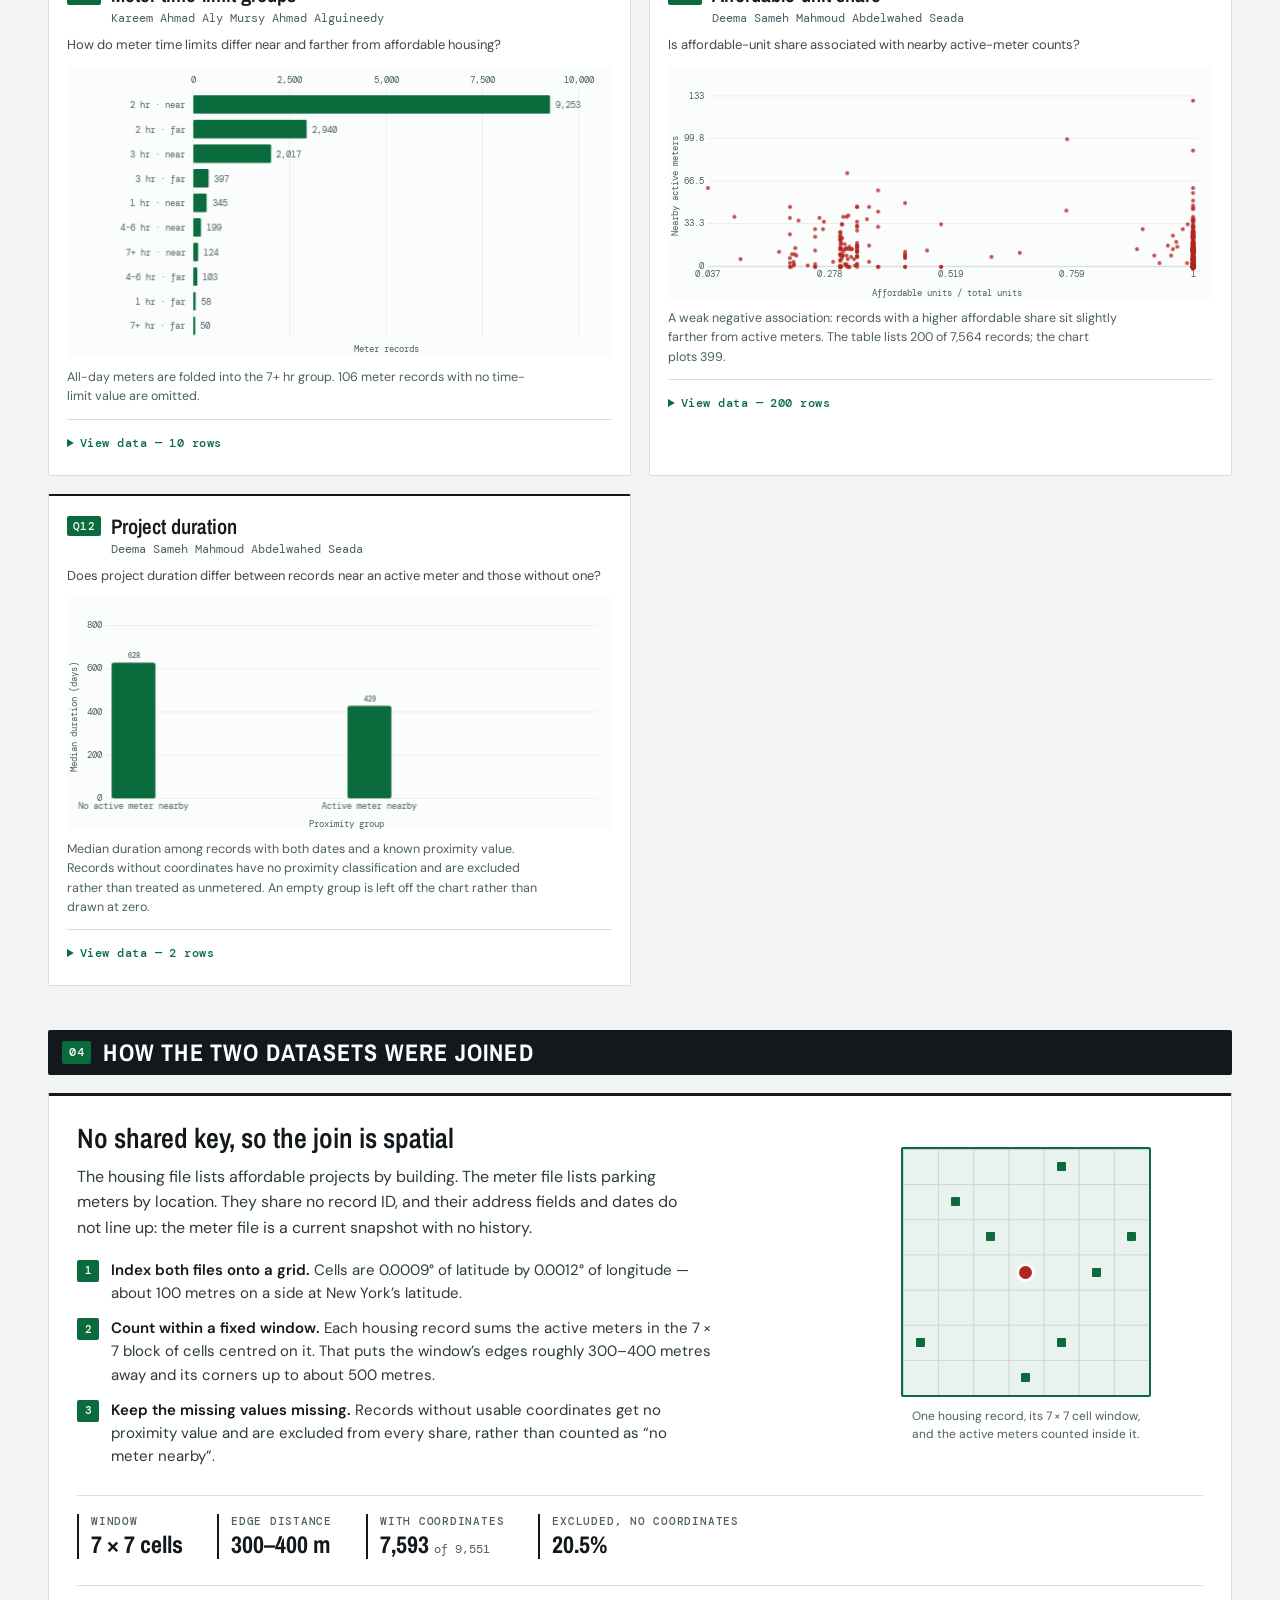
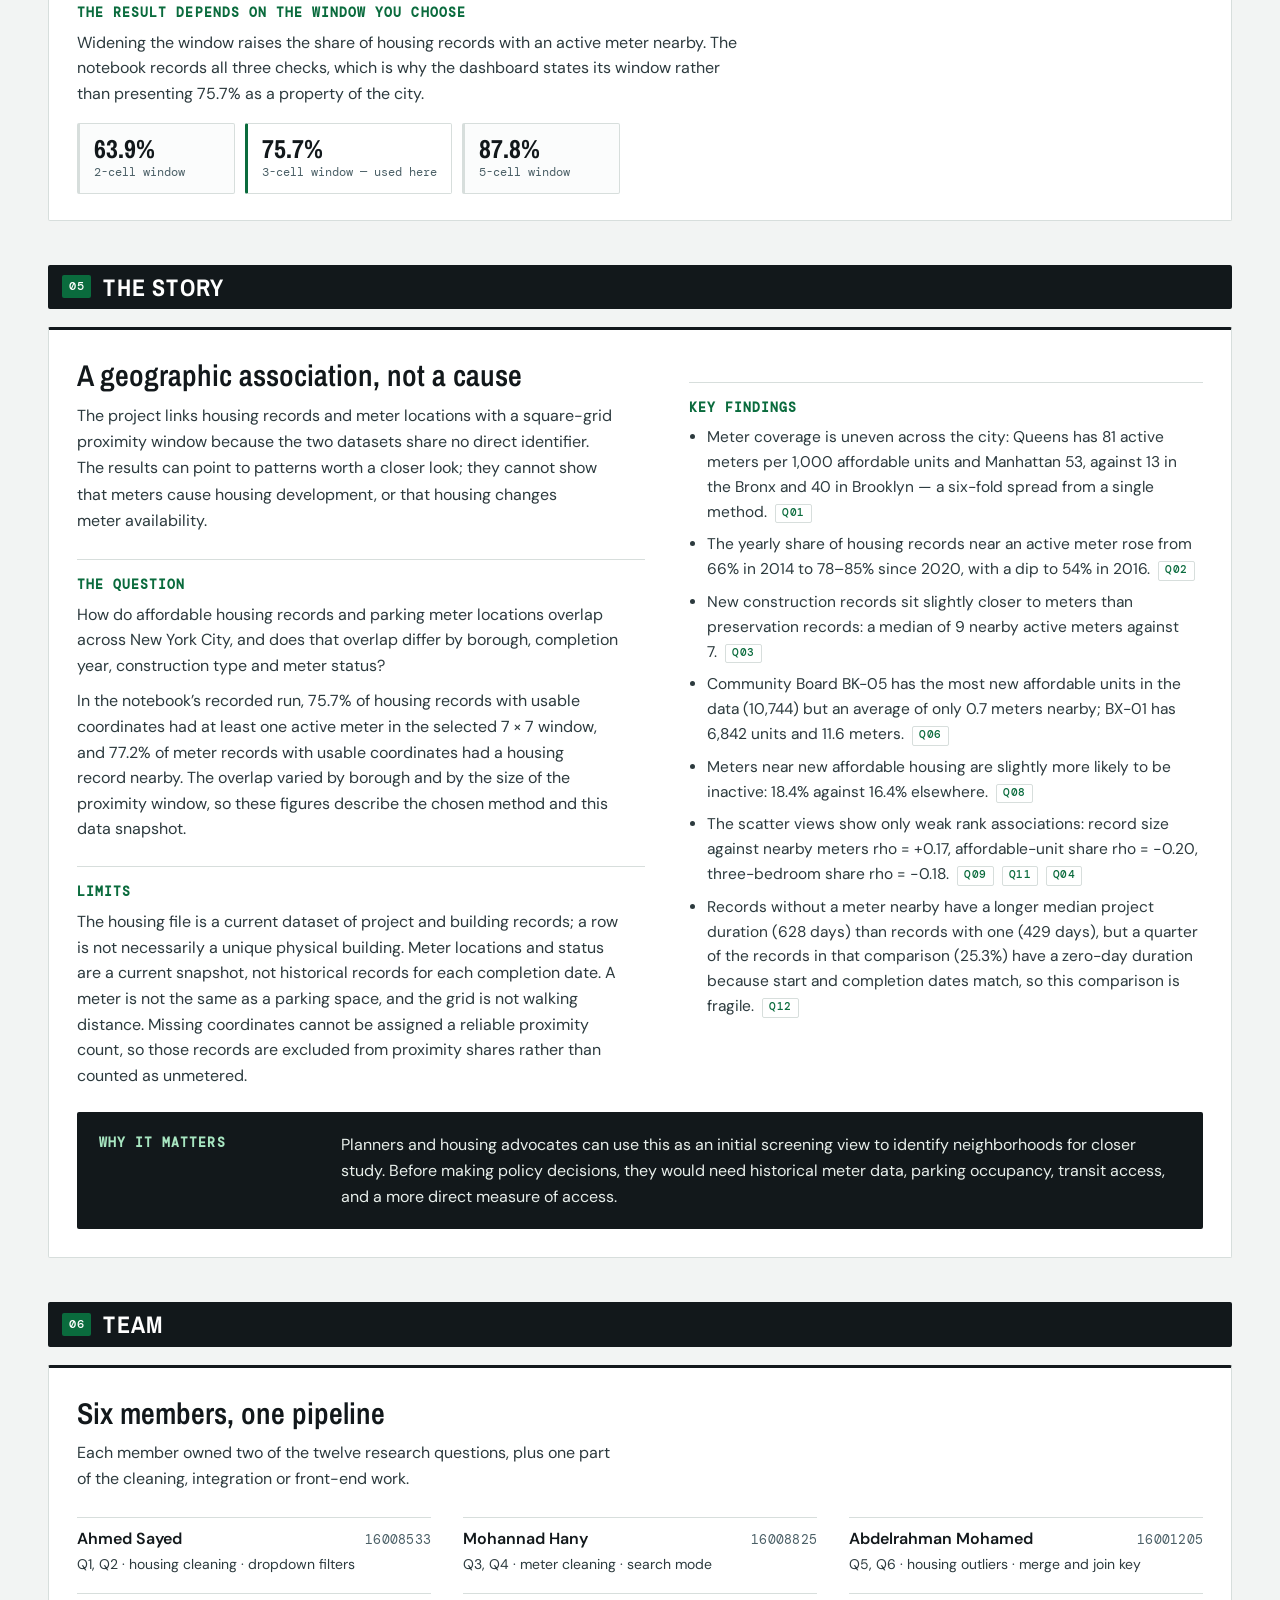
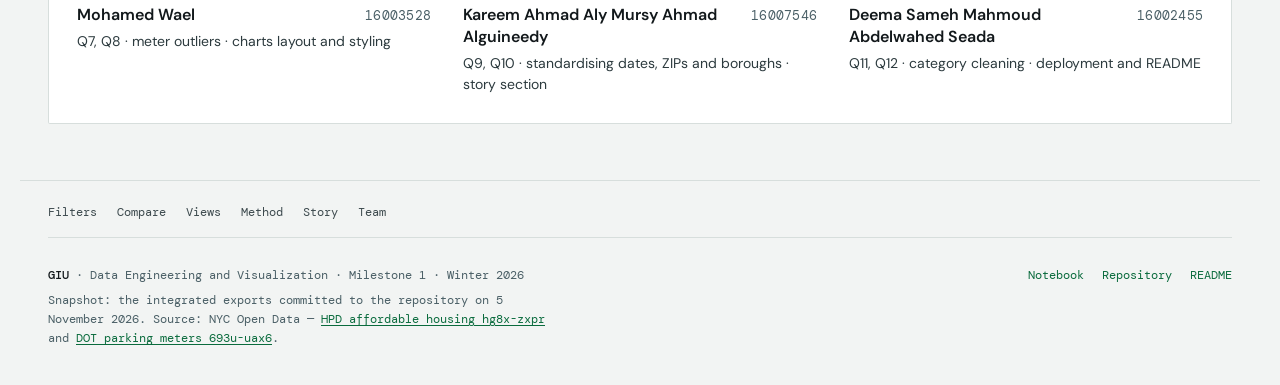
==== commit d6c0acf3: "Motion pass: interruptible comparison bars, composited stuck shadow, table fade - Comparison rows ar" ====
--- a/website/index.html
+++ b/website/index.html
@@ -147,7 +147,9 @@
   <h2 class="section-bar" id="views"><span class="bar-num">03</span> Twelve views</h2>
   <p class="views-hint">Every chart has a sortable data table with the same numbers under <strong>View data</strong>; on a narrow screen the chart itself scrolls sideways.</p>
   <div class="views">
-    <nav class="chart-index" id="chart-index" aria-label="Jump to a chart"></nav>
+    <div class="index-sticky">
+      <nav class="chart-index" id="chart-index" aria-label="Jump to a chart"></nav>
+    </div>
     <section id="charts-grid" class="charts-grid" aria-busy="true">
       <article class="panel chart-panel skeleton" aria-hidden="true">
         <span class="sk-line sk-line--tab"></span>
--- a/website/styles.css
+++ b/website/styles.css
@@ -1,4 +1,4 @@
-/* Signage system: NYC parking-regulation vernacular — condensed caps,
+﻿/* Signage system: NYC parking-regulation vernacular â€” condensed caps,
    black bars, regulation green for meters, red for housing records.
    Tokens are split into text / surface / structure so one dark palette
    can override them without touching a single component rule. */
@@ -45,7 +45,7 @@
   --impact-text: #e8efeb;
   --impact-accent: #a8e6c1;
 
-  /* sequential ramp for the heatmap: low → high */
+  /* sequential ramp for the heatmap: low â†’ high */
   --heat-1: #e7f1eb; --heat-1-ink: #12321f;
   --heat-2: #c2e0cd; --heat-2-ink: #0b2a1a;
   --heat-3: #93ceac; --heat-3-ink: #08281a;
@@ -604,28 +604,42 @@
 /* Sticky inside `.views`, the wrapper around the index and the grid: the
    containing block ends with the last chart, so the index leaves the screen at
    Q12 instead of staying pinned through the story and team sections. */
-.chart-index {
+/* The sticky wrapper, not the nav, carries the shadow: the nav's own
+   overflow-x would clip a pseudo-element's box-shadow. The wrapper's padding
+   keeps the ground behind the bar while pinned, and the shadow composites on
+   opacity, the way .chart-panel::after does. */
+.index-sticky {
   position: sticky;
   top: 0;
   z-index: 20;
+  background: var(--ground);
+  padding-bottom: 16px;
+}
+
+.index-sticky::after {
+  content: "";
+  position: absolute;
+  inset: 0;
+  box-shadow: 0 12px 20px -16px rgba(0, 0, 0, .55);
+  opacity: 0;
+  pointer-events: none;
+  transition: opacity var(--dur-base) var(--ease-out);
+}
+
+.index-sticky.is-stuck::after { opacity: 1; }
+
+.chart-index {
   display: flex;
   gap: 6px;
   overflow-x: auto;
   padding: 10px 0;
-  margin: 0 0 16px;
-  background: var(--ground);
   border-bottom: 1px solid var(--hair);
   scrollbar-width: thin;
   scrollbar-color: var(--axis) transparent;
-  transition: box-shadow var(--dur-base) var(--ease-out);
-}
-
-/* Lifts off the charts once it is actually pinned; at its natural position
-   the border alone is the separator. */
-.chart-index.is-stuck { box-shadow: 0 12px 20px -16px rgba(0, 0, 0, .55); }
+}
 
 /* A visible thumb only when the row actually overflows: at 1280px all twelve
-   chips fit and nothing is drawn. Hiding it entirely left no cue that Q08–Q12
+   chips fit and nothing is drawn. Hiding it entirely left no cue that Q08â€“Q12
    existed on a phone. */
 .chart-index::-webkit-scrollbar { height: 6px; }
 .chart-index::-webkit-scrollbar-thumb { background: var(--axis); border-radius: 3px; }
@@ -867,7 +881,7 @@
 /* Chart marks arrive when their panel first reaches the viewport: bars grow
    from their baseline, points and heat cells fade in with a short stagger. The
    class is added once per panel by an IntersectionObserver, so a Generate after
-   that is just the crossfade — the data does not replay its entrance. */
+   that is just the crossfade â€” the data does not replay its entrance. */
 @media (prefers-reduced-motion: no-preference) {
   .chart-panel.is-revealed .bar-col,
   .chart-panel.is-revealed .bar-row {
@@ -934,7 +948,7 @@
 
 .wide-body { display: grid; gap: 20px; align-items: start; }
 
-/* A square map at full panel width was the tallest object on the page — one
+/* A square map at full panel width was the tallest object on the page â€” one
    viewport for one of twelve charts. */
 .chart-panel--wide .chart { max-width: 640px; }
 
@@ -1124,7 +1138,7 @@
 
 .swap-btn:active { transform: scale(.97); }
 
-/* The arrow glyph is symmetric under 180°, so the reset after the animation
+/* The arrow glyph is symmetric under 180Â°, so the reset after the animation
    is invisible and a second press turns the same way. */
 @keyframes swap-turn {
   from { transform: rotate(0); }
@@ -1219,20 +1233,20 @@
 
 .cmp-fill {
   display: block;
-  width: calc(var(--v, 0) * 100%);
+  /* Full track width scaled by the value: the number changes via --v and the
+     transform transition carries it, so a change mid-flight retargets instead
+     of restarting. Layout never moves. */
+  width: 100%;
   height: 100%;
+  transform: scaleX(var(--v, 0));
   transform-origin: left center;
+  transition: transform 320ms var(--ease-out);
 }
 
 .cmp-fill--a { background: var(--green); }
 .cmp-fill--b { background: var(--soft); }
 
 @media (prefers-reduced-motion: no-preference) {
-  .cmp-fill {
-    animation: grow-right 320ms var(--ease-out) both;
-    animation-delay: calc(var(--i, 0) * 45ms);
-  }
-
   /* The sign is recreated on every change, so the ratio arrives instead of
      teleporting. Reduced motion drops it with no extra rule. */
   .cmp-sign {
@@ -1554,6 +1568,9 @@
   text-decoration: none;
   white-space: nowrap;
   vertical-align: 1px;
+  transition: background-color var(--dur-fast) ease,
+              border-color var(--dur-fast) ease,
+              color var(--dur-fast) ease;
 }
 
 @media (hover: hover) and (pointer: fine) {
@@ -1711,6 +1728,8 @@
   color: var(--soft);
   text-decoration: none;
   border-bottom: 1px solid transparent;
+  transition: border-color var(--dur-fast) ease,
+              color var(--dur-fast) ease;
 }
 
 @media (hover: hover) and (pointer: fine) {
@@ -1811,6 +1830,9 @@
   .swap-btn:active,
   .chart-index a:active,
   .chip:active { transform: none; }
+
+  /* The comparison bars jump straight to their new widths. */
+  .cmp-fill { transition: none; }
 
   .swap-btn svg { animation: none !important; }
 
@@ -1876,7 +1898,7 @@
   }
 
   .theme-toggle,
-  .chart-index,
+  .index-sticky,
   .controls,
   .compare-controls,
   .report-actions,
@@ -1992,7 +2014,7 @@
   .sensitivity-list li { min-width: 100%; }
 }
 
-/* Size by pointer capability, not viewport width: a 768–1024px tablet is
+/* Size by pointer capability, not viewport width: a 768â€“1024px tablet is
    coarse-pointer and would otherwise keep the 26.8px chips and 34px buttons. */
 @media (any-pointer: coarse) {
   .chip,
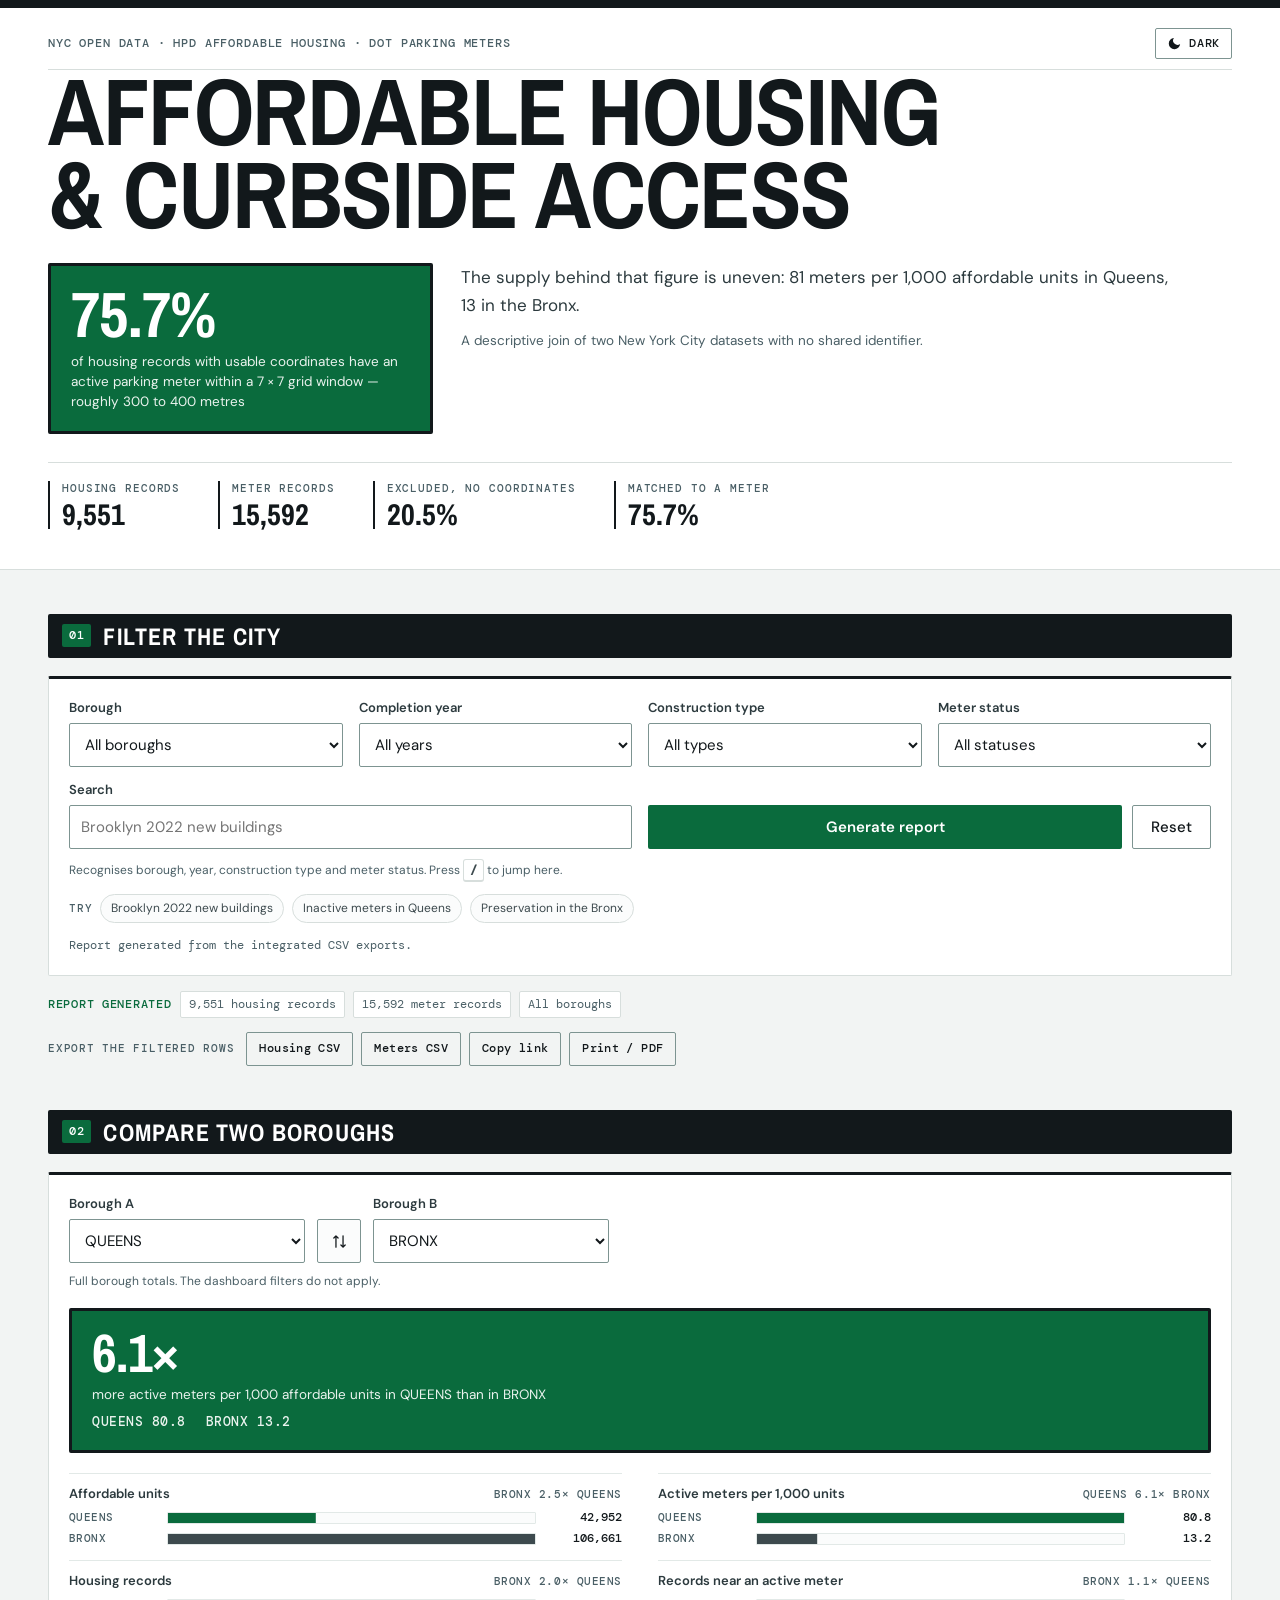
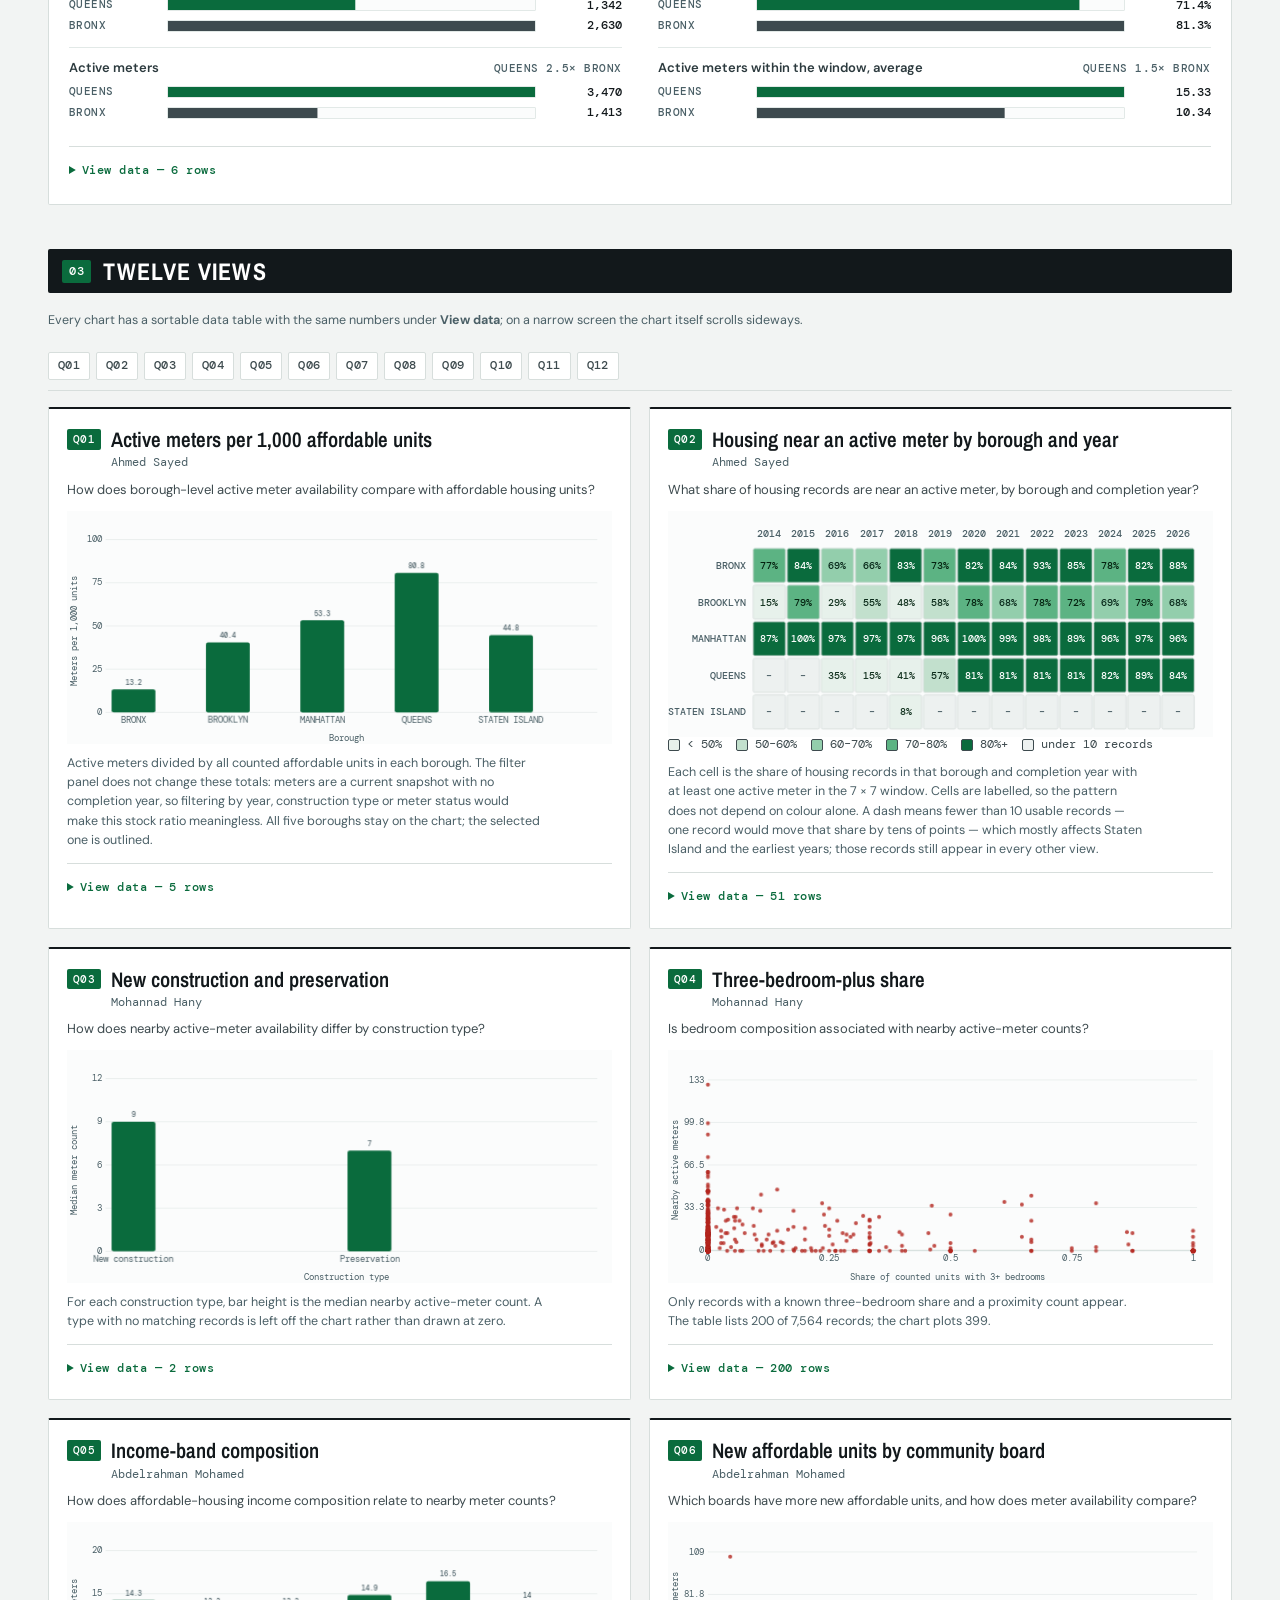
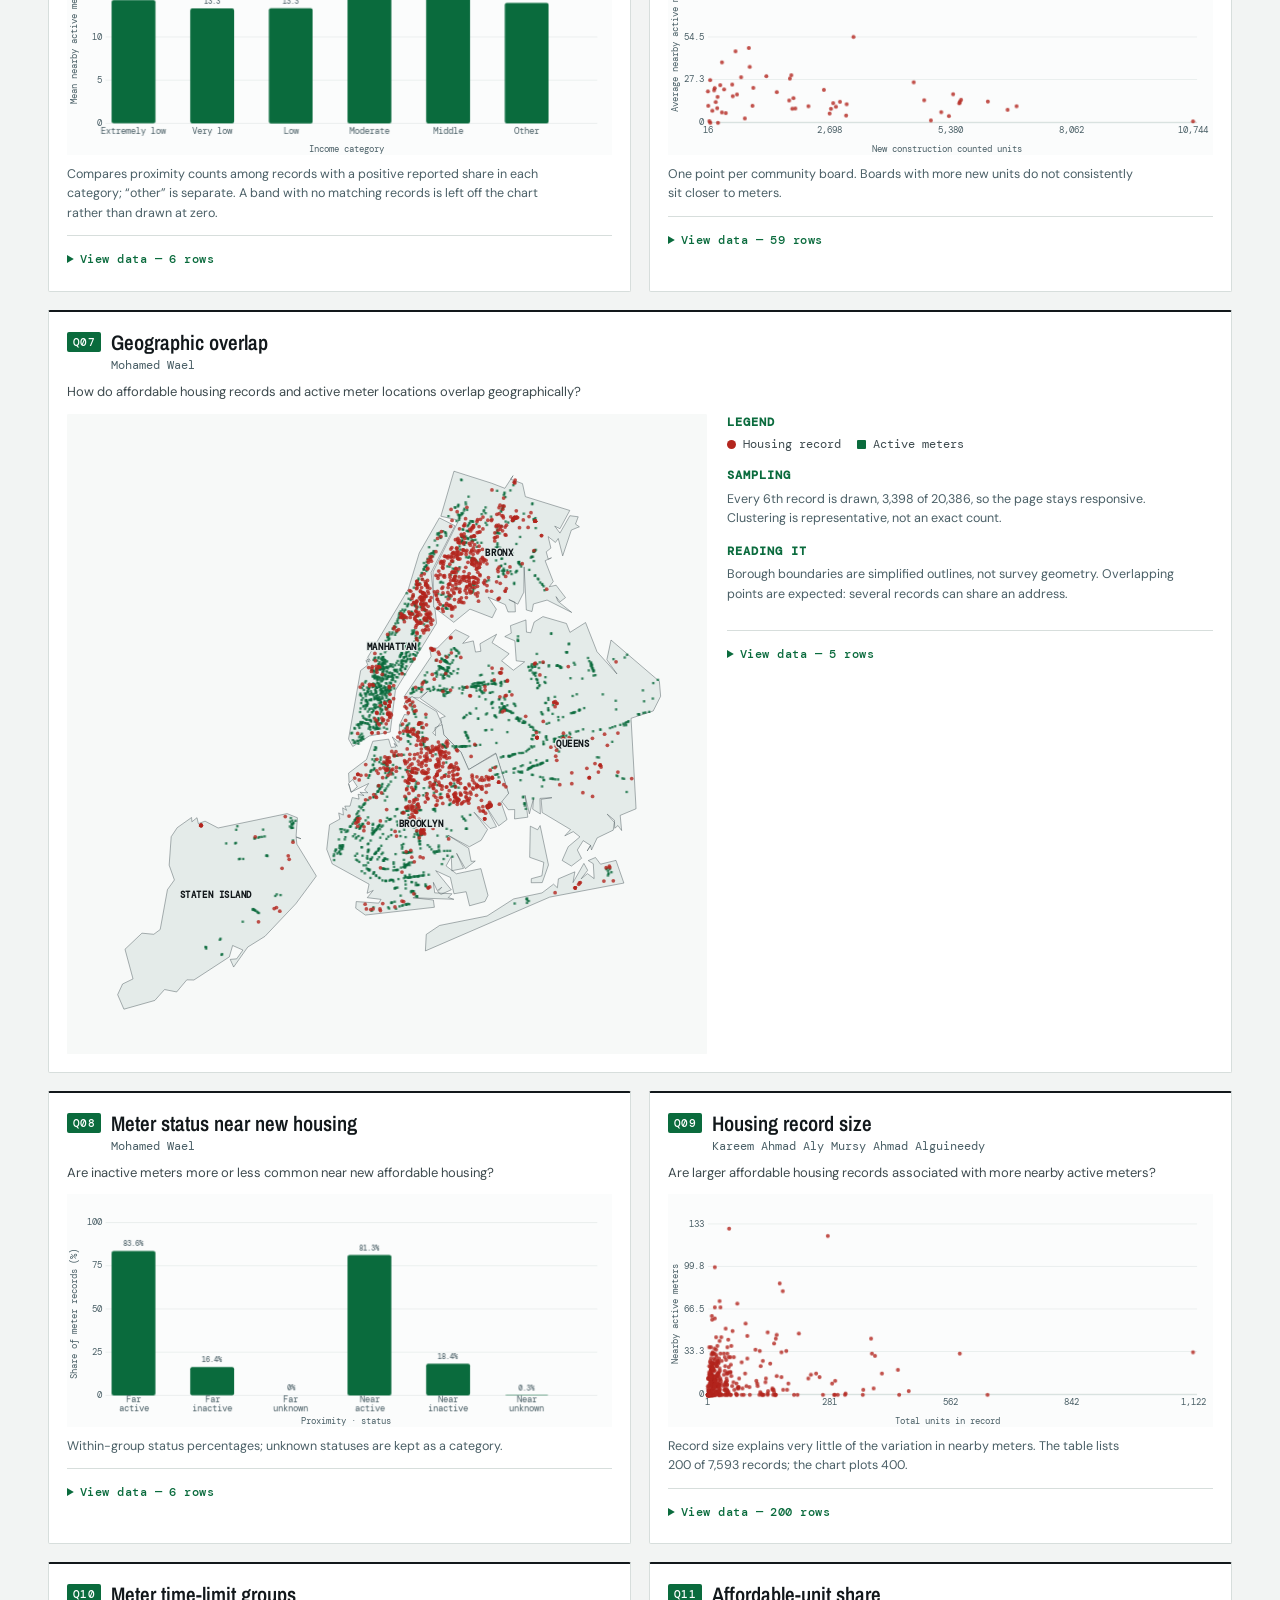
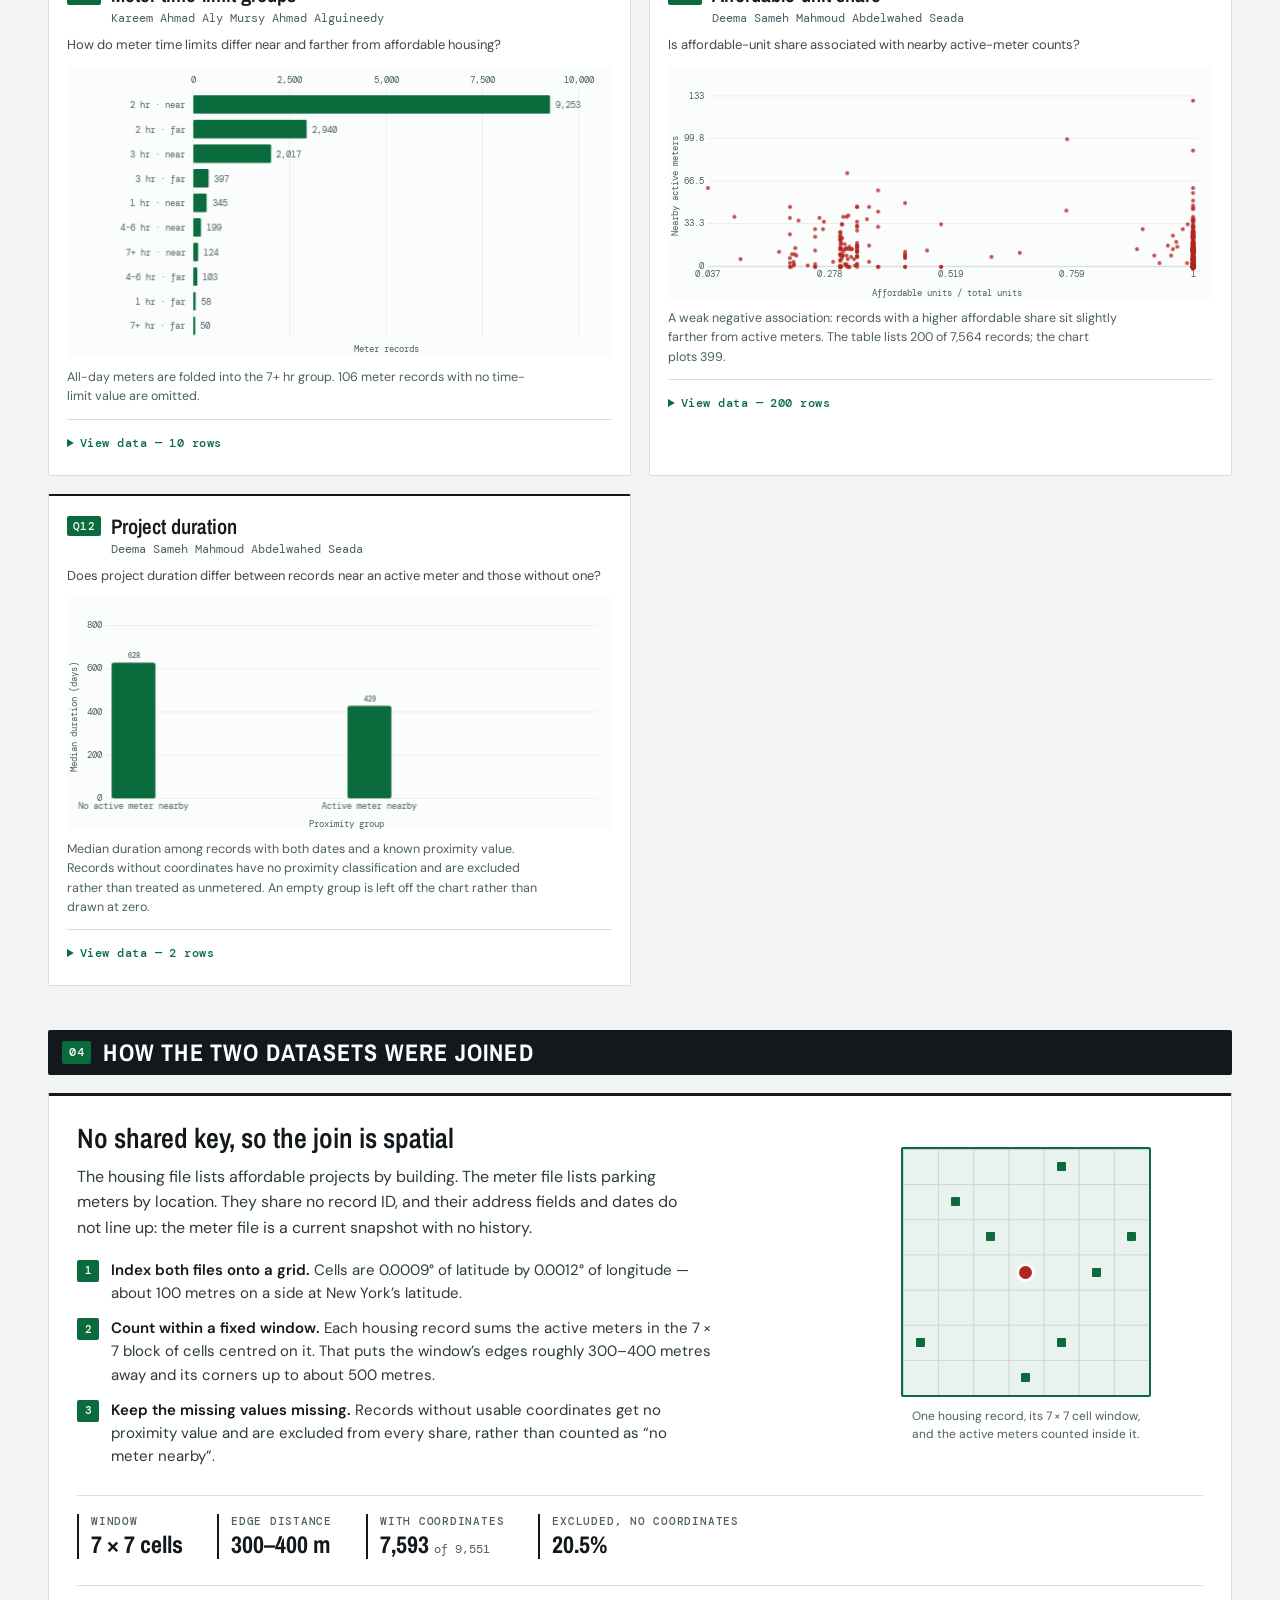
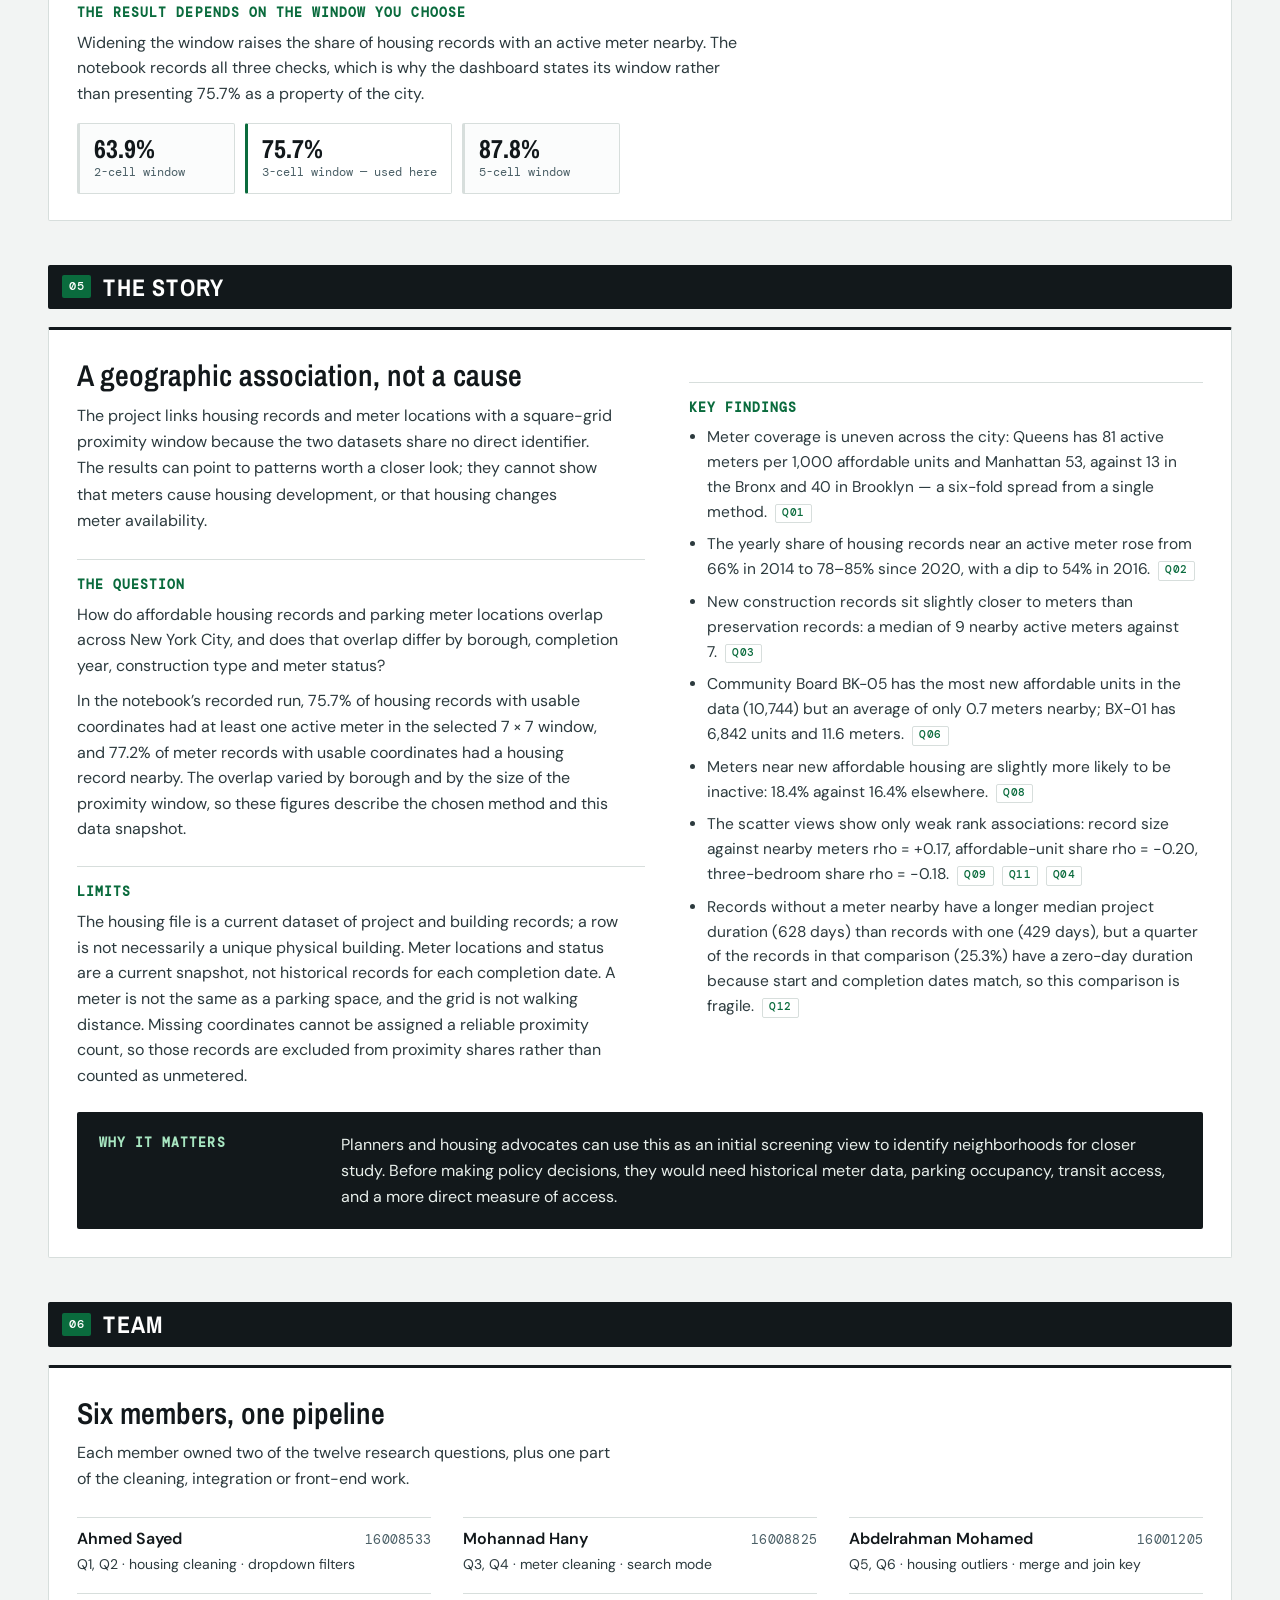
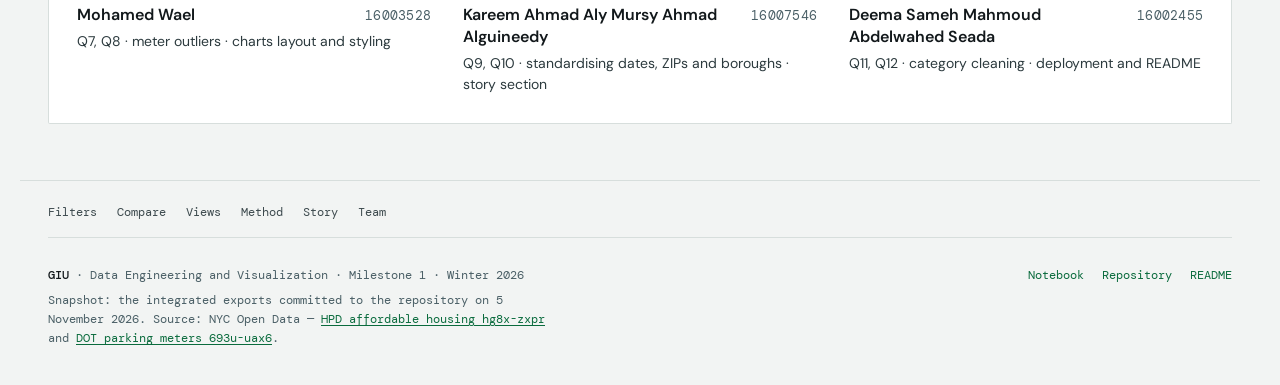
==== commit 40279c09: "Load only the font weights in use; note the synthesised mono bold Archivo Narrow 400 was fetched and" ====
--- a/website/index.html
+++ b/website/index.html
@@ -43,7 +43,9 @@
 
 <link rel="preconnect" href="https://fonts.googleapis.com">
 <link rel="preconnect" href="https://fonts.gstatic.com" crossorigin>
-<link rel="stylesheet" href="https://fonts.googleapis.com/css2?family=Archivo+Narrow:wght@400;600;700&family=DM+Mono:wght@400;500&family=DM+Sans:wght@400;500;600;700&display=swap">
+<link rel="stylesheet" href="https://fonts.googleapis.com/css2?family=Archivo+Narrow:wght@600;700&family=DM+Mono:wght@400;500&family=DM+Sans:wght@400;500;600;700&display=swap">
+<!-- DM Mono ships no bold: the 700 mono labels (story blocks, map labels) are
+     browser-synthesised from the 500 face, everywhere, by design. -->
 <link rel="stylesheet" href="styles.css">
 </head>
 <body>
--- a/website/styles.css
+++ b/website/styles.css
@@ -137,7 +137,7 @@
   border: 1px solid var(--hair);
   border-bottom-width: 2px;
   border-radius: 3px;
-  font: 600 12px/1.5 var(--mono);
+  font: 700 12px/1.5 var(--mono);
   text-align: center;
   color: var(--soft);
 }
@@ -864,7 +864,7 @@
 .map-ground { fill: var(--map-water); }
 .borough { fill: var(--map-land); stroke: var(--soft); stroke-width: 1; stroke-opacity: .55; }
 .borough-label {
-  font: 600 12px var(--mono);
+  font: 700 12px var(--mono);
   fill: var(--ink);
   letter-spacing: .06em;
   text-anchor: middle;
@@ -978,7 +978,15 @@
 .map-legend li { display: flex; align-items: center; gap: 7px; }
 .map-legend .swatch { width: 9px; height: 9px; border-radius: 50%; background: var(--red); }
 .map-legend .swatch.meter { background: var(--green); border-radius: 1px; }
-.map-legend .heat-swatch { width: 12px; height: 12px; border-radius: 2px; }
+/* The empty-state swatch is the legend's only visible edge, so its outline
+   carries the 3:1 non-text contrast (1.4.11) — --hair would sit at ~1.1:1.
+   --soft is the same token the borough outlines use for meaningful strokes. */
+.map-legend .heat-swatch {
+  width: 12px;
+  height: 12px;
+  border-radius: 2px;
+  border: 1px solid var(--soft);
+}
 .heat-legend { gap: 8px 14px; font-size: 11.5px; }
 
 .empty {
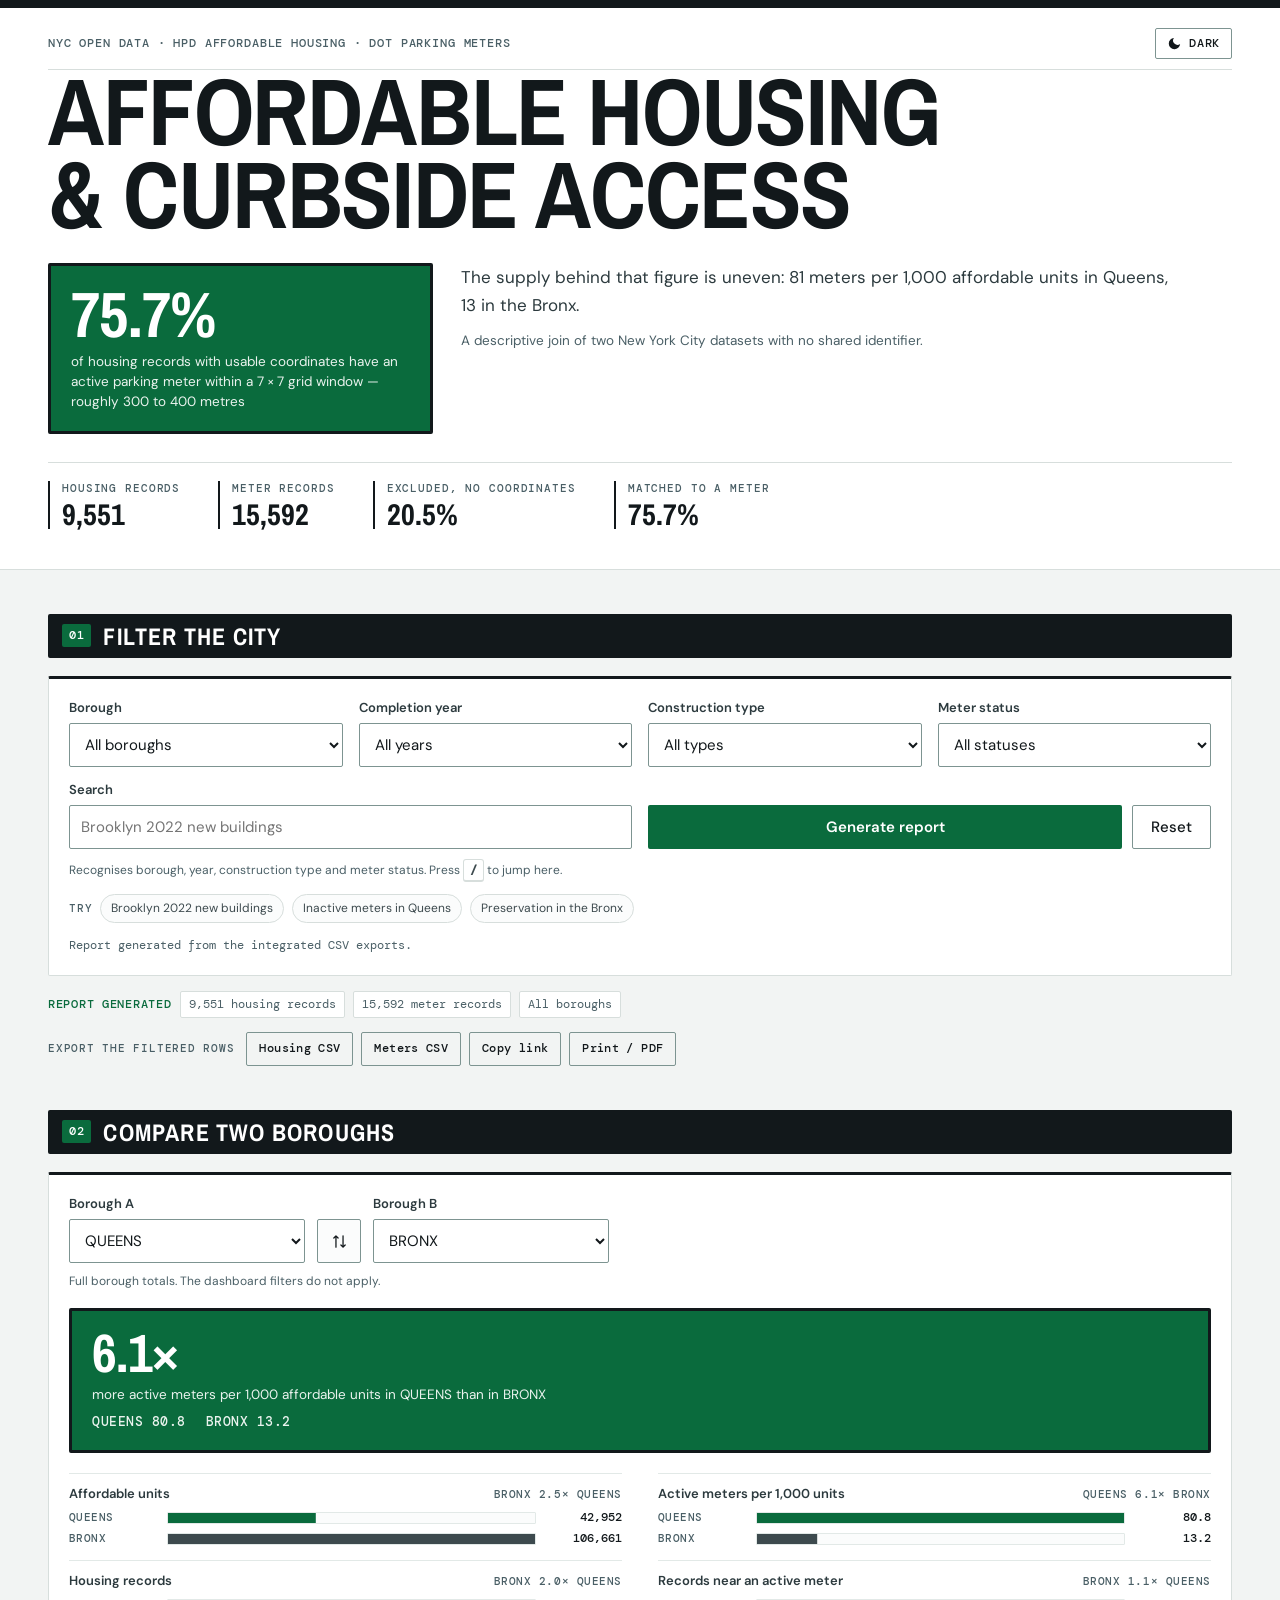
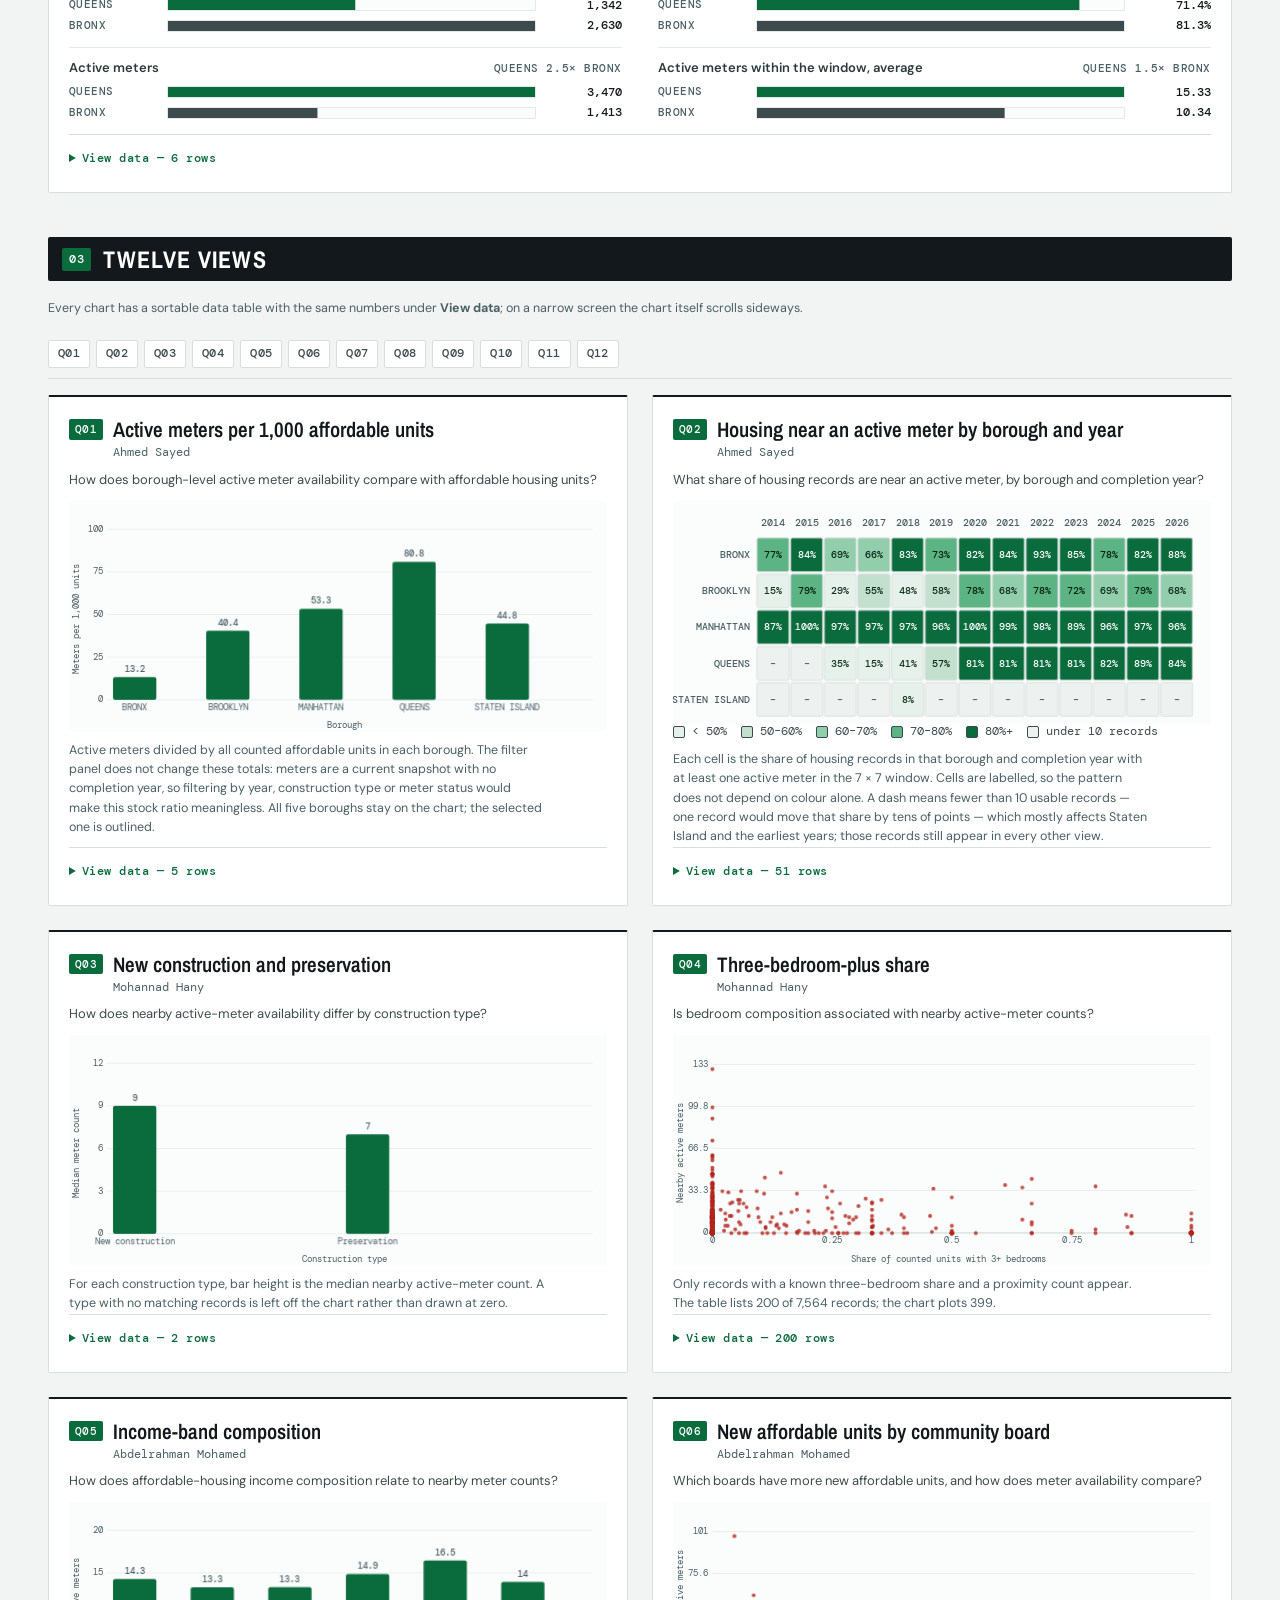
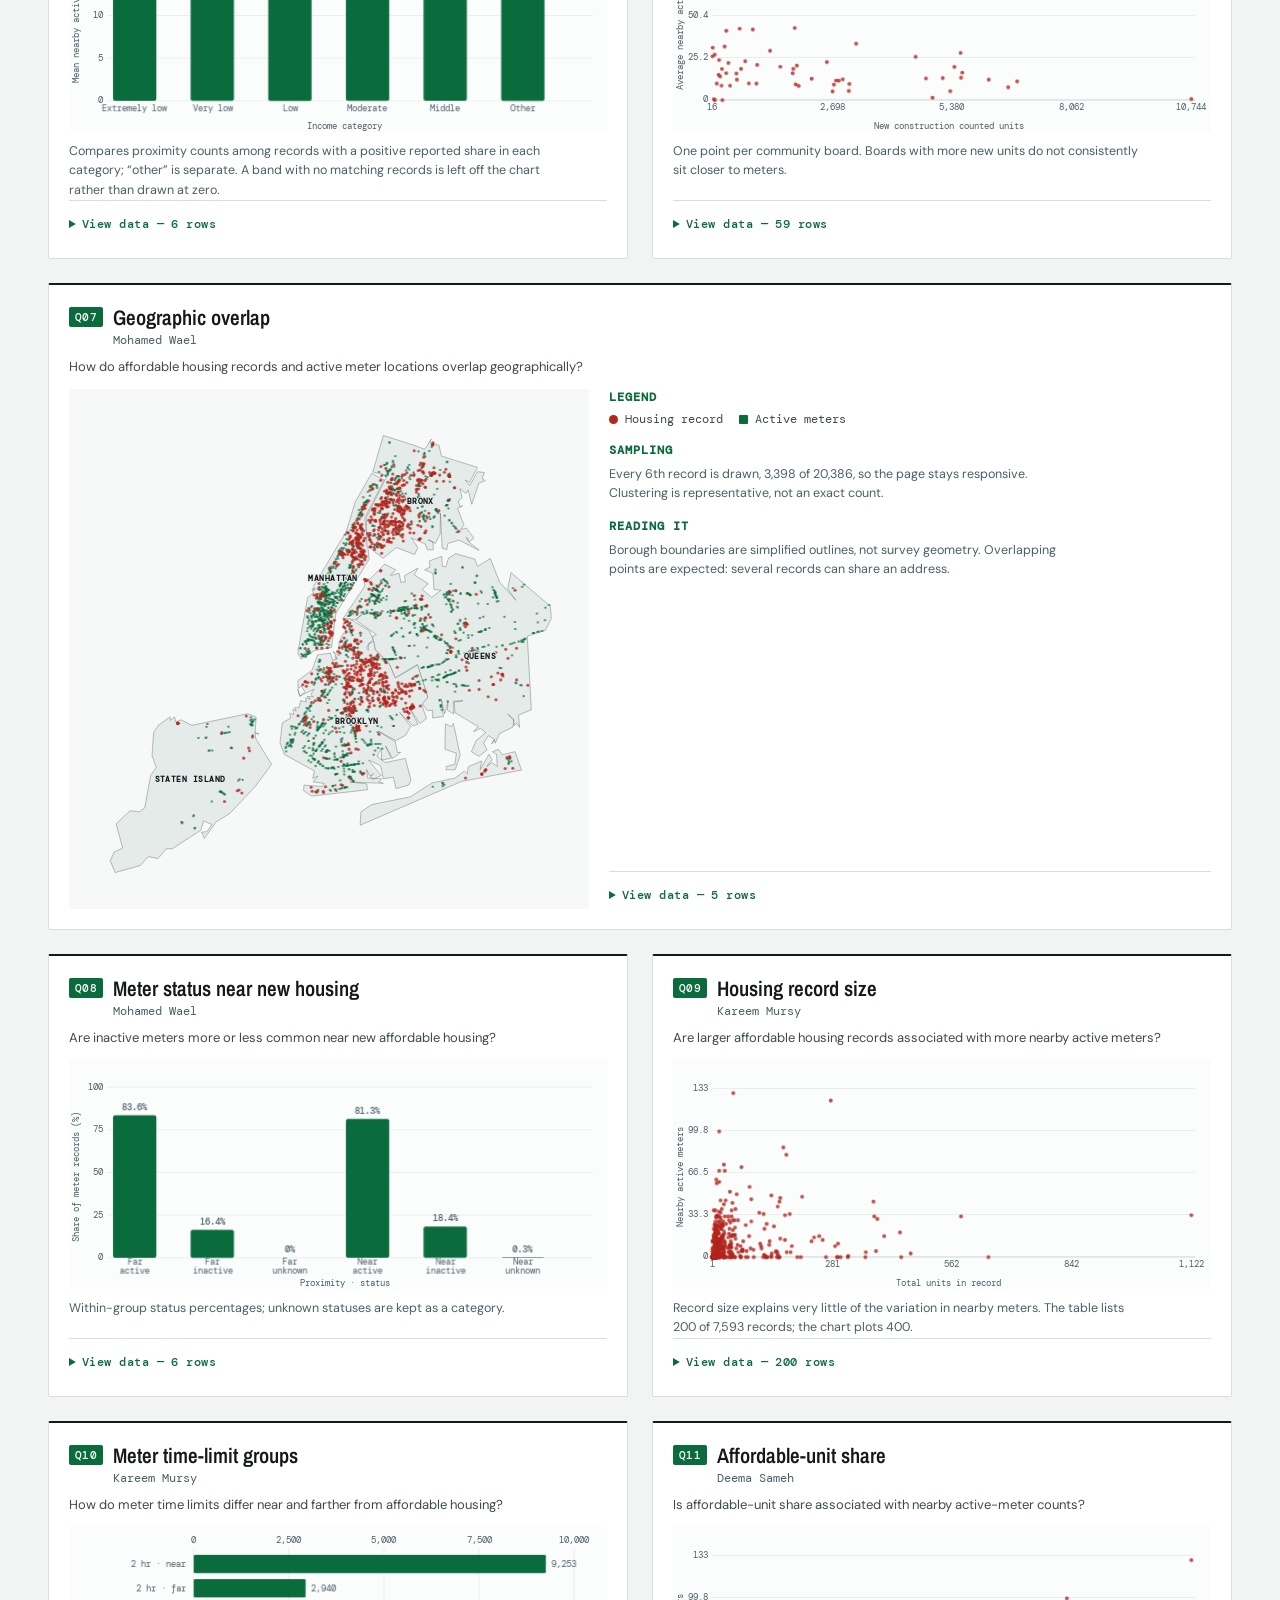
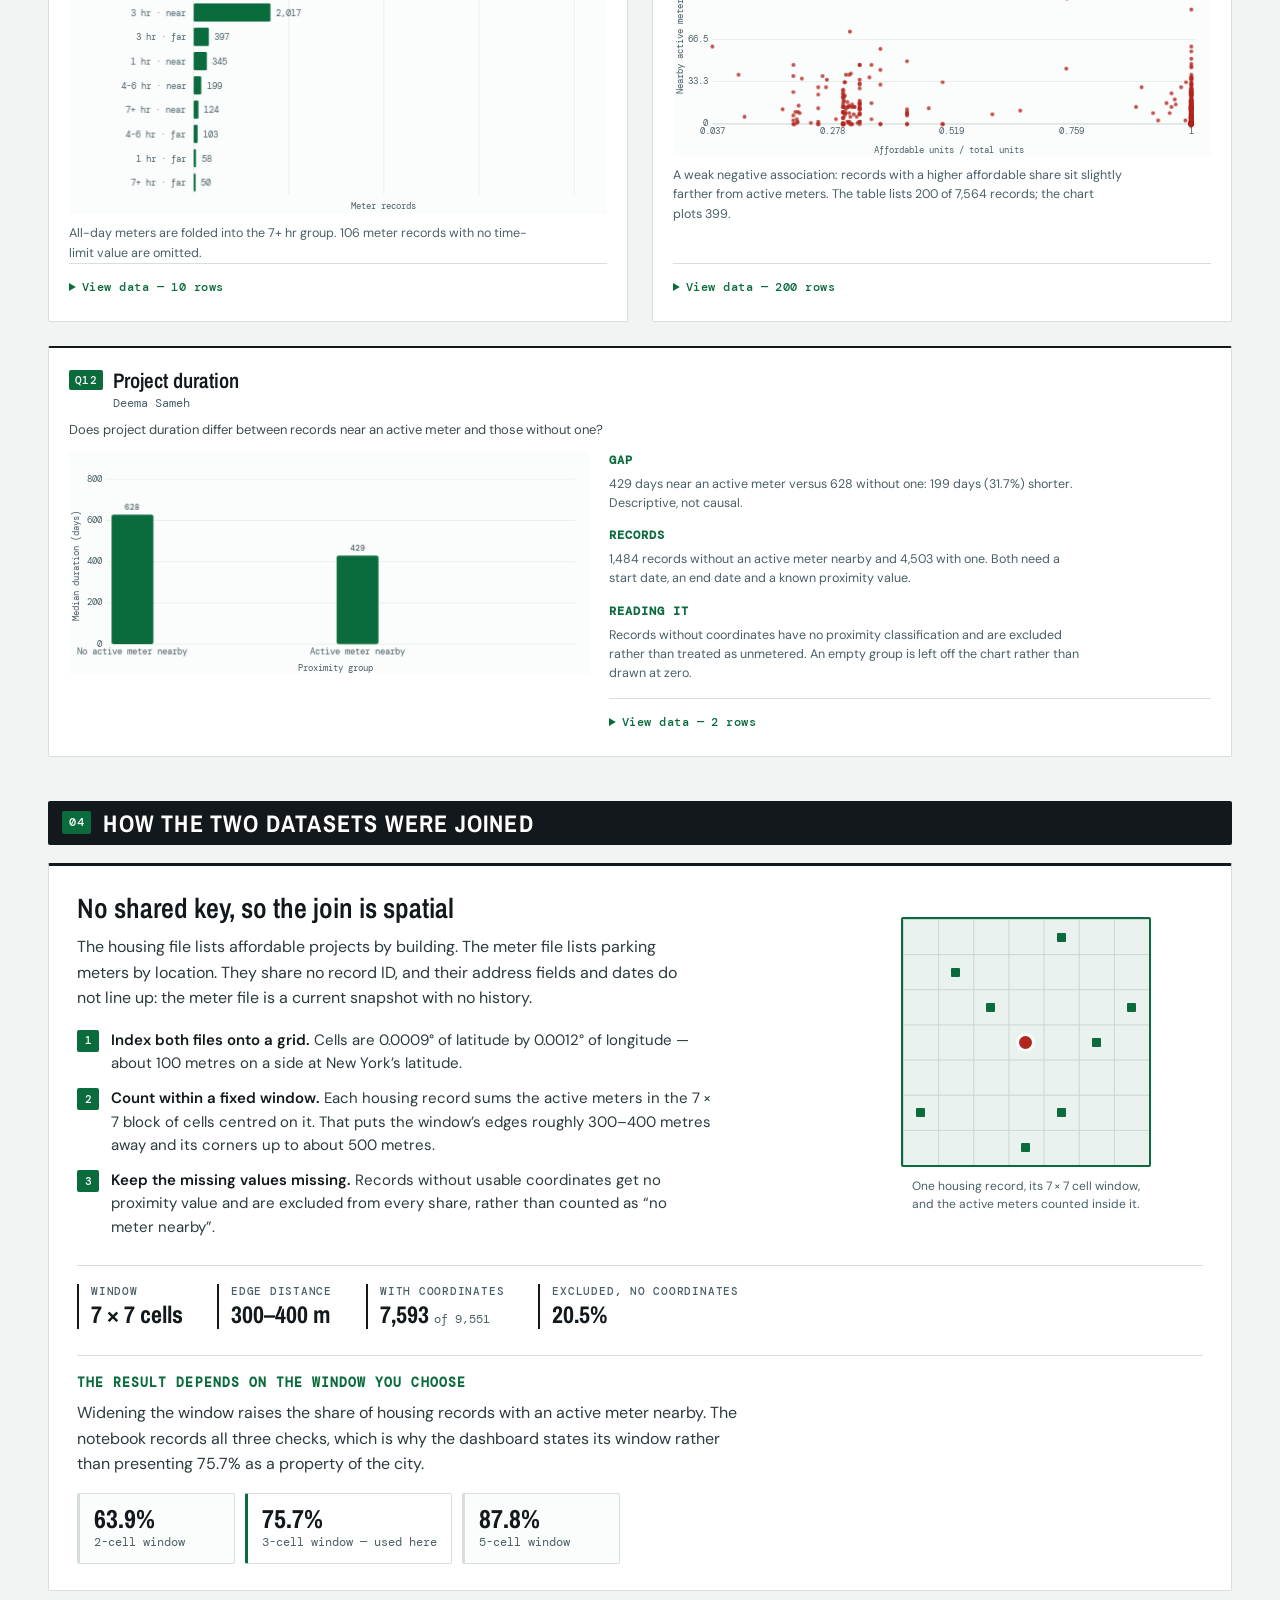
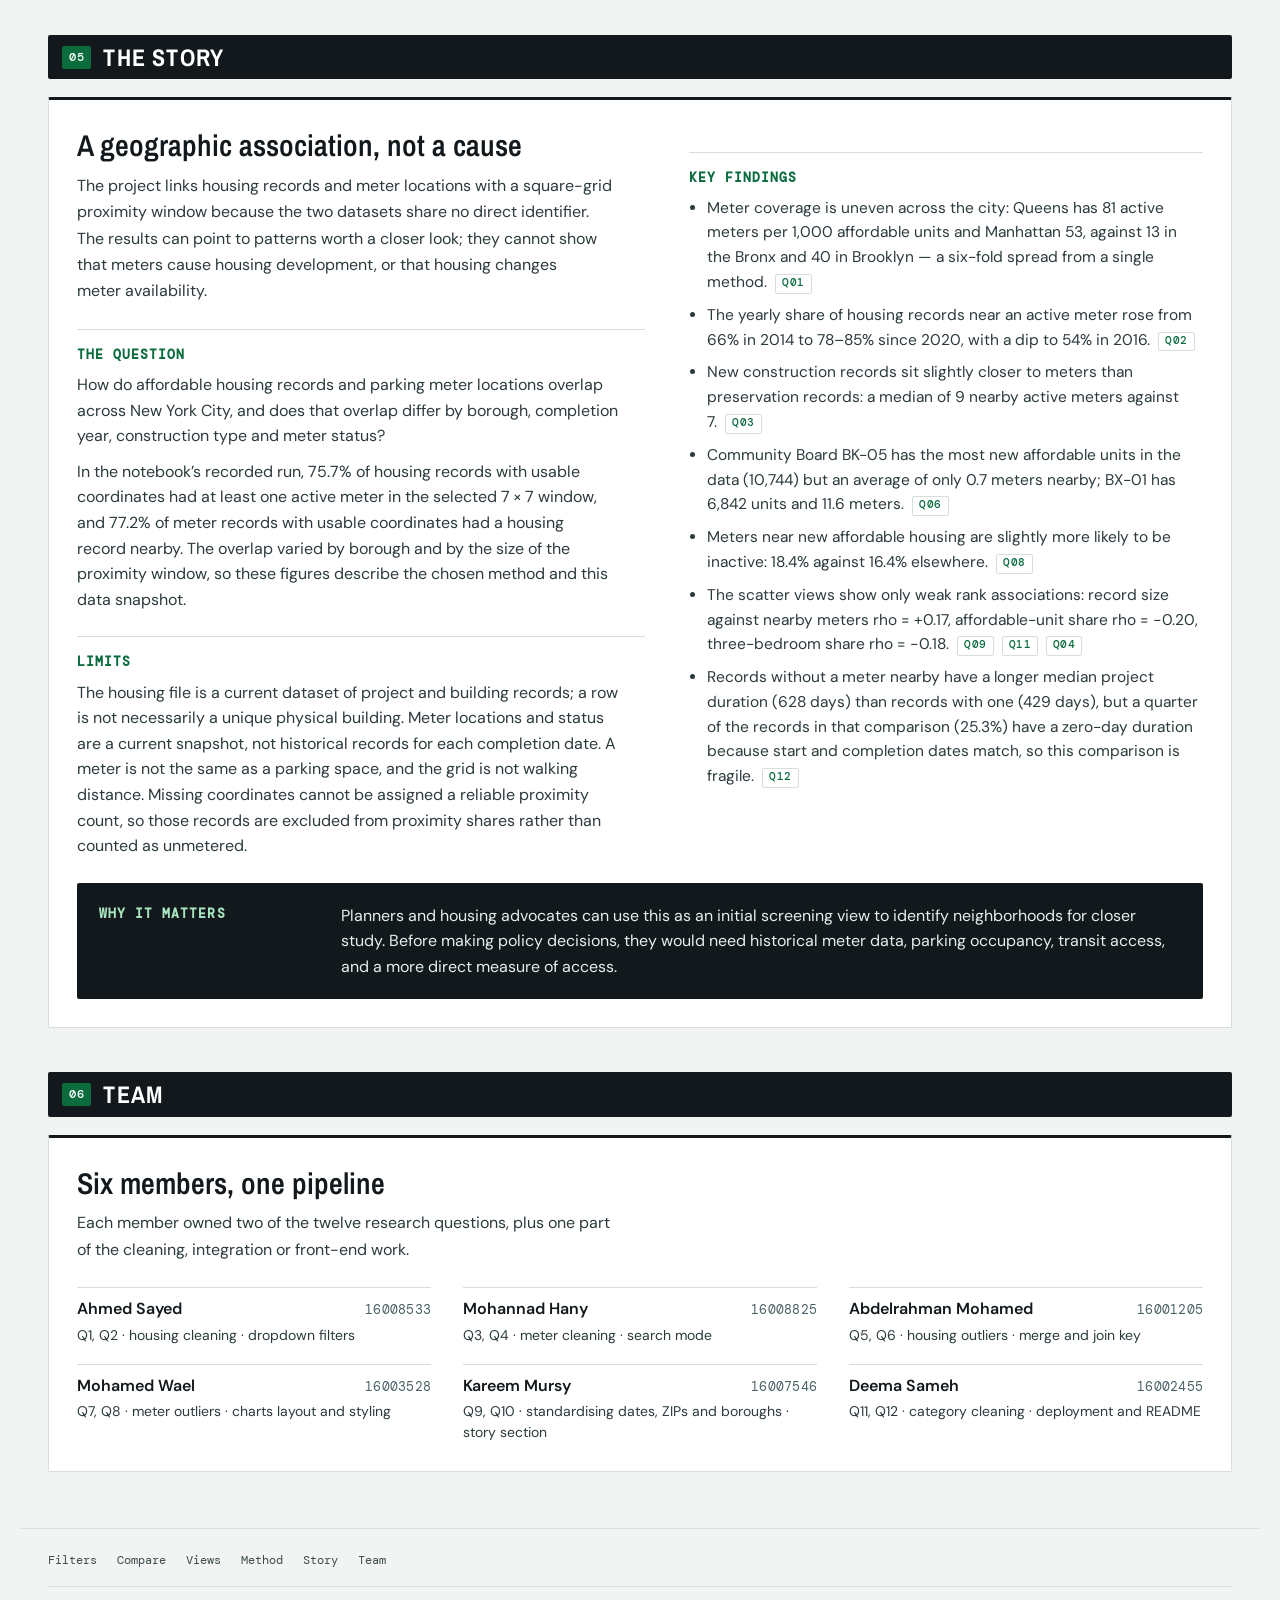
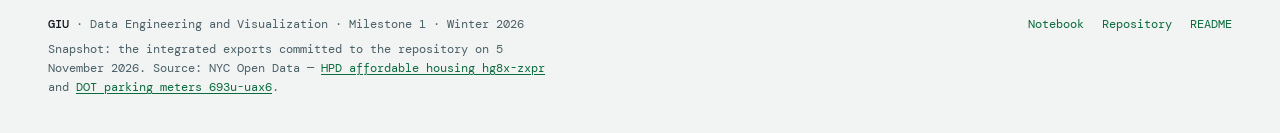
==== commit c96e9938: "Shorten author names and harden Q10 against null proximity Kareem Ahmad Aly Mursy Ahmad Alguineedy -" ====
--- a/website/index.html
+++ b/website/index.html
@@ -279,11 +279,11 @@
         <p class="team-part">Q7, Q8 · meter outliers · charts layout and styling</p>
       </li>
       <li>
-        <p class="team-name">Kareem Ahmad Aly Mursy Ahmad Alguineedy <span class="team-id">16007546</span></p>
+        <p class="team-name">Kareem Mursy <span class="team-id">16007546</span></p>
         <p class="team-part">Q9, Q10 · standardising dates, ZIPs and boroughs · story section</p>
       </li>
       <li>
-        <p class="team-name">Deema Sameh Mahmoud Abdelwahed Seada <span class="team-id">16002455</span></p>
+        <p class="team-name">Deema Sameh <span class="team-id">16002455</span></p>
         <p class="team-part">Q11, Q12 · category cleaning · deployment and README</p>
       </li>
     </ul>
--- a/website/styles.css
+++ b/website/styles.css
@@ -699,7 +699,7 @@
 .charts-grid {
   display: grid;
   grid-template-columns: repeat(2, minmax(0, 1fr));
-  gap: 18px;
+  gap: 24px;
   transition: opacity 140ms var(--ease-out);
 }
 
@@ -734,8 +734,12 @@
   to { background-position: 0 50%; }
 }
 
+/* A flex column so the data-table rule can sit on the same baseline in every
+   card of a row, however many lines the note above it takes. */
 .chart-panel {
-  padding: 18px;
+  display: flex;
+  flex-direction: column;
+  padding: 20px;
   border-top: 2px solid var(--rule);
   min-width: 0;
   position: relative;
@@ -827,13 +831,18 @@
 .axis { stroke: var(--axis); stroke-width: 1; }
 .gridline { stroke: var(--hair-pale); stroke-width: 1; }
 .tick, .axis-label { font: 14px var(--mono); fill: var(--note); }
-.bar { fill: var(--green); }
+.bar { fill: var(--green); transition: fill 120ms ease; }
+
+/* Hover response for the value tooltip to point at. The entrance animations
+   pin opacity and transform (fill-mode both), so the highlight works through
+   fill, fill-opacity and r — properties the keyframes never touch. */
+.bar:hover { fill: var(--green-deep); }
 
 /* The chart keeps all five boroughs when one is filtered; the outline marks
    the selection. A dimmed fill would fail the 3:1 non-text contrast floor. */
 .bar.is-selected { stroke: var(--ink); stroke-width: 2; }
 
-.bar-value { font: 500 11px var(--mono); fill: var(--note); }
+.bar-value { font: 500 13px var(--mono); fill: var(--note); }
 .dot { fill: var(--red); fill-opacity: .8; }
 .dot.secondary { fill: var(--green); }
 
@@ -845,6 +854,19 @@
   pointer-events: all;
   stroke: transparent;
   stroke-width: 20;
+  transition: fill-opacity 120ms ease, r 120ms ease;
+}
+
+/* Focus + context: the hovered dot lifts while its 399 siblings fade. The
+   dimming rides fill-opacity, which the entrance keyframes never animate.
+   The radius needs a unit: Chromium accepts the unitless 5.5, Firefox drops
+   the declaration, so the dot never grew there. The drop-shadow inks the
+   hovered mark without touching its 20-unit transparent hit ring. */
+.scatter:has(.dot:hover) .dot:not(:hover) { fill-opacity: .16; }
+.scatter .dot:hover {
+  fill-opacity: 1;
+  r: 5.5px;
+  filter: drop-shadow(0 0 1.2px var(--ink));
 }
 
 /* The chart tooltip. Ink-on-ground inverts per theme, matching the signage. */
@@ -873,7 +895,8 @@
   stroke-width: 3.5px;
   stroke-linejoin: round;
 }
-.heat-cell { stroke: var(--hair); stroke-width: 1; }
+.heat-cell { stroke: var(--hair); stroke-width: 1; transition: stroke 120ms ease, stroke-width 120ms ease; }
+.heat-cell:hover { stroke: var(--ink); stroke-width: 1.6; }
 .heat-label { font: 500 12px var(--mono); text-anchor: middle; pointer-events: none; }
 .heat-head { font: 500 12px var(--mono); fill: var(--note); text-anchor: middle; }
 .heat-row { font: 500 12px var(--mono); fill: var(--note); }
@@ -946,11 +969,16 @@
   text-wrap: pretty;
 }
 
-.wide-body { display: grid; gap: 20px; align-items: start; }
+.wide-body { display: grid; gap: 20px; align-items: stretch; }
 
 /* A square map at full panel width was the tallest object on the page â€” one
-   viewport for one of twelve charts. */
-.chart-panel--wide .chart { max-width: 640px; }
+   viewport for one of twelve charts. The wide column is capped so the side
+   text ends near the chart instead of floating above 300px of empty panel. */
+.chart-panel--wide .chart { max-width: 520px; }
+
+/* The chart keeps its own height; the side column stretches to the row so its
+   data-table rule closes the card on the same line as the chart's bottom. */
+.wide-body > .chart { align-self: start; }
 
 .wide-side { display: flex; flex-direction: column; gap: 14px; }
 
@@ -999,7 +1027,7 @@
 /* ---------- Chart data tables ---------- */
 
 .chart-data {
-  margin: 12px 0 0;
+  margin: auto 0 0;
   padding-top: 10px;
   border-top: 1px solid var(--hair);
 }
@@ -1703,7 +1731,7 @@
     gap: 36px;
   }
 
-  .wide-body { grid-template-columns: minmax(0, 640px) minmax(0, 1fr); }
+  .wide-body { grid-template-columns: minmax(0, 520px) minmax(0, 1fr); }
 }
 
 /* ---------- Footer ---------- */
